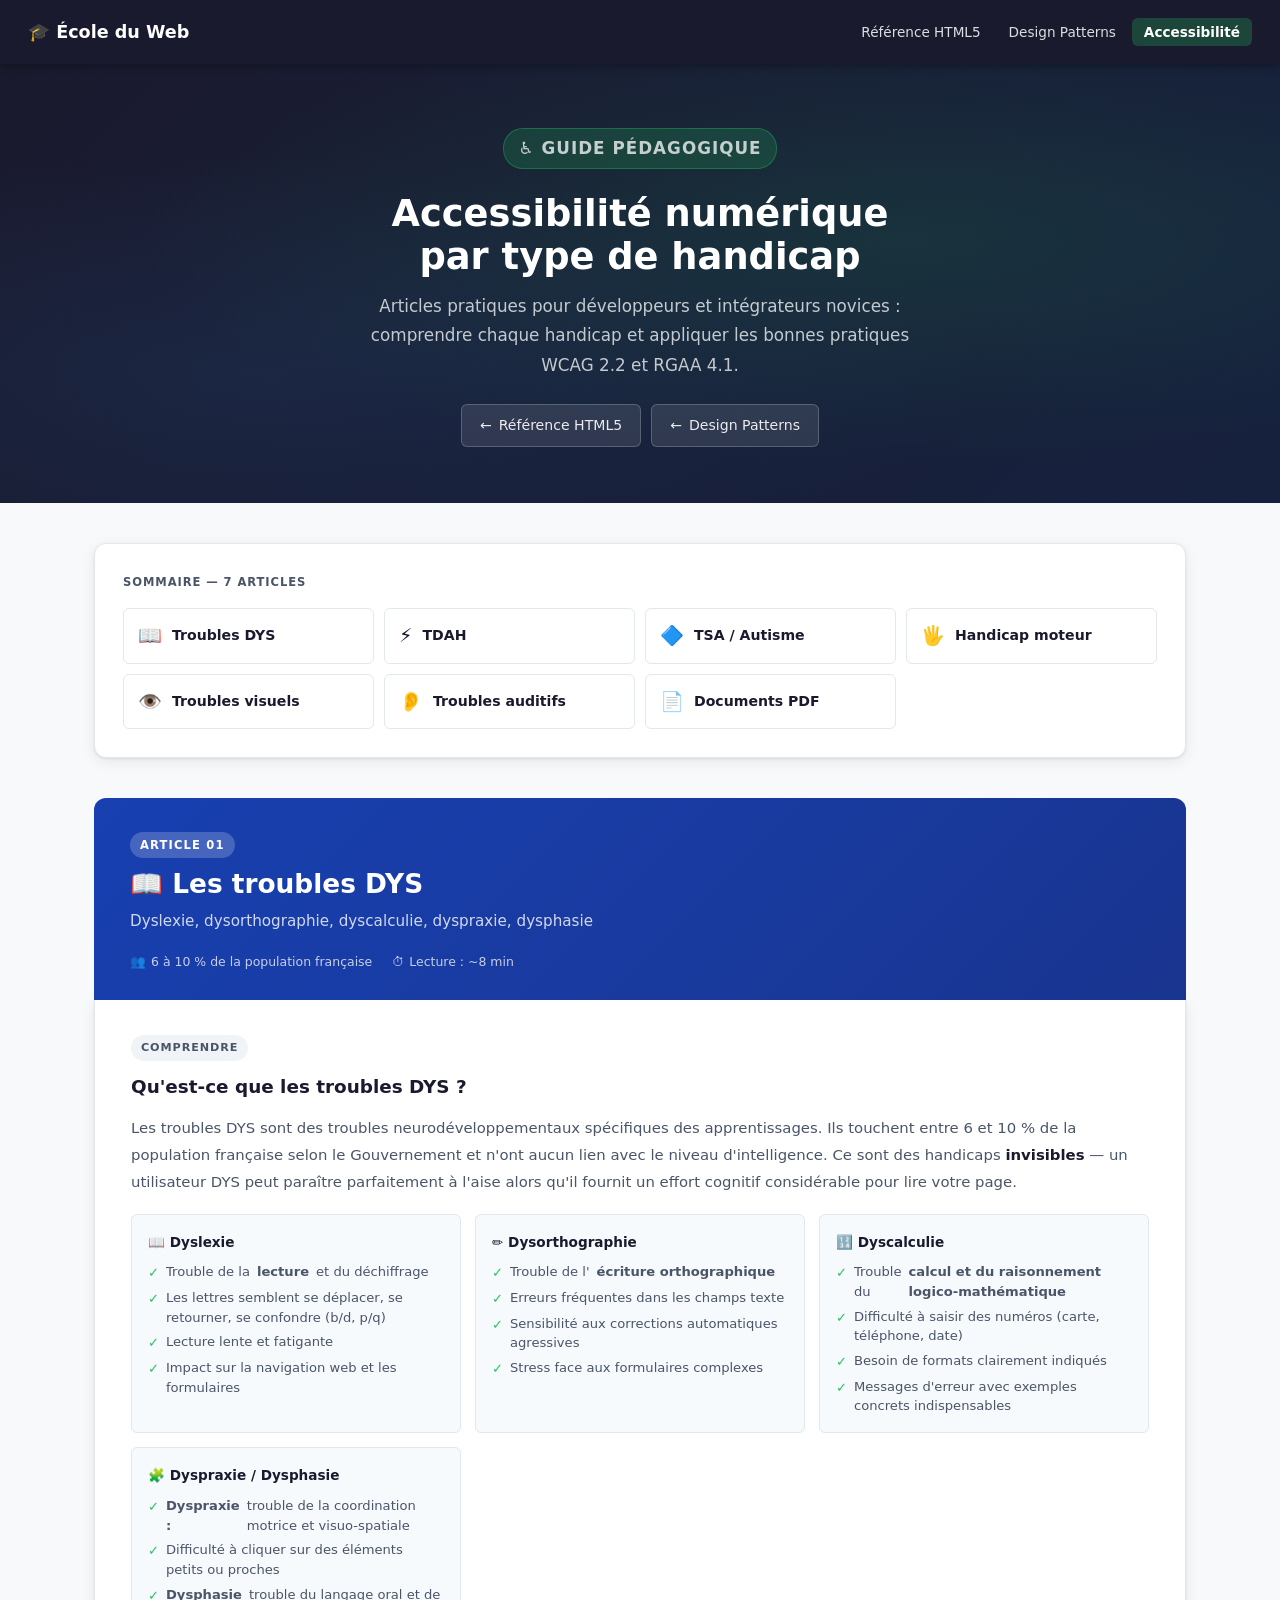
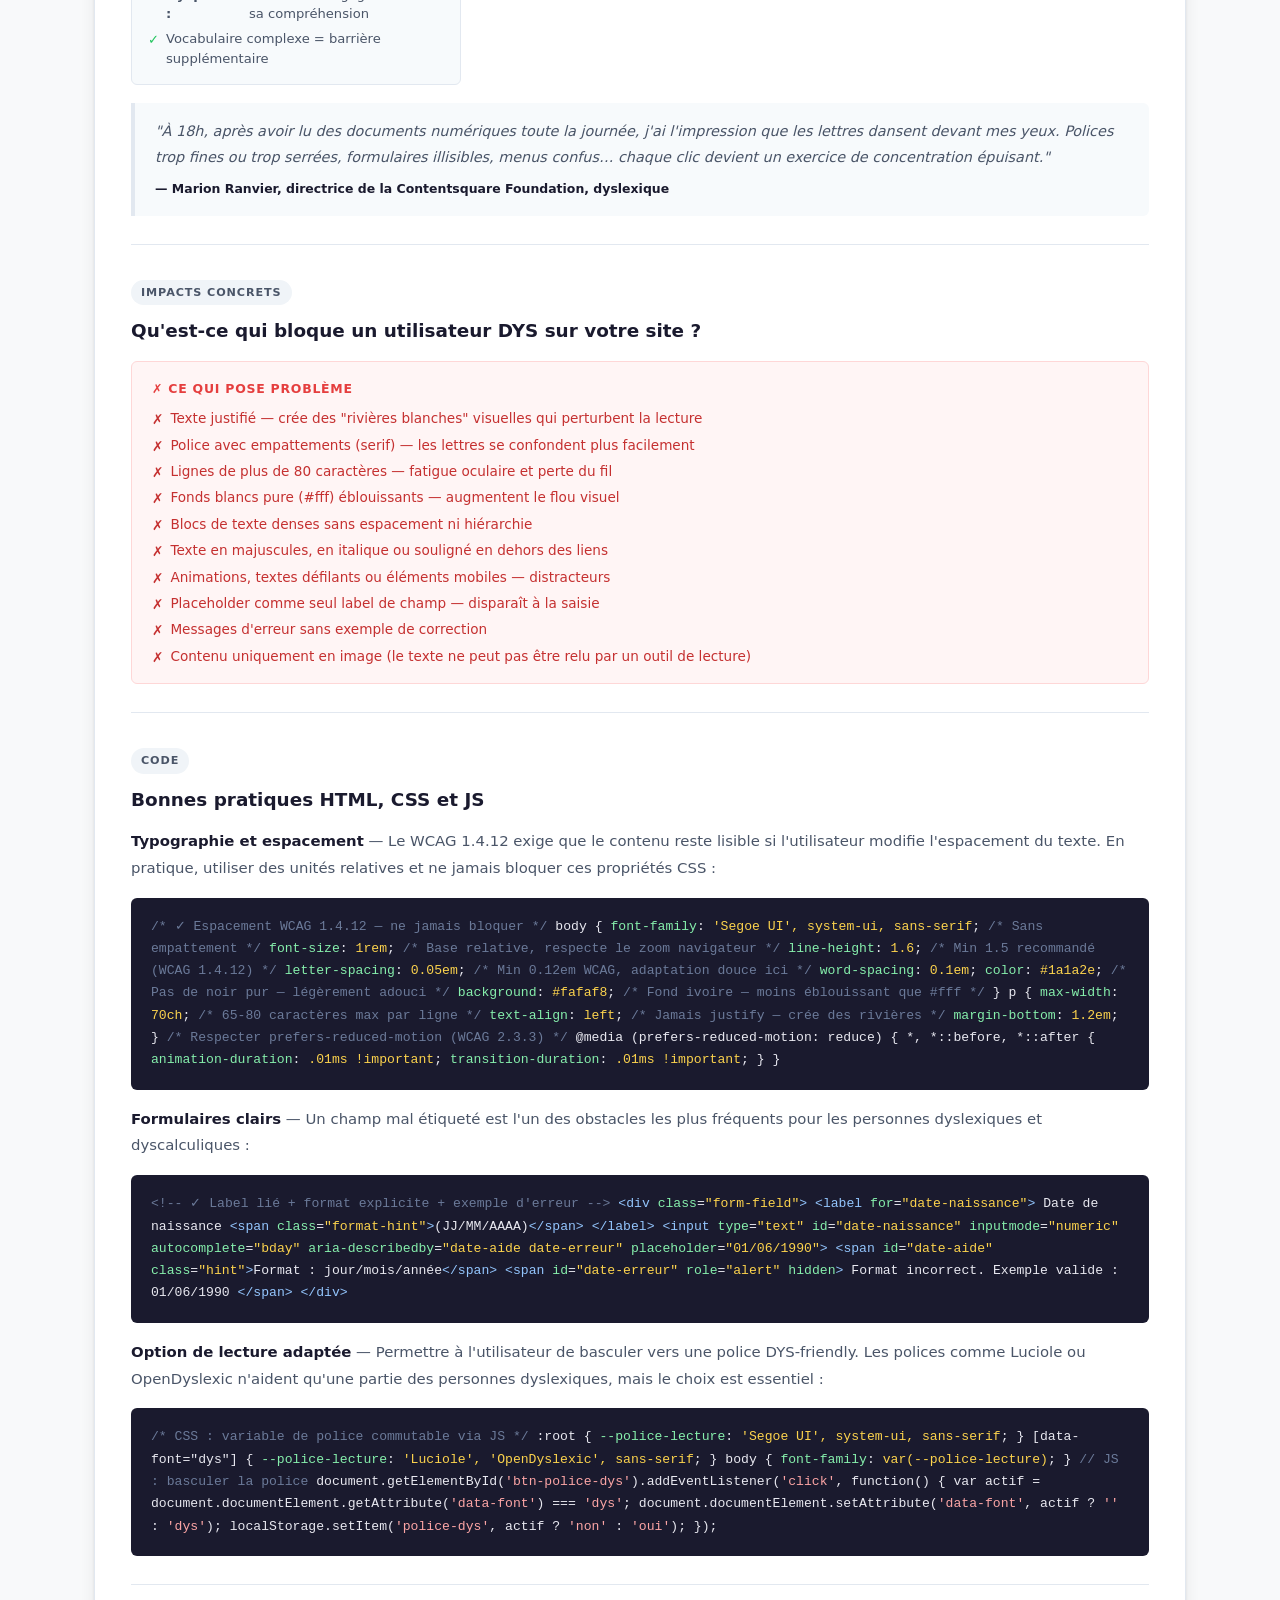
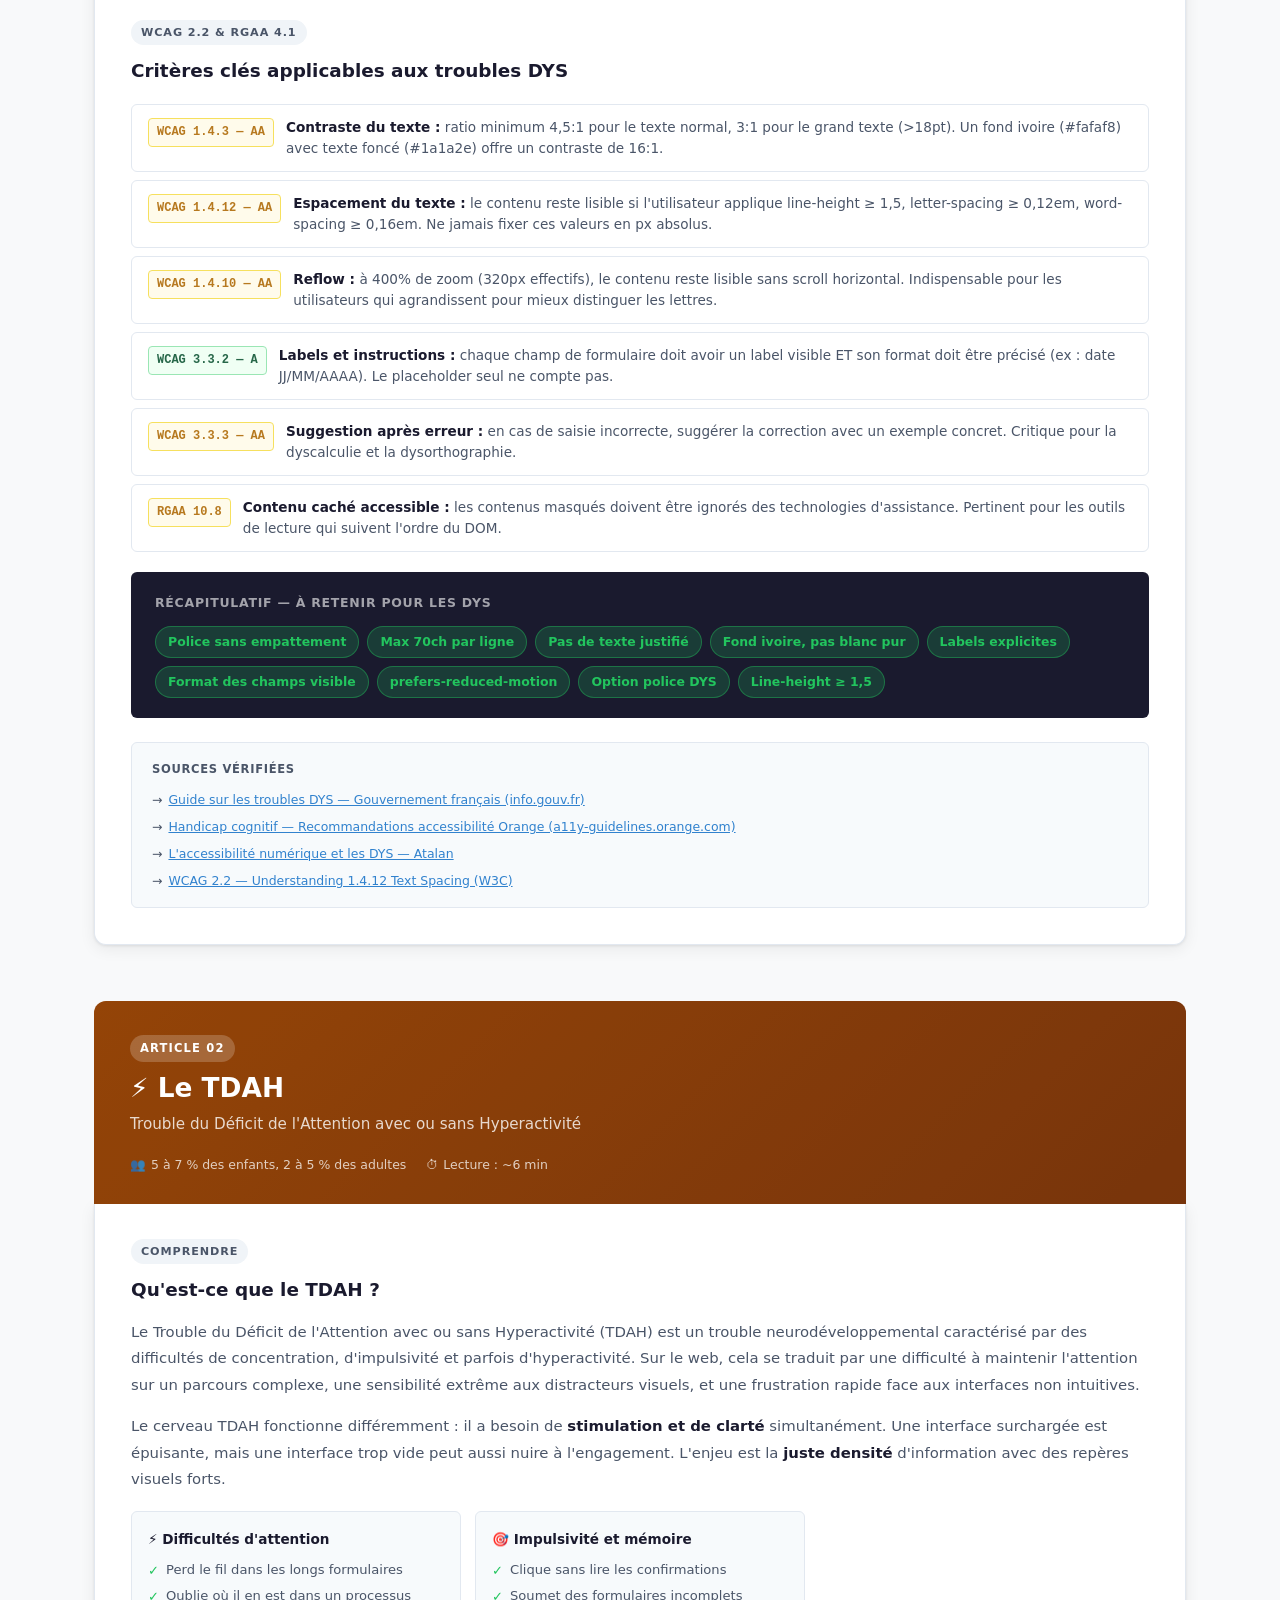
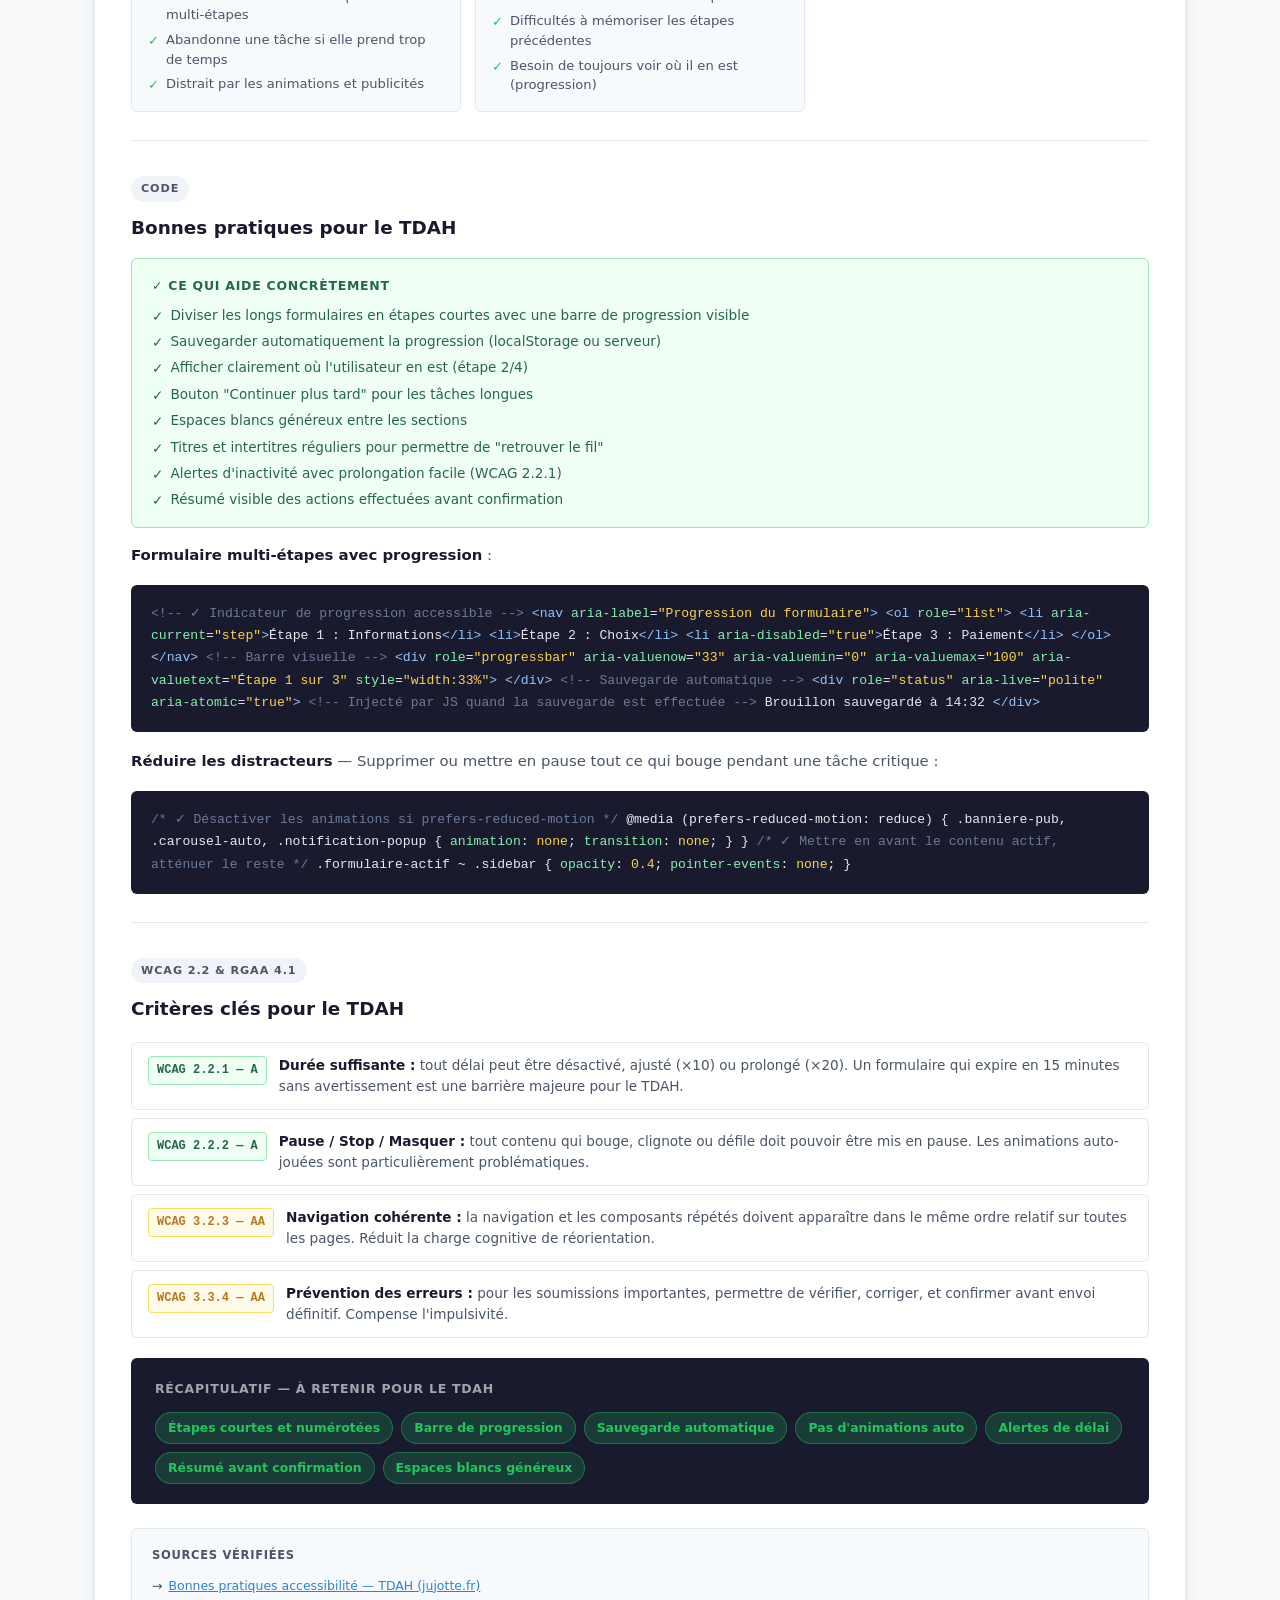
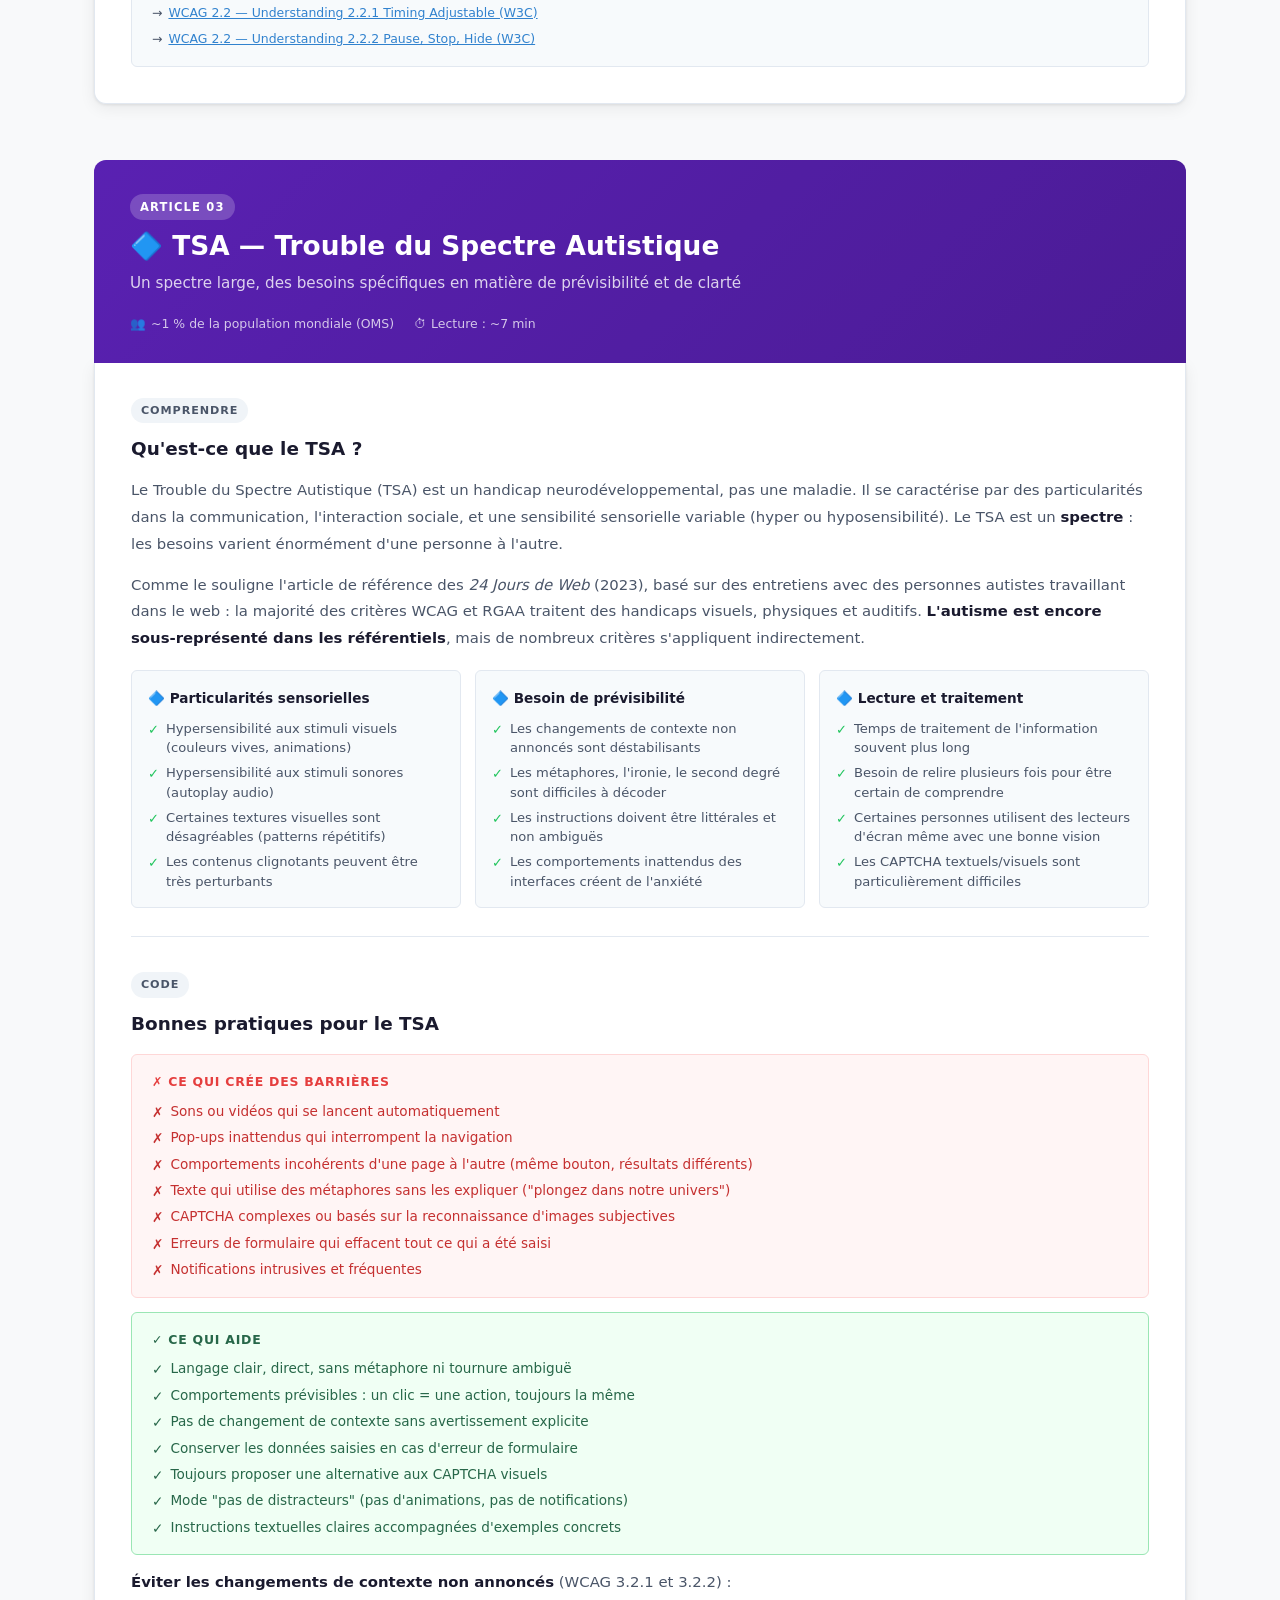
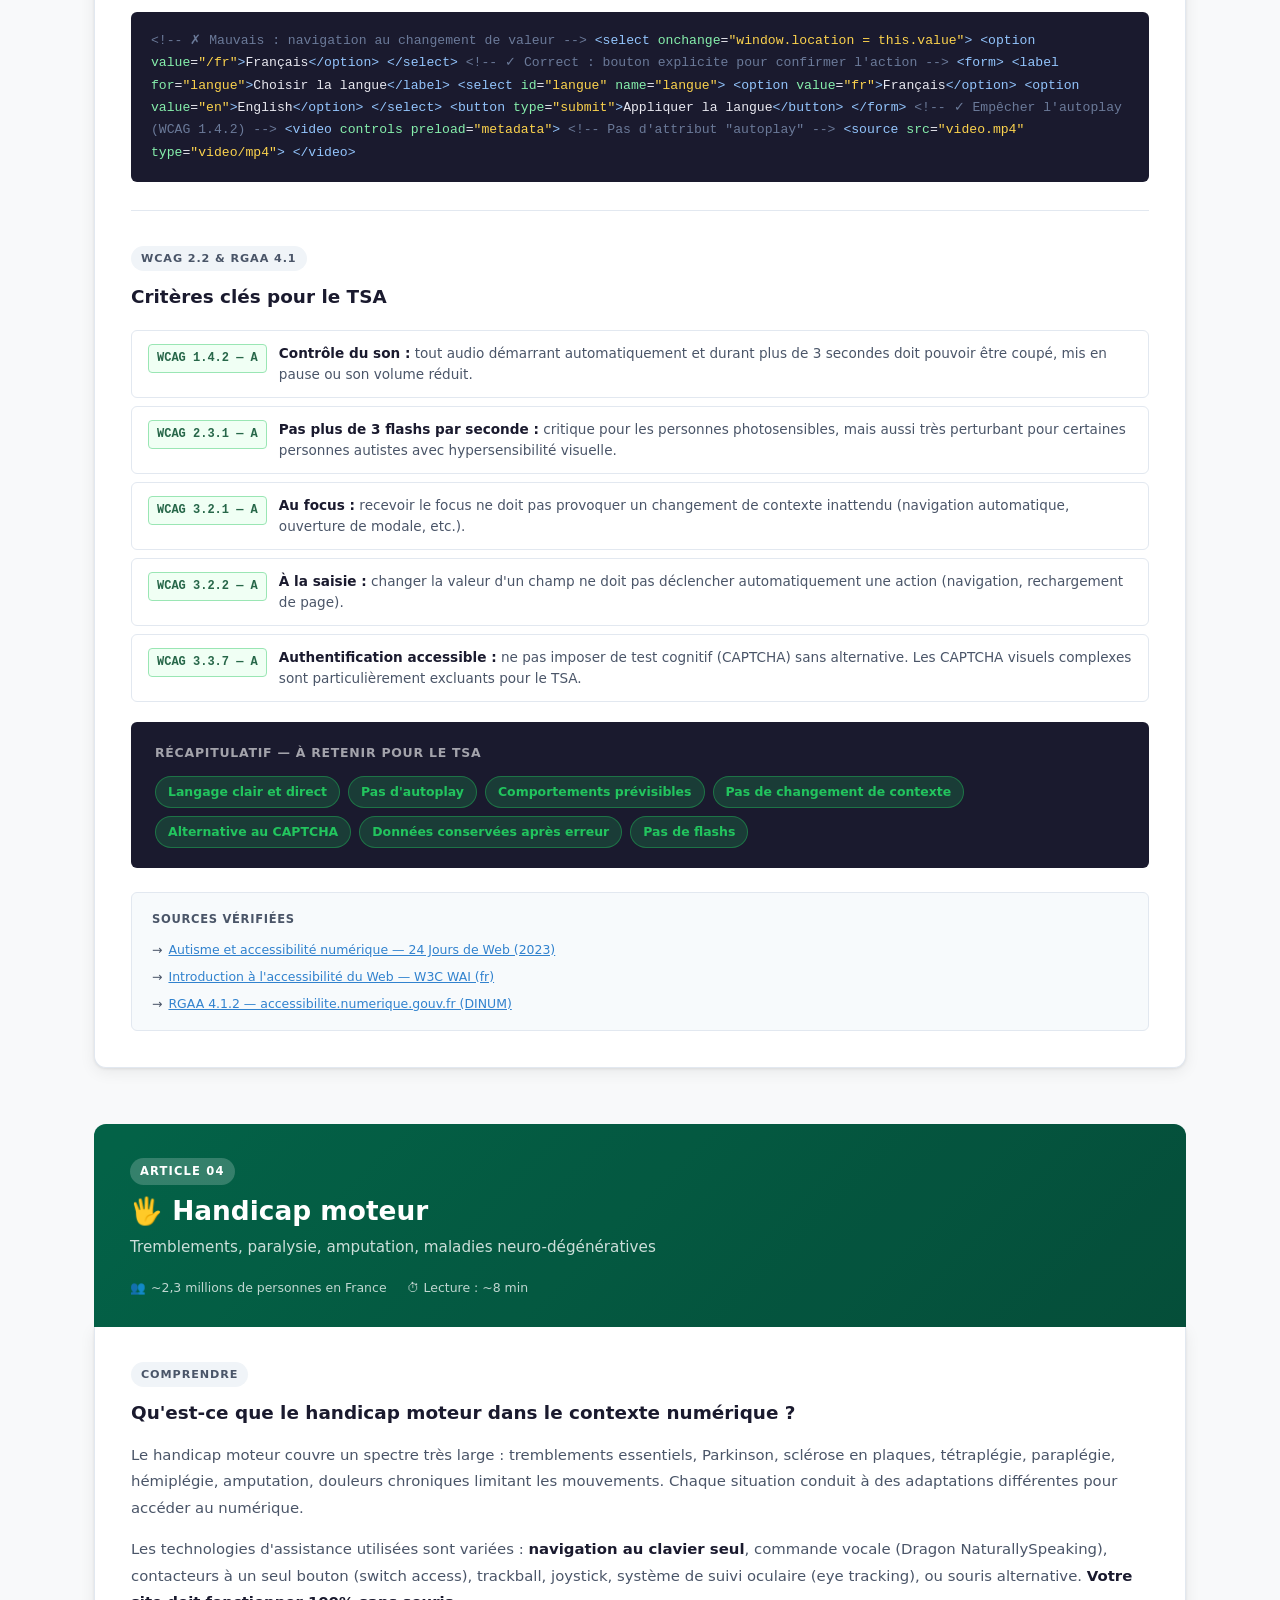
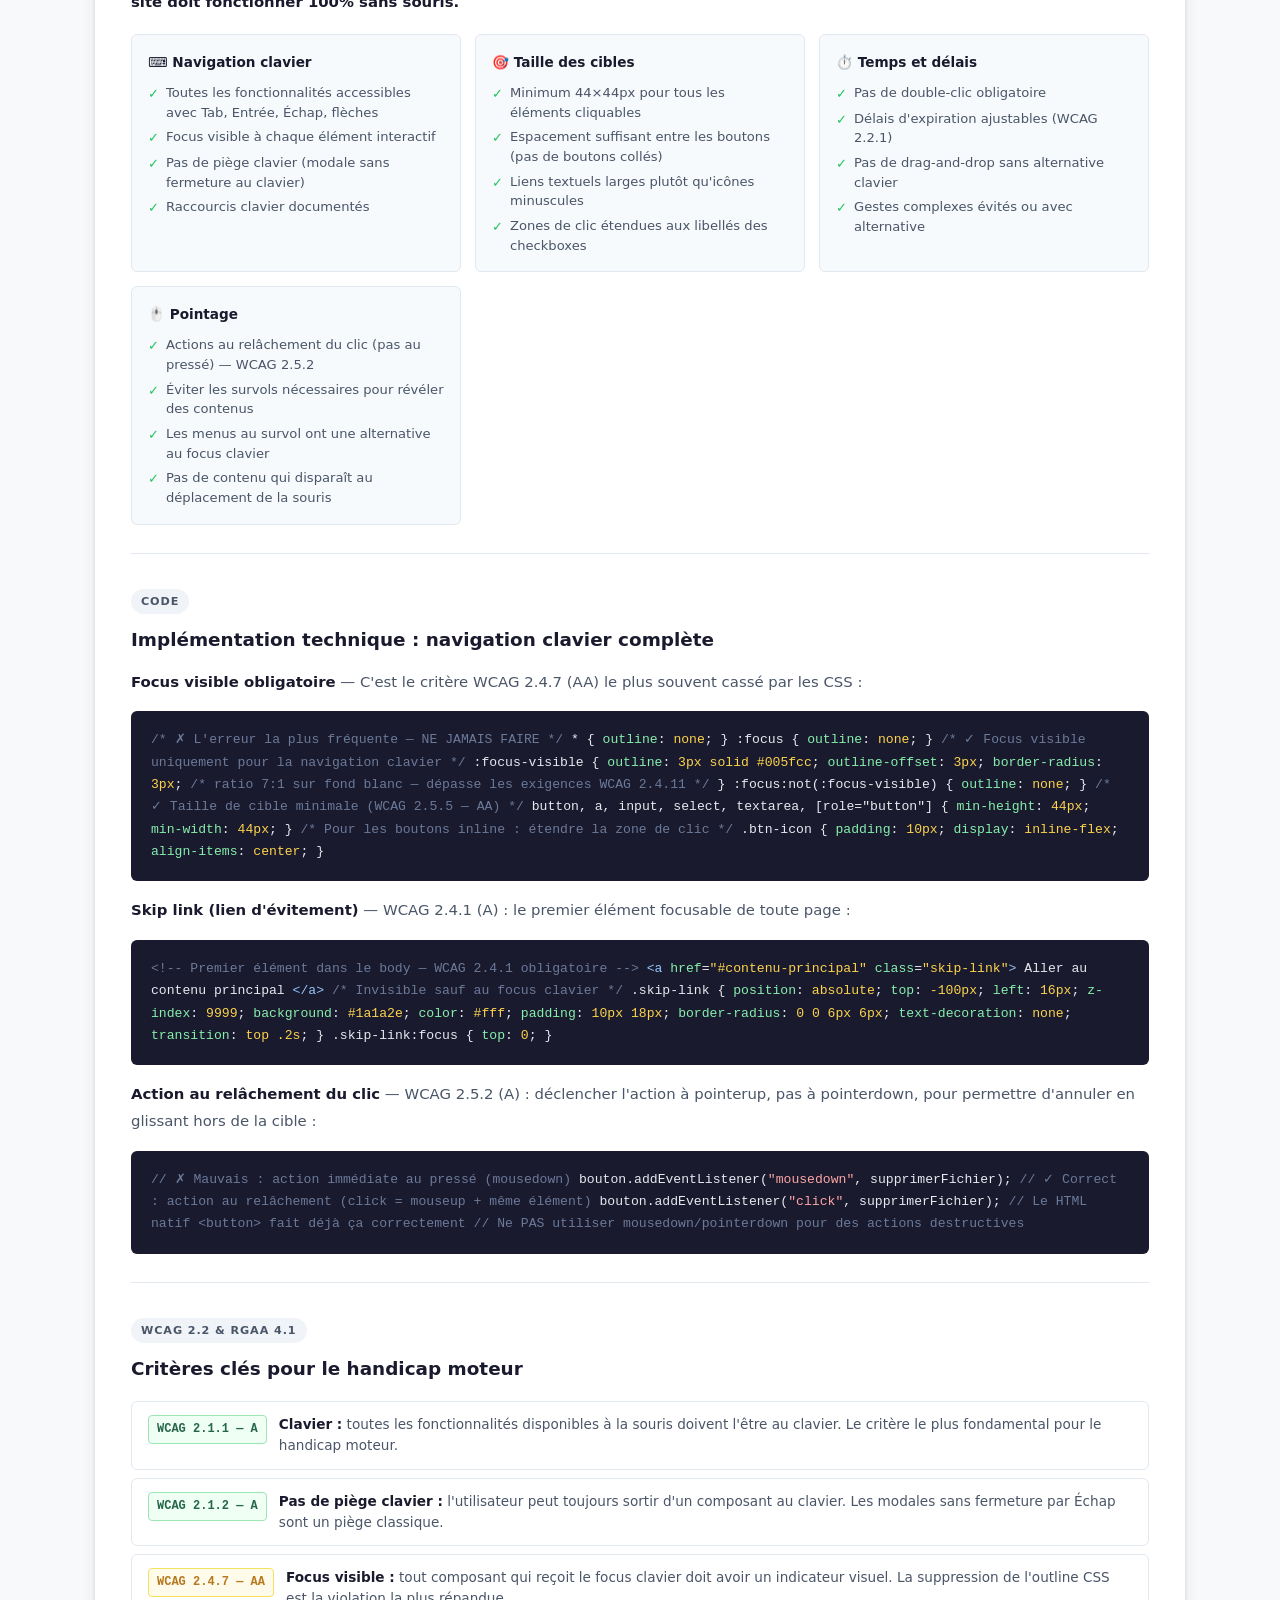
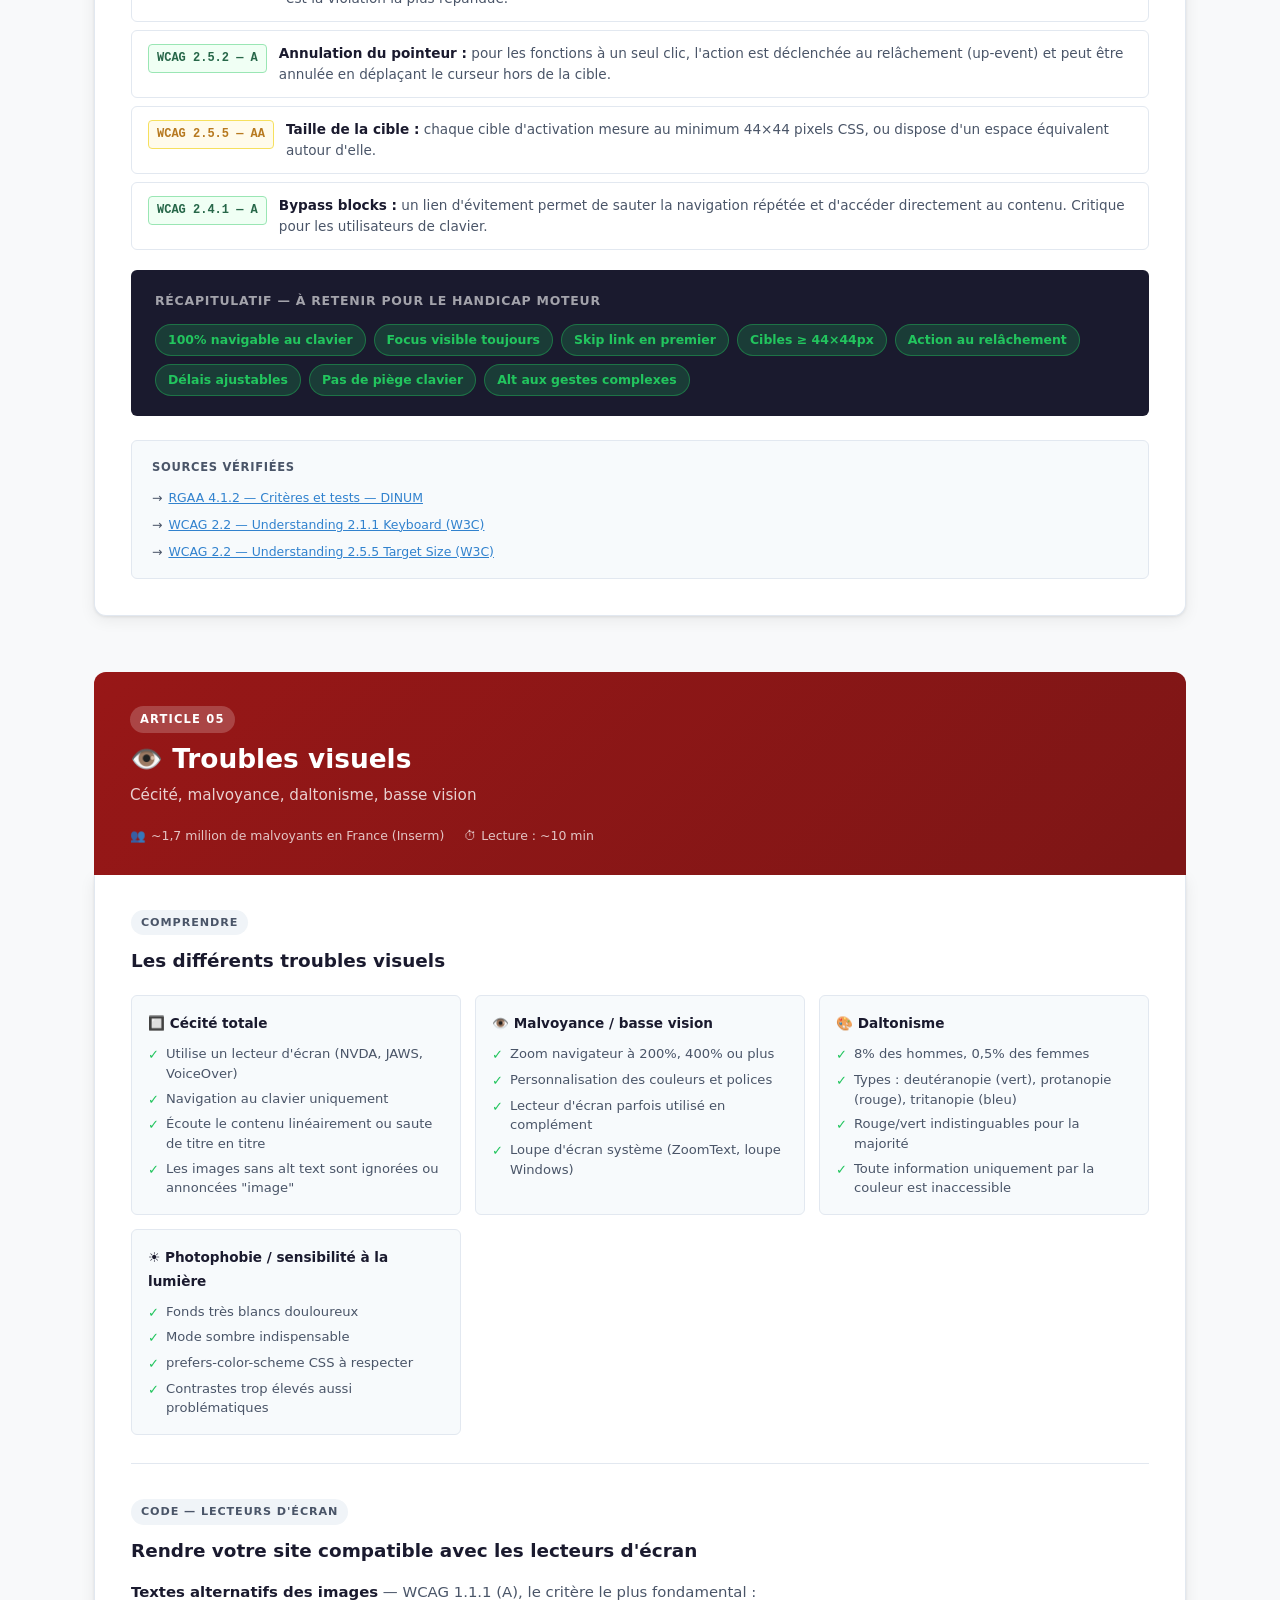
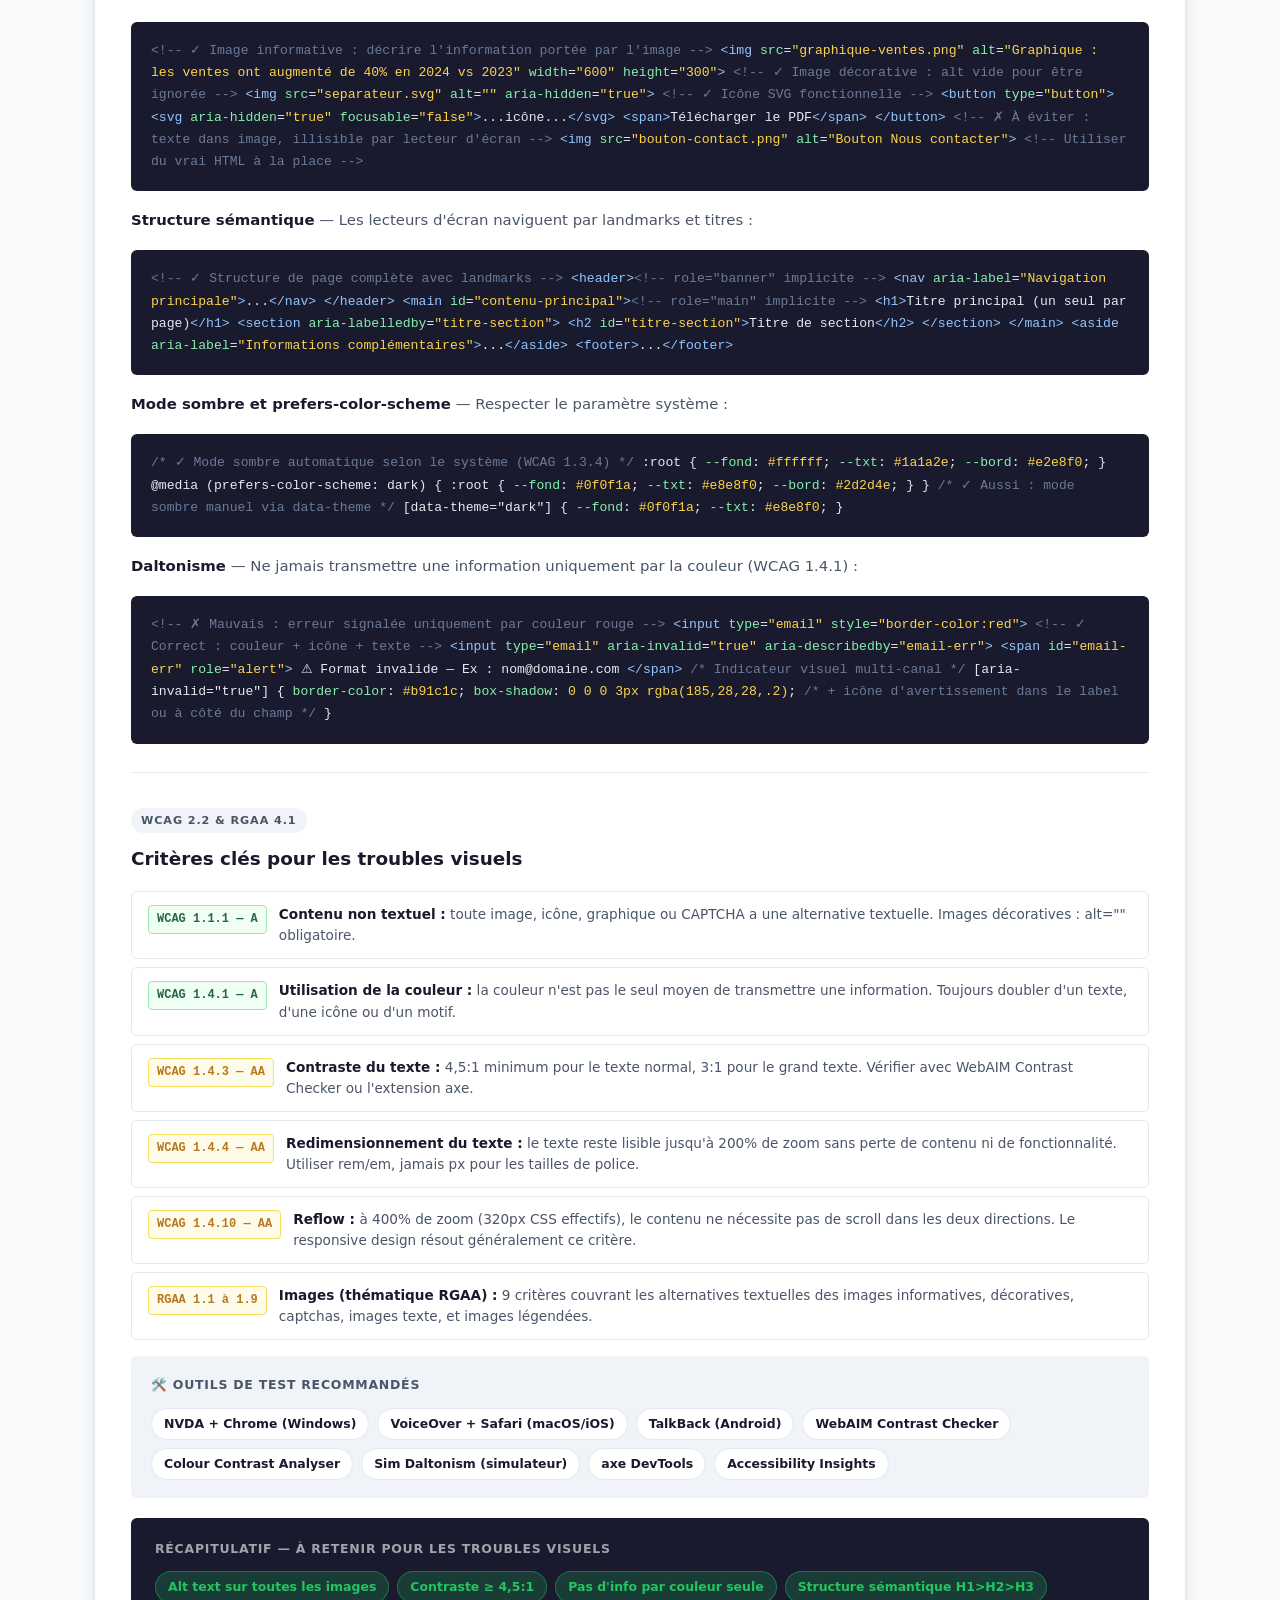
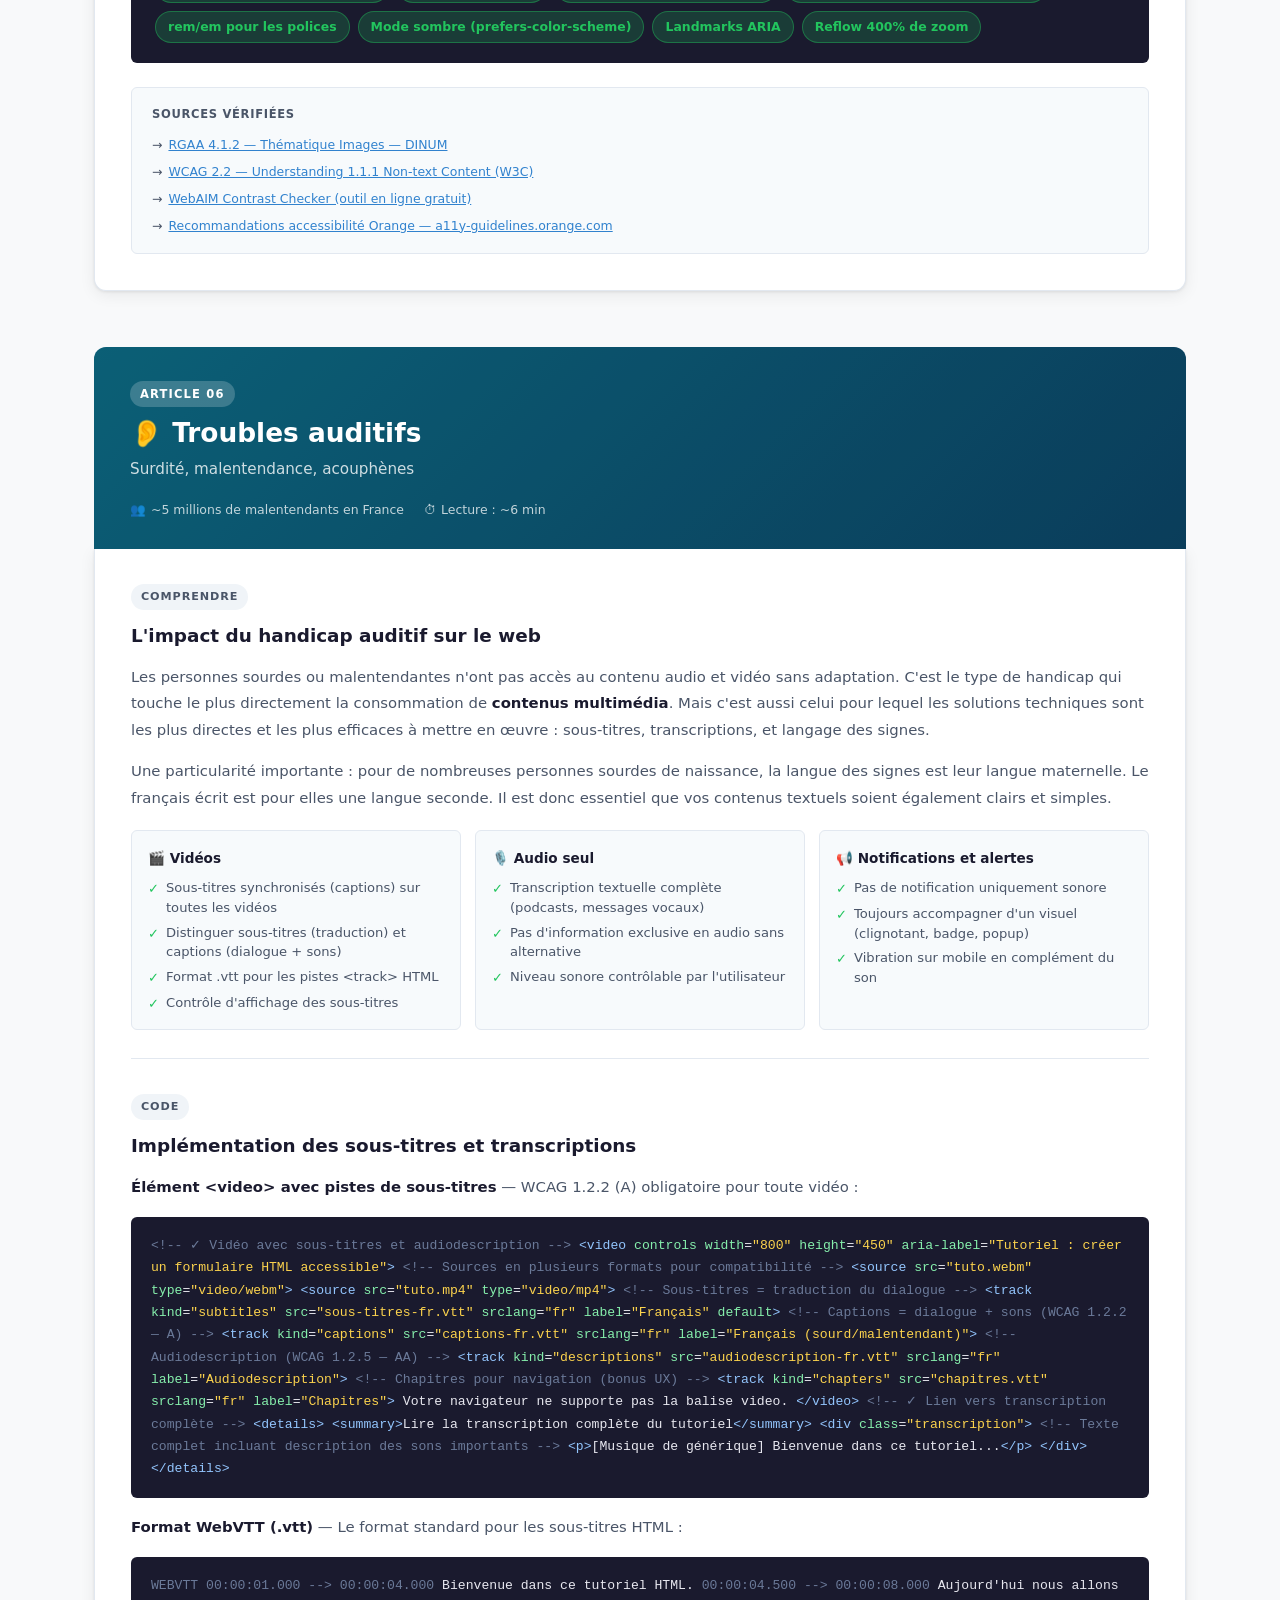
==== accessibilite-handicaps.html @ 206b0a0f "add modifs" ====
<!DOCTYPE html>
<html lang="fr" dir="ltr">
<head>
  <meta charset="UTF-8">
  <meta name="viewport" content="width=device-width, initial-scale=1.0">
  <title>Accessibilité numérique par type de handicap — École du Web</title>
  <meta name="description" content="Guides pratiques pour développeurs et intégrateurs : rendre sites, applications et PDF accessibles pour les troubles DYS, TDAH, TSA, handicap moteur, visuel et auditif. WCAG 2.2 et RGAA 4.1.">
  <meta name="theme-color" content="#1a1a2e">
  <style>
    /* ══════════════════════════════════════════
       DESIGN SYSTEM — Identique à index.html
    ══════════════════════════════════════════ */
    :root {
      --primaire: #1a1a2e;
      --accent:   #22c55e;
      --fond:     #f8f9fa;
      --card:     #ffffff;
      --txt:      #1a1a2e;
      --txt2:     #4a5568;
      --bord:     #e2e8f0;
      --rouge:    #e53e3e;
      --bleu:     #3182ce;
      --ambre:    #d69e2e;
      --violet:   #805ad5;
      --r:        6px;
      --r-lg:     12px;
      --shadow:   0 1px 3px rgba(0,0,0,.08), 0 4px 16px rgba(0,0,0,.07);

      /* Couleurs thématiques par handicap */
      --col-dys:    #2563eb;
      --col-tdah:   #d97706;
      --col-tsa:    #7c3aed;
      --col-moteur: #059669;
      --col-visuel: #dc2626;
      --col-auditif:#0891b2;
      --col-pdf:    #9333ea;
    }

    *, *::before, *::after { margin:0; padding:0; box-sizing:border-box; }
    html { scroll-behavior: smooth; }
    body {
      font-family: 'Segoe UI', system-ui, sans-serif;
      background: var(--fond);
      color: var(--txt);
      line-height: 1.75;
      font-size: 1rem;
    }

    :focus-visible {
      outline: 3px solid var(--accent);
      outline-offset: 3px;
      border-radius: 3px;
    }
    :focus:not(:focus-visible) { outline: none; }

    .skip {
      position: absolute; top: -100px; left: 16px; z-index: 9999;
      background: var(--primaire); color: #fff;
      padding: 10px 18px; border-radius: 0 0 6px 6px;
      text-decoration: none; font-weight: 700; transition: top .2s;
    }
    .skip:focus { top: 0; }

    .visually-hidden {
      position: absolute; width:1px; height:1px;
      overflow:hidden; clip:rect(0,0,0,0); white-space:nowrap;
    }

    /* ── HEADER ── */
    .site-header {
      background: var(--primaire); color: #fff;
      padding: 0 28px; height: 64px;
      display: flex; align-items: center; justify-content: space-between;
      position: sticky; top: 0; z-index: 100;
      box-shadow: 0 2px 8px rgba(0,0,0,.3);
    }
    .site-header .logo { font-size: 1.1rem; font-weight: 700; color: #fff; text-decoration: none; }
    .site-header nav ul { display: flex; gap: 4px; list-style: none; }
    .site-header nav a {
      color: rgba(255,255,255,.85); text-decoration: none;
      padding: 6px 12px; border-radius: var(--r); font-size: .85rem;
      transition: background .18s; white-space: nowrap;
    }
    .site-header nav a:hover { background: rgba(255,255,255,.12); }
    .site-header nav a.active { background: rgba(34,197,94,.25); color: #fff; font-weight: 600; }

    /* ── HERO ── */
    .hero {
      background: linear-gradient(135deg, var(--primaire) 0%, #16213e 100%);
      color: #fff; padding: 64px 28px 56px; text-align: center;
      position: relative; overflow: hidden;
    }
    .hero::before {
      content: '';
      position: absolute; inset: 0;
      background: radial-gradient(ellipse at 70% 40%, rgba(34,197,94,.12), transparent 60%),
                  radial-gradient(ellipse at 20% 70%, rgba(49,130,206,.1), transparent 50%);
      pointer-events: none;
    }
    .hero-inner { position: relative; z-index: 1; }
    .hero-badge {
      display: inline-flex; align-items: center; gap: 7px;
      background: rgba(34,197,94,.18); border: 1px solid rgba(34,197,94,.35);
      color: var(--accent); padding: 5px 14px; border-radius: 20px;
      font-size: .78rem; font-weight: 700; text-transform: uppercase;
      letter-spacing: .06em; margin-bottom: 18px;
    }
    .hero h1 { font-size: 2.3rem; font-weight: 800; margin-bottom: 14px; line-height: 1.15; }
    .hero p  { font-size: 1.05rem; color: rgba(255,255,255,.75); max-width: 600px; margin: 0 auto 24px; }
    .hero-links { display: flex; gap: 10px; justify-content: center; flex-wrap: wrap; }
    .hero-link {
      display: inline-flex; align-items: center; gap: 7px;
      background: rgba(255,255,255,.1); color: rgba(255,255,255,.9);
      text-decoration: none; padding: 8px 18px; border-radius: var(--r);
      font-size: .88rem; border: 1px solid rgba(255,255,255,.2);
      transition: background .18s;
    }
    .hero-link:hover { background: rgba(255,255,255,.18); }

    /* ── LAYOUT ── */
    .page-wrapper { max-width: 1140px; margin: 0 auto; padding: 0 24px; }

    /* ── SOMMAIRE ── */
    .sommaire {
      background: var(--card); border: 1px solid var(--bord);
      border-radius: var(--r-lg); padding: 28px; margin: 40px 0;
      box-shadow: var(--shadow);
    }
    .sommaire-title {
      font-size: .72rem; font-weight: 800; text-transform: uppercase;
      letter-spacing: .08em; color: var(--txt2); margin-bottom: 16px;
    }
    .sommaire-grid {
      display: grid;
      grid-template-columns: repeat(auto-fill, minmax(220px, 1fr));
      gap: 10px;
    }
    .sommaire-item {
      display: flex; align-items: center; gap: 10px;
      padding: 10px 14px; border-radius: var(--r);
      text-decoration: none; color: var(--txt);
      border: 1.5px solid var(--bord);
      transition: border-color .18s, background .18s, transform .18s;
      font-size: .88rem; font-weight: 600;
    }
    .sommaire-item:hover {
      border-color: var(--accent);
      background: rgba(34,197,94,.04);
      transform: translateY(-1px);
    }
    .sommaire-emoji { font-size: 1.2rem; flex-shrink: 0; }

    /* ── ARTICLES ── */
    .article-section {
      margin-bottom: 56px;
      scroll-margin-top: 80px;
    }

    /* En-tête d'article */
    .article-header {
      border-radius: var(--r-lg) var(--r-lg) 0 0;
      padding: 32px 36px 28px;
      color: #fff;
      position: relative;
      overflow: hidden;
    }
    .article-header::after {
      content: '';
      position: absolute; inset: 0;
      background: rgba(0,0,0,.18);
      pointer-events: none;
    }
    .article-header > * { position: relative; z-index: 1; }

    .article-num {
      display: inline-block;
      font-size: .72rem; font-weight: 800; text-transform: uppercase;
      letter-spacing: .1em; background: rgba(255,255,255,.2);
      padding: 3px 10px; border-radius: 20px; margin-bottom: 10px;
    }
    .article-title {
      font-size: 1.65rem; font-weight: 800; line-height: 1.2;
      margin-bottom: 8px;
    }
    .article-subtitle {
      font-size: .95rem; color: rgba(255,255,255,.8);
    }
    .article-stats {
      display: flex; gap: 20px; margin-top: 16px; flex-wrap: wrap;
    }
    .article-stat {
      font-size: .78rem; color: rgba(255,255,255,.75);
      display: flex; align-items: center; gap: 5px;
    }

    /* Corps d'article */
    .article-body {
      background: var(--card); border: 1px solid var(--bord);
      border-top: none; border-radius: 0 0 var(--r-lg) var(--r-lg);
      padding: 0 36px 36px;
      box-shadow: var(--shadow);
    }

    /* Sections internes */
    .section-block {
      padding-top: 32px;
    }
    .section-block + .section-block {
      border-top: 1px solid var(--bord);
      margin-top: 28px;
    }
    .section-label {
      display: inline-flex; align-items: center; gap: 6px;
      font-size: .7rem; font-weight: 800; text-transform: uppercase;
      letter-spacing: .08em; color: var(--txt2);
      background: #f0f4f8; padding: 3px 10px; border-radius: 20px;
      margin-bottom: 10px;
    }
    .section-h {
      font-size: 1.15rem; font-weight: 700;
      margin-bottom: 12px; color: var(--txt);
    }
    .section-text {
      font-size: .93rem; color: var(--txt2); line-height: 1.8;
      margin-bottom: 14px;
    }
    .section-text:last-child { margin-bottom: 0; }
    .section-text strong { color: var(--txt); }

    /* Encart d'impact / témoignage */
    .impact-box {
      background: #f7fafc; border-left: 4px solid var(--bord);
      border-radius: 0 var(--r) var(--r) 0;
      padding: 16px 20px; margin: 18px 0;
      font-size: .9rem; font-style: italic; color: var(--txt2);
      line-height: 1.75;
    }
    .impact-box cite {
      display: block; font-size: .78rem; font-style: normal;
      font-weight: 700; color: var(--txt); margin-top: 8px;
    }

    /* Listes de bonnes pratiques */
    .practices-grid {
      display: grid;
      grid-template-columns: repeat(auto-fill, minmax(280px, 1fr));
      gap: 14px;
      margin: 18px 0;
    }
    .practice-card {
      background: #f7fafc; border: 1px solid var(--bord);
      border-radius: var(--r); padding: 16px;
    }
    .practice-card-title {
      font-size: .85rem; font-weight: 700; margin-bottom: 8px;
      display: flex; align-items: center; gap: 7px;
    }
    .practice-card ul {
      list-style: none; padding: 0;
      display: flex; flex-direction: column; gap: 5px;
    }
    .practice-card ul li {
      font-size: .82rem; color: var(--txt2);
      display: flex; align-items: flex-start; gap: 7px; line-height: 1.5;
    }
    .practice-card ul li::before {
      content: '✓';
      color: var(--accent); font-weight: 700; flex-shrink: 0;
      margin-top: 1px;
    }

    /* Blocs de code */
    .code-block {
      background: var(--primaire); color: #e8e8f0;
      border-radius: var(--r); padding: 18px 20px;
      font-family: 'Courier New', monospace; font-size: .82rem;
      line-height: 1.7; overflow-x: auto;
      margin: 16px 0;
    }
    .code-comment { color: #6b7a99; }
    .code-tag     { color: #93c5fd; }
    .code-attr    { color: #86efac; }
    .code-val     { color: #fcd34d; }
    .code-str     { color: #fca5a5; }

    /* Critères WCAG/RGAA */
    .criteria-list {
      display: flex; flex-direction: column; gap: 8px; margin: 16px 0;
    }
    .criterion {
      background: var(--card); border: 1px solid var(--bord);
      border-radius: var(--r); padding: 12px 16px;
      display: flex; align-items: flex-start; gap: 12px;
      font-size: .85rem;
    }
    .criterion-badge {
      font-family: monospace; font-size: .75rem; font-weight: 700;
      padding: 3px 8px; border-radius: 4px; flex-shrink: 0;
      margin-top: 1px;
    }
    .badge-a   { background: #f0fff4; color: #276749; border: 1px solid #9ae6b4; }
    .badge-aa  { background: #fffbeb; color: #b7791f; border: 1px solid #f6e05e; }
    .badge-aaa { background: #fff5f5; color: #c53030; border: 1px solid #fed7d7; }
    .criterion-text { color: var(--txt2); line-height: 1.55; }
    .criterion-text strong { color: var(--txt); }

    /* Encart outils */
    .tools-box {
      background: #f0f4f8; border-radius: var(--r);
      padding: 18px 20px; margin: 16px 0;
    }
    .tools-box-title {
      font-size: .78rem; font-weight: 800; text-transform: uppercase;
      letter-spacing: .06em; color: var(--txt2); margin-bottom: 12px;
    }
    .tools-list {
      display: flex; flex-wrap: wrap; gap: 8px;
    }
    .tool-tag {
      background: var(--card); border: 1px solid var(--bord);
      border-radius: 20px; padding: 4px 12px;
      font-size: .78rem; font-weight: 600; color: var(--txt);
      text-decoration: none; transition: border-color .15s, color .15s;
    }
    .tool-tag:hover { border-color: var(--accent); color: var(--accent); }

    /* Encart "À ne pas faire" */
    .dont-box {
      background: #fff5f5; border: 1px solid #fed7d7;
      border-radius: var(--r); padding: 16px 20px; margin: 14px 0;
    }
    .dont-box-title {
      font-size: .78rem; font-weight: 800; color: var(--rouge);
      text-transform: uppercase; letter-spacing: .06em; margin-bottom: 8px;
    }
    .dont-box ul { list-style: none; padding: 0; display: flex; flex-direction: column; gap: 5px; }
    .dont-box ul li { font-size: .85rem; color: #c53030; display: flex; gap: 7px; align-items: flex-start; line-height: 1.5; }
    .dont-box ul li::before { content: '✗'; font-weight: 700; flex-shrink: 0; margin-top: 1px; }

    /* Encart "À faire" */
    .do-box {
      background: #f0fff4; border: 1px solid #9ae6b4;
      border-radius: var(--r); padding: 16px 20px; margin: 14px 0;
    }
    .do-box-title {
      font-size: .78rem; font-weight: 800; color: #276749;
      text-transform: uppercase; letter-spacing: .06em; margin-bottom: 8px;
    }
    .do-box ul { list-style: none; padding: 0; display: flex; flex-direction: column; gap: 5px; }
    .do-box ul li { font-size: .85rem; color: #276749; display: flex; gap: 7px; align-items: flex-start; line-height: 1.5; }
    .do-box ul li::before { content: '✓'; font-weight: 700; flex-shrink: 0; margin-top: 1px; }

    /* Résumé en carte */
    .summary-card {
      background: var(--primaire); color: #fff;
      border-radius: var(--r); padding: 20px 24px; margin: 20px 0;
    }
    .summary-card-title { font-size: .78rem; font-weight: 800; text-transform: uppercase;
      letter-spacing: .06em; color: rgba(255,255,255,.6); margin-bottom: 12px; }
    .summary-pills { display: flex; flex-wrap: wrap; gap: 8px; }
    .summary-pill {
      background: rgba(34,197,94,.2); border: 1px solid rgba(34,197,94,.4);
      color: var(--accent); padding: 4px 12px; border-radius: 20px;
      font-size: .78rem; font-weight: 700;
    }

    /* Sources */
    .sources-box {
      background: #f7fafc; border: 1px solid var(--bord);
      border-radius: var(--r); padding: 16px 20px; margin-top: 24px;
    }
    .sources-title {
      font-size: .72rem; font-weight: 800; text-transform: uppercase;
      letter-spacing: .06em; color: var(--txt2); margin-bottom: 10px;
    }
    .sources-list { list-style: none; padding: 0; display: flex; flex-direction: column; gap: 5px; }
    .sources-list li { font-size: .78rem; color: var(--txt2); display: flex; gap: 6px; }
    .sources-list a { color: var(--bleu); word-break: break-all; }

    /* ── FOOTER ── */
    .site-footer {
      background: var(--primaire); color: rgba(255,255,255,.7);
      text-align: center; padding: 32px 20px; font-size: .85rem;
      margin-top: 60px;
    }
    .site-footer a { color: rgba(255,255,255,.7); }
    .site-footer ul { list-style: none; display: flex; justify-content: center; gap: 24px; flex-wrap: wrap; margin-top: 8px; }

    /* ── RESPONSIVE ── */
    @media (max-width: 768px) {
      .site-header nav { display: none; }
      .hero h1 { font-size: 1.6rem; }
      .article-header { padding: 22px 20px 18px; }
      .article-body   { padding: 0 20px 24px; }
      .practices-grid { grid-template-columns: 1fr; }
    }
    @media (prefers-reduced-motion: reduce) {
      *, *::before, *::after { transition-duration: .01ms !important; animation-duration: .01ms !important; }
    }
  </style>
</head>
<body>

<a href="#main-content" class="skip">Aller au contenu principal</a>

<!-- ══════════════════════════════════
     HEADER
══════════════════════════════════ -->
<header class="site-header">
  <a href="./index.html" class="logo" aria-label="IntA11Y - Solutions— Accueil">🎓 École du Web</a>
  <nav aria-label="Navigation principale">
    <ul>
      <li><a href="./index.html">Référence HTML5</a></li>
      <li><a href="./patterns.html">Design Patterns</a></li>
      <li><a href="./accessibilite-handicaps.html" aria-current="page" class="active">Accessibilité</a></li>
    </ul>
  </nav>
</header>

<!-- ══════════════════════════════════
     HERO
══════════════════════════════════ -->
<div class="hero">
  <div class="hero-inner">
    <p class="hero-badge"><span aria-hidden="true">♿</span> Guide pédagogique</p>
    <h1>Accessibilité numérique<br>par type de handicap</h1>
    <p>Articles pratiques pour développeurs et intégrateurs novices : comprendre chaque handicap et appliquer les bonnes pratiques WCAG&nbsp;2.2 et RGAA&nbsp;4.1.</p>
    <div class="hero-links">
      <a href="./index.html"   class="hero-link"><span aria-hidden="true">←</span> Référence HTML5</a>
      <a href="./patterns.html" class="hero-link"><span aria-hidden="true">←</span> Design Patterns</a>
    </div>
  </div>
</div>

<!-- ══════════════════════════════════
     CONTENU PRINCIPAL
══════════════════════════════════ -->
<main id="main-content" tabindex="-1">
<div class="page-wrapper">

  <!-- SOMMAIRE -->
  <nav class="sommaire" aria-labelledby="sommaire-titre">
    <p class="sommaire-title" id="sommaire-titre">Sommaire — 7 articles</p>
    <div class="sommaire-grid">
      <a href="#article-dys"     class="sommaire-item"><span class="sommaire-emoji" aria-hidden="true">📖</span> Troubles DYS</a>
      <a href="#article-tdah"    class="sommaire-item"><span class="sommaire-emoji" aria-hidden="true">⚡</span> TDAH</a>
      <a href="#article-tsa"     class="sommaire-item"><span class="sommaire-emoji" aria-hidden="true">🔷</span> TSA / Autisme</a>
      <a href="#article-moteur"  class="sommaire-item"><span class="sommaire-emoji" aria-hidden="true">🖐️</span> Handicap moteur</a>
      <a href="#article-visuel"  class="sommaire-item"><span class="sommaire-emoji" aria-hidden="true">👁️</span> Troubles visuels</a>
      <a href="#article-auditif" class="sommaire-item"><span class="sommaire-emoji" aria-hidden="true">👂</span> Troubles auditifs</a>
      <a href="#article-pdf"     class="sommaire-item"><span class="sommaire-emoji" aria-hidden="true">📄</span> Documents PDF</a>
    </div>
  </nav>

  <!-- ════════════════════════════════
       ARTICLE 1 — TROUBLES DYS
  ════════════════════════════════ -->
  <article class="article-section" id="article-dys" aria-labelledby="titre-dys">
    <header class="article-header" style="background: linear-gradient(135deg, #1d4ed8, #1e40af);">
      <span class="article-num">Article 01</span>
      <h2 class="article-title" id="titre-dys">📖 Les troubles DYS</h2>
      <p class="article-subtitle">Dyslexie, dysorthographie, dyscalculie, dyspraxie, dysphasie</p>
      <div class="article-stats">
        <span class="article-stat"><span aria-hidden="true">👥</span> 6 à 10 % de la population française</span>
        <span class="article-stat"><span aria-hidden="true">⏱</span> Lecture : ~8 min</span>
      </div>
    </header>

    <div class="article-body">

      <!-- Comprendre -->
      <div class="section-block">
        <span class="section-label">Comprendre</span>
        <h3 class="section-h">Qu'est-ce que les troubles DYS ?</h3>
        <p class="section-text">
          Les troubles DYS sont des troubles neurodéveloppementaux spécifiques des apprentissages. Ils touchent entre 6 et 10&nbsp;% de la population française selon le Gouvernement et n'ont aucun lien avec le niveau d'intelligence. Ce sont des handicaps <strong>invisibles</strong> — un utilisateur DYS peut paraître parfaitement à l'aise alors qu'il fournit un effort cognitif considérable pour lire votre page.
        </p>
        <div class="practices-grid">
          <div class="practice-card">
            <p class="practice-card-title">📖 Dyslexie</p>
            <ul>
              <li>Trouble de la <strong>lecture</strong> et du déchiffrage</li>
              <li>Les lettres semblent se déplacer, se retourner, se confondre (b/d, p/q)</li>
              <li>Lecture lente et fatigante</li>
              <li>Impact sur la navigation web et les formulaires</li>
            </ul>
          </div>
          <div class="practice-card">
            <p class="practice-card-title">✏️ Dysorthographie</p>
            <ul>
              <li>Trouble de l'<strong>écriture orthographique</strong></li>
              <li>Erreurs fréquentes dans les champs texte</li>
              <li>Sensibilité aux corrections automatiques agressives</li>
              <li>Stress face aux formulaires complexes</li>
            </ul>
          </div>
          <div class="practice-card">
            <p class="practice-card-title">🔢 Dyscalculie</p>
            <ul>
              <li>Trouble du <strong>calcul et du raisonnement logico-mathématique</strong></li>
              <li>Difficulté à saisir des numéros (carte, téléphone, date)</li>
              <li>Besoin de formats clairement indiqués</li>
              <li>Messages d'erreur avec exemples concrets indispensables</li>
            </ul>
          </div>
          <div class="practice-card">
            <p class="practice-card-title">🧩 Dyspraxie / Dysphasie</p>
            <ul>
              <li><strong>Dyspraxie :</strong> trouble de la coordination motrice et visuo-spatiale</li>
              <li>Difficulté à cliquer sur des éléments petits ou proches</li>
              <li><strong>Dysphasie :</strong> trouble du langage oral et de sa compréhension</li>
              <li>Vocabulaire complexe = barrière supplémentaire</li>
            </ul>
          </div>
        </div>
        <div class="impact-box">
          "À 18h, après avoir lu des documents numériques toute la journée, j'ai l'impression que les lettres dansent devant mes yeux. Polices trop fines ou trop serrées, formulaires illisibles, menus confus… chaque clic devient un exercice de concentration épuisant."
          <cite>— Marion Ranvier, directrice de la Contentsquare Foundation, dyslexique</cite>
        </div>
      </div>

      <!-- Impacts sur la navigation -->
      <div class="section-block">
        <span class="section-label">Impacts concrets</span>
        <h3 class="section-h">Qu'est-ce qui bloque un utilisateur DYS sur votre site ?</h3>
        <div class="dont-box">
          <p class="dont-box-title">✗ Ce qui pose problème</p>
          <ul>
            <li>Texte justifié — crée des "rivières blanches" visuelles qui perturbent la lecture</li>
            <li>Police avec empattements (serif) — les lettres se confondent plus facilement</li>
            <li>Lignes de plus de 80 caractères — fatigue oculaire et perte du fil</li>
            <li>Fonds blancs pure (#fff) éblouissants — augmentent le flou visuel</li>
            <li>Blocs de texte denses sans espacement ni hiérarchie</li>
            <li>Texte en majuscules, en italique ou souligné en dehors des liens</li>
            <li>Animations, textes défilants ou éléments mobiles — distracteurs</li>
            <li>Placeholder comme seul label de champ — disparaît à la saisie</li>
            <li>Messages d'erreur sans exemple de correction</li>
            <li>Contenu uniquement en image (le texte ne peut pas être relu par un outil de lecture)</li>
          </ul>
        </div>
      </div>

      <!-- Bonnes pratiques HTML/CSS -->
      <div class="section-block">
        <span class="section-label">Code</span>
        <h3 class="section-h">Bonnes pratiques HTML, CSS et JS</h3>

        <p class="section-text"><strong>Typographie et espacement</strong> — Le WCAG 1.4.12 exige que le contenu reste lisible si l'utilisateur modifie l'espacement du texte. En pratique, utiliser des unités relatives et ne jamais bloquer ces propriétés CSS :</p>
        <div class="code-block">
<span class="code-comment">/* ✓ Espacement WCAG 1.4.12 — ne jamais bloquer */</span>
body {
  <span class="code-attr">font-family</span>: <span class="code-val">'Segoe UI', system-ui, sans-serif</span>; <span class="code-comment">/* Sans empattement */</span>
  <span class="code-attr">font-size</span>: <span class="code-val">1rem</span>; <span class="code-comment">/* Base relative, respecte le zoom navigateur */</span>
  <span class="code-attr">line-height</span>: <span class="code-val">1.6</span>;  <span class="code-comment">/* Min 1.5 recommandé (WCAG 1.4.12) */</span>
  <span class="code-attr">letter-spacing</span>: <span class="code-val">0.05em</span>; <span class="code-comment">/* Min 0.12em WCAG, adaptation douce ici */</span>
  <span class="code-attr">word-spacing</span>: <span class="code-val">0.1em</span>;
  <span class="code-attr">color</span>: <span class="code-val">#1a1a2e</span>; <span class="code-comment">/* Pas de noir pur — légèrement adouci */</span>
  <span class="code-attr">background</span>: <span class="code-val">#fafaf8</span>; <span class="code-comment">/* Fond ivoire — moins éblouissant que #fff */</span>
}

p {
  <span class="code-attr">max-width</span>: <span class="code-val">70ch</span>; <span class="code-comment">/* 65-80 caractères max par ligne */</span>
  <span class="code-attr">text-align</span>: <span class="code-val">left</span>;  <span class="code-comment">/* Jamais justify — crée des rivières */</span>
  <span class="code-attr">margin-bottom</span>: <span class="code-val">1.2em</span>;
}

<span class="code-comment">/* Respecter prefers-reduced-motion (WCAG 2.3.3) */</span>
@media (prefers-reduced-motion: reduce) {
  *, *::before, *::after {
    <span class="code-attr">animation-duration</span>: <span class="code-val">.01ms !important</span>;
    <span class="code-attr">transition-duration</span>: <span class="code-val">.01ms !important</span>;
  }
}
        </div>

        <p class="section-text"><strong>Formulaires clairs</strong> — Un champ mal étiqueté est l'un des obstacles les plus fréquents pour les personnes dyslexiques et dyscalculiques :</p>
        <div class="code-block">
<span class="code-comment">&lt;!-- ✓ Label lié + format explicite + exemple d'erreur --&gt;</span>
<span class="code-tag">&lt;div</span> <span class="code-attr">class</span>=<span class="code-val">"form-field"</span><span class="code-tag">&gt;</span>
  <span class="code-tag">&lt;label</span> <span class="code-attr">for</span>=<span class="code-val">"date-naissance"</span><span class="code-tag">&gt;</span>
    Date de naissance <span class="code-tag">&lt;span</span> <span class="code-attr">class</span>=<span class="code-val">"format-hint"</span><span class="code-tag">&gt;</span>(JJ/MM/AAAA)<span class="code-tag">&lt;/span&gt;</span>
  <span class="code-tag">&lt;/label&gt;</span>
  <span class="code-tag">&lt;input</span>
    <span class="code-attr">type</span>=<span class="code-val">"text"</span>
    <span class="code-attr">id</span>=<span class="code-val">"date-naissance"</span>
    <span class="code-attr">inputmode</span>=<span class="code-val">"numeric"</span>
    <span class="code-attr">autocomplete</span>=<span class="code-val">"bday"</span>
    <span class="code-attr">aria-describedby</span>=<span class="code-val">"date-aide date-erreur"</span>
    <span class="code-attr">placeholder</span>=<span class="code-val">"01/06/1990"</span><span class="code-tag">&gt;</span>
  <span class="code-tag">&lt;span</span> <span class="code-attr">id</span>=<span class="code-val">"date-aide"</span> <span class="code-attr">class</span>=<span class="code-val">"hint"</span><span class="code-tag">&gt;</span>Format : jour/mois/année<span class="code-tag">&lt;/span&gt;</span>
  <span class="code-tag">&lt;span</span> <span class="code-attr">id</span>=<span class="code-val">"date-erreur"</span> <span class="code-attr">role</span>=<span class="code-val">"alert"</span> <span class="code-attr">hidden</span><span class="code-tag">&gt;</span>
    Format incorrect. Exemple valide : 01/06/1990
  <span class="code-tag">&lt;/span&gt;</span>
<span class="code-tag">&lt;/div&gt;</span>
        </div>

        <p class="section-text"><strong>Option de lecture adaptée</strong> — Permettre à l'utilisateur de basculer vers une police DYS-friendly. Les polices comme Luciole ou OpenDyslexic n'aident qu'une partie des personnes dyslexiques, mais le choix est essentiel :</p>
        <div class="code-block">
<span class="code-comment">/* CSS : variable de police commutable via JS */</span>
:root { <span class="code-attr">--police-lecture</span>: <span class="code-val">'Segoe UI', system-ui, sans-serif</span>; }
[data-font="dys"] { <span class="code-attr">--police-lecture</span>: <span class="code-val">'Luciole', 'OpenDyslexic', sans-serif</span>; }
body { <span class="code-attr">font-family</span>: <span class="code-val">var(--police-lecture)</span>; }

<span class="code-comment">// JS : basculer la police</span>
document.getElementById(<span class="code-str">'btn-police-dys'</span>).addEventListener(<span class="code-str">'click'</span>, function() {
  var actif = document.documentElement.getAttribute(<span class="code-str">'data-font'</span>) === <span class="code-str">'dys'</span>;
  document.documentElement.setAttribute(<span class="code-str">'data-font'</span>, actif ? <span class="code-str">''</span> : <span class="code-str">'dys'</span>);
  localStorage.setItem(<span class="code-str">'police-dys'</span>, actif ? <span class="code-str">'non'</span> : <span class="code-str">'oui'</span>);
});
        </div>
      </div>

      <!-- Critères WCAG/RGAA -->
      <div class="section-block">
        <span class="section-label">WCAG 2.2 &amp; RGAA 4.1</span>
        <h3 class="section-h">Critères clés applicables aux troubles DYS</h3>
        <div class="criteria-list">
          <div class="criterion">
            <span class="criterion-badge badge-aa">WCAG 1.4.3 — AA</span>
            <span class="criterion-text"><strong>Contraste du texte :</strong> ratio minimum 4,5:1 pour le texte normal, 3:1 pour le grand texte (&gt;18pt). Un fond ivoire (#fafaf8) avec texte foncé (#1a1a2e) offre un contraste de 16:1.</span>
          </div>
          <div class="criterion">
            <span class="criterion-badge badge-aa">WCAG 1.4.12 — AA</span>
            <span class="criterion-text"><strong>Espacement du texte :</strong> le contenu reste lisible si l'utilisateur applique line-height ≥ 1,5, letter-spacing ≥ 0,12em, word-spacing ≥ 0,16em. Ne jamais fixer ces valeurs en px absolus.</span>
          </div>
          <div class="criterion">
            <span class="criterion-badge badge-aa">WCAG 1.4.10 — AA</span>
            <span class="criterion-text"><strong>Reflow :</strong> à 400% de zoom (320px effectifs), le contenu reste lisible sans scroll horizontal. Indispensable pour les utilisateurs qui agrandissent pour mieux distinguer les lettres.</span>
          </div>
          <div class="criterion">
            <span class="criterion-badge badge-a">WCAG 3.3.2 — A</span>
            <span class="criterion-text"><strong>Labels et instructions :</strong> chaque champ de formulaire doit avoir un label visible ET son format doit être précisé (ex : date JJ/MM/AAAA). Le placeholder seul ne compte pas.</span>
          </div>
          <div class="criterion">
            <span class="criterion-badge badge-aa">WCAG 3.3.3 — AA</span>
            <span class="criterion-text"><strong>Suggestion après erreur :</strong> en cas de saisie incorrecte, suggérer la correction avec un exemple concret. Critique pour la dyscalculie et la dysorthographie.</span>
          </div>
          <div class="criterion">
            <span class="criterion-badge badge-aa">RGAA 10.8</span>
            <span class="criterion-text"><strong>Contenu caché accessible :</strong> les contenus masqués doivent être ignorés des technologies d'assistance. Pertinent pour les outils de lecture qui suivent l'ordre du DOM.</span>
          </div>
        </div>
      </div>

      <!-- Récapitulatif -->
      <div class="summary-card">
        <p class="summary-card-title">Récapitulatif — À retenir pour les DYS</p>
        <div class="summary-pills">
          <span class="summary-pill">Police sans empattement</span>
          <span class="summary-pill">Max 70ch par ligne</span>
          <span class="summary-pill">Pas de texte justifié</span>
          <span class="summary-pill">Fond ivoire, pas blanc pur</span>
          <span class="summary-pill">Labels explicites</span>
          <span class="summary-pill">Format des champs visible</span>
          <span class="summary-pill">prefers-reduced-motion</span>
          <span class="summary-pill">Option police DYS</span>
          <span class="summary-pill">Line-height ≥ 1,5</span>
        </div>
      </div>

      <!-- Sources -->
      <div class="sources-box">
        <p class="sources-title">Sources vérifiées</p>
        <ul class="sources-list">
          <li>→ <a href="https://www.info.gouv.fr/accessibilite/comprendre-les-handicaps-pour-ameliorer-laccessibilite/guide-sur-les-troubles-dys" target="_blank" rel="noopener noreferrer">Guide sur les troubles DYS — Gouvernement français (info.gouv.fr)</a></li>
          <li>→ <a href="https://a11y-guidelines.orange.com/fr/handicap-cognitif/" target="_blank" rel="noopener noreferrer">Handicap cognitif — Recommandations accessibilité Orange (a11y-guidelines.orange.com)</a></li>
          <li>→ <a href="https://blog.atalan.fr/laccessibilite-numerique-et-les-dys/" target="_blank" rel="noopener noreferrer">L'accessibilité numérique et les DYS — Atalan</a></li>
          <li>→ <a href="https://www.w3.org/WAI/WCAG22/Understanding/text-spacing.html" target="_blank" rel="noopener noreferrer">WCAG 2.2 — Understanding 1.4.12 Text Spacing (W3C)</a></li>
        </ul>
      </div>

    </div><!-- /article-body -->
  </article>

  <!-- ════════════════════════════════
       ARTICLE 2 — TDAH
  ════════════════════════════════ -->
  <article class="article-section" id="article-tdah" aria-labelledby="titre-tdah">
    <header class="article-header" style="background: linear-gradient(135deg, #b45309, #92400e);">
      <span class="article-num">Article 02</span>
      <h2 class="article-title" id="titre-tdah">⚡ Le TDAH</h2>
      <p class="article-subtitle">Trouble du Déficit de l'Attention avec ou sans Hyperactivité</p>
      <div class="article-stats">
        <span class="article-stat"><span aria-hidden="true">👥</span> 5 à 7 % des enfants, 2 à 5 % des adultes</span>
        <span class="article-stat"><span aria-hidden="true">⏱</span> Lecture : ~6 min</span>
      </div>
    </header>

    <div class="article-body">

      <div class="section-block">
        <span class="section-label">Comprendre</span>
        <h3 class="section-h">Qu'est-ce que le TDAH ?</h3>
        <p class="section-text">
          Le Trouble du Déficit de l'Attention avec ou sans Hyperactivité (TDAH) est un trouble neurodéveloppemental caractérisé par des difficultés de concentration, d'impulsivité et parfois d'hyperactivité. Sur le web, cela se traduit par une difficulté à maintenir l'attention sur un parcours complexe, une sensibilité extrême aux distracteurs visuels, et une frustration rapide face aux interfaces non intuitives.
        </p>
        <p class="section-text">
          Le cerveau TDAH fonctionne différemment : il a besoin de <strong>stimulation et de clarté</strong> simultanément. Une interface surchargée est épuisante, mais une interface trop vide peut aussi nuire à l'engagement. L'enjeu est la <strong>juste densité</strong> d'information avec des repères visuels forts.
        </p>

        <div class="practices-grid">
          <div class="practice-card">
            <p class="practice-card-title">⚡ Difficultés d'attention</p>
            <ul>
              <li>Perd le fil dans les longs formulaires</li>
              <li>Oublie où il en est dans un processus multi-étapes</li>
              <li>Abandonne une tâche si elle prend trop de temps</li>
              <li>Distrait par les animations et publicités</li>
            </ul>
          </div>
          <div class="practice-card">
            <p class="practice-card-title">🎯 Impulsivité et mémoire</p>
            <ul>
              <li>Clique sans lire les confirmations</li>
              <li>Soumet des formulaires incomplets</li>
              <li>Difficultés à mémoriser les étapes précédentes</li>
              <li>Besoin de toujours voir où il en est (progression)</li>
            </ul>
          </div>
        </div>
      </div>

      <div class="section-block">
        <span class="section-label">Code</span>
        <h3 class="section-h">Bonnes pratiques pour le TDAH</h3>

        <div class="do-box">
          <p class="do-box-title">✓ Ce qui aide concrètement</p>
          <ul>
            <li>Diviser les longs formulaires en étapes courtes avec une barre de progression visible</li>
            <li>Sauvegarder automatiquement la progression (localStorage ou serveur)</li>
            <li>Afficher clairement où l'utilisateur en est (étape 2/4)</li>
            <li>Bouton "Continuer plus tard" pour les tâches longues</li>
            <li>Espaces blancs généreux entre les sections</li>
            <li>Titres et intertitres réguliers pour permettre de "retrouver le fil"</li>
            <li>Alertes d'inactivité avec prolongation facile (WCAG 2.2.1)</li>
            <li>Résumé visible des actions effectuées avant confirmation</li>
          </ul>
        </div>

        <p class="section-text"><strong>Formulaire multi-étapes avec progression</strong> :</p>
        <div class="code-block">
<span class="code-comment">&lt;!-- ✓ Indicateur de progression accessible --&gt;</span>
<span class="code-tag">&lt;nav</span> <span class="code-attr">aria-label</span>=<span class="code-val">"Progression du formulaire"</span><span class="code-tag">&gt;</span>
  <span class="code-tag">&lt;ol</span> <span class="code-attr">role</span>=<span class="code-val">"list"</span><span class="code-tag">&gt;</span>
    <span class="code-tag">&lt;li</span> <span class="code-attr">aria-current</span>=<span class="code-val">"step"</span><span class="code-tag">&gt;</span>Étape 1 : Informations<span class="code-tag">&lt;/li&gt;</span>
    <span class="code-tag">&lt;li&gt;</span>Étape 2 : Choix<span class="code-tag">&lt;/li&gt;</span>
    <span class="code-tag">&lt;li</span> <span class="code-attr">aria-disabled</span>=<span class="code-val">"true"</span><span class="code-tag">&gt;</span>Étape 3 : Paiement<span class="code-tag">&lt;/li&gt;</span>
  <span class="code-tag">&lt;/ol&gt;</span>
<span class="code-tag">&lt;/nav&gt;</span>

<span class="code-comment">&lt;!-- Barre visuelle --&gt;</span>
<span class="code-tag">&lt;div</span> <span class="code-attr">role</span>=<span class="code-val">"progressbar"</span>
     <span class="code-attr">aria-valuenow</span>=<span class="code-val">"33"</span>
     <span class="code-attr">aria-valuemin</span>=<span class="code-val">"0"</span>
     <span class="code-attr">aria-valuemax</span>=<span class="code-val">"100"</span>
     <span class="code-attr">aria-valuetext</span>=<span class="code-val">"Étape 1 sur 3"</span>
     <span class="code-attr">style</span>=<span class="code-val">"width:33%"</span><span class="code-tag">&gt;</span>
<span class="code-tag">&lt;/div&gt;</span>

<span class="code-comment">&lt;!-- Sauvegarde automatique --&gt;</span>
<span class="code-tag">&lt;div</span> <span class="code-attr">role</span>=<span class="code-val">"status"</span> <span class="code-attr">aria-live</span>=<span class="code-val">"polite"</span> <span class="code-attr">aria-atomic</span>=<span class="code-val">"true"</span><span class="code-tag">&gt;</span>
  <span class="code-comment">&lt;!-- Injecté par JS quand la sauvegarde est effectuée --&gt;</span>
  Brouillon sauvegardé à 14:32
<span class="code-tag">&lt;/div&gt;</span>
        </div>

        <p class="section-text"><strong>Réduire les distracteurs</strong> — Supprimer ou mettre en pause tout ce qui bouge pendant une tâche critique :</p>
        <div class="code-block">
<span class="code-comment">/* ✓ Désactiver les animations si prefers-reduced-motion */</span>
@media (prefers-reduced-motion: reduce) {
  .banniere-pub, .carousel-auto, .notification-popup {
    <span class="code-attr">animation</span>: <span class="code-val">none</span>;
    <span class="code-attr">transition</span>: <span class="code-val">none</span>;
  }
}
<span class="code-comment">/* ✓ Mettre en avant le contenu actif, atténuer le reste */</span>
.formulaire-actif ~ .sidebar { <span class="code-attr">opacity</span>: <span class="code-val">0.4</span>; <span class="code-attr">pointer-events</span>: <span class="code-val">none</span>; }
        </div>
      </div>

      <div class="section-block">
        <span class="section-label">WCAG 2.2 &amp; RGAA 4.1</span>
        <h3 class="section-h">Critères clés pour le TDAH</h3>
        <div class="criteria-list">
          <div class="criterion">
            <span class="criterion-badge badge-a">WCAG 2.2.1 — A</span>
            <span class="criterion-text"><strong>Durée suffisante :</strong> tout délai peut être désactivé, ajusté (×10) ou prolongé (×20). Un formulaire qui expire en 15 minutes sans avertissement est une barrière majeure pour le TDAH.</span>
          </div>
          <div class="criterion">
            <span class="criterion-badge badge-a">WCAG 2.2.2 — A</span>
            <span class="criterion-text"><strong>Pause / Stop / Masquer :</strong> tout contenu qui bouge, clignote ou défile doit pouvoir être mis en pause. Les animations auto-jouées sont particulièrement problématiques.</span>
          </div>
          <div class="criterion">
            <span class="criterion-badge badge-aa">WCAG 3.2.3 — AA</span>
            <span class="criterion-text"><strong>Navigation cohérente :</strong> la navigation et les composants répétés doivent apparaître dans le même ordre relatif sur toutes les pages. Réduit la charge cognitive de réorientation.</span>
          </div>
          <div class="criterion">
            <span class="criterion-badge badge-aa">WCAG 3.3.4 — AA</span>
            <span class="criterion-text"><strong>Prévention des erreurs :</strong> pour les soumissions importantes, permettre de vérifier, corriger, et confirmer avant envoi définitif. Compense l'impulsivité.</span>
          </div>
        </div>
      </div>

      <div class="summary-card">
        <p class="summary-card-title">Récapitulatif — À retenir pour le TDAH</p>
        <div class="summary-pills">
          <span class="summary-pill">Étapes courtes et numérotées</span>
          <span class="summary-pill">Barre de progression</span>
          <span class="summary-pill">Sauvegarde automatique</span>
          <span class="summary-pill">Pas d'animations auto</span>
          <span class="summary-pill">Alertes de délai</span>
          <span class="summary-pill">Résumé avant confirmation</span>
          <span class="summary-pill">Espaces blancs généreux</span>
        </div>
      </div>

      <div class="sources-box">
        <p class="sources-title">Sources vérifiées</p>
        <ul class="sources-list">
          <li>→ <a href="https://jujotte.fr/blog/nos-bonnes-pratiques-accessibilite-numerique/" target="_blank" rel="noopener noreferrer">Bonnes pratiques accessibilité — TDAH (jujotte.fr)</a></li>
          <li>→ <a href="https://www.w3.org/WAI/WCAG22/Understanding/timing-adjustable.html" target="_blank" rel="noopener noreferrer">WCAG 2.2 — Understanding 2.2.1 Timing Adjustable (W3C)</a></li>
          <li>→ <a href="https://www.w3.org/WAI/WCAG22/Understanding/pause-stop-hide.html" target="_blank" rel="noopener noreferrer">WCAG 2.2 — Understanding 2.2.2 Pause, Stop, Hide (W3C)</a></li>
        </ul>
      </div>
    </div>
  </article>

  <!-- ════════════════════════════════
       ARTICLE 3 — TSA / AUTISME
  ════════════════════════════════ -->
  <article class="article-section" id="article-tsa" aria-labelledby="titre-tsa">
    <header class="article-header" style="background: linear-gradient(135deg, #6d28d9, #5b21b6);">
      <span class="article-num">Article 03</span>
      <h2 class="article-title" id="titre-tsa">🔷 TSA — Trouble du Spectre Autistique</h2>
      <p class="article-subtitle">Un spectre large, des besoins spécifiques en matière de prévisibilité et de clarté</p>
      <div class="article-stats">
        <span class="article-stat"><span aria-hidden="true">👥</span> ~1 % de la population mondiale (OMS)</span>
        <span class="article-stat"><span aria-hidden="true">⏱</span> Lecture : ~7 min</span>
      </div>
    </header>

    <div class="article-body">

      <div class="section-block">
        <span class="section-label">Comprendre</span>
        <h3 class="section-h">Qu'est-ce que le TSA ?</h3>
        <p class="section-text">
          Le Trouble du Spectre Autistique (TSA) est un handicap neurodéveloppemental, pas une maladie. Il se caractérise par des particularités dans la communication, l'interaction sociale, et une sensibilité sensorielle variable (hyper ou hyposensibilité). Le TSA est un <strong>spectre</strong> : les besoins varient énormément d'une personne à l'autre.
        </p>
        <p class="section-text">
          Comme le souligne l'article de référence des <em>24 Jours de Web</em> (2023), basé sur des entretiens avec des personnes autistes travaillant dans le web : la majorité des critères WCAG et RGAA traitent des handicaps visuels, physiques et auditifs. <strong>L'autisme est encore sous-représenté dans les référentiels</strong>, mais de nombreux critères s'appliquent indirectement.
        </p>
        <div class="practices-grid">
          <div class="practice-card">
            <p class="practice-card-title">🔷 Particularités sensorielles</p>
            <ul>
              <li>Hypersensibilité aux stimuli visuels (couleurs vives, animations)</li>
              <li>Hypersensibilité aux stimuli sonores (autoplay audio)</li>
              <li>Certaines textures visuelles sont désagréables (patterns répétitifs)</li>
              <li>Les contenus clignotants peuvent être très perturbants</li>
            </ul>
          </div>
          <div class="practice-card">
            <p class="practice-card-title">🔷 Besoin de prévisibilité</p>
            <ul>
              <li>Les changements de contexte non annoncés sont déstabilisants</li>
              <li>Les métaphores, l'ironie, le second degré sont difficiles à décoder</li>
              <li>Les instructions doivent être littérales et non ambiguës</li>
              <li>Les comportements inattendus des interfaces créent de l'anxiété</li>
            </ul>
          </div>
          <div class="practice-card">
            <p class="practice-card-title">🔷 Lecture et traitement</p>
            <ul>
              <li>Temps de traitement de l'information souvent plus long</li>
              <li>Besoin de relire plusieurs fois pour être certain de comprendre</li>
              <li>Certaines personnes utilisent des lecteurs d'écran même avec une bonne vision</li>
              <li>Les CAPTCHA textuels/visuels sont particulièrement difficiles</li>
            </ul>
          </div>
        </div>
      </div>

      <div class="section-block">
        <span class="section-label">Code</span>
        <h3 class="section-h">Bonnes pratiques pour le TSA</h3>

        <div class="dont-box">
          <p class="dont-box-title">✗ Ce qui crée des barrières</p>
          <ul>
            <li>Sons ou vidéos qui se lancent automatiquement</li>
            <li>Pop-ups inattendus qui interrompent la navigation</li>
            <li>Comportements incohérents d'une page à l'autre (même bouton, résultats différents)</li>
            <li>Texte qui utilise des métaphores sans les expliquer ("plongez dans notre univers")</li>
            <li>CAPTCHA complexes ou basés sur la reconnaissance d'images subjectives</li>
            <li>Erreurs de formulaire qui effacent tout ce qui a été saisi</li>
            <li>Notifications intrusives et fréquentes</li>
          </ul>
        </div>

        <div class="do-box">
          <p class="do-box-title">✓ Ce qui aide</p>
          <ul>
            <li>Langage clair, direct, sans métaphore ni tournure ambiguë</li>
            <li>Comportements prévisibles : un clic = une action, toujours la même</li>
            <li>Pas de changement de contexte sans avertissement explicite</li>
            <li>Conserver les données saisies en cas d'erreur de formulaire</li>
            <li>Toujours proposer une alternative aux CAPTCHA visuels</li>
            <li>Mode "pas de distracteurs" (pas d'animations, pas de notifications)</li>
            <li>Instructions textuelles claires accompagnées d'exemples concrets</li>
          </ul>
        </div>

        <p class="section-text"><strong>Éviter les changements de contexte non annoncés</strong> (WCAG 3.2.1 et 3.2.2) :</p>
        <div class="code-block">
<span class="code-comment">&lt;!-- ✗ Mauvais : navigation au changement de valeur --&gt;</span>
<span class="code-tag">&lt;select</span> <span class="code-attr">onchange</span>=<span class="code-val">"window.location = this.value"</span><span class="code-tag">&gt;</span>
  <span class="code-tag">&lt;option</span> <span class="code-attr">value</span>=<span class="code-val">"/fr"</span><span class="code-tag">&gt;</span>Français<span class="code-tag">&lt;/option&gt;</span>
<span class="code-tag">&lt;/select&gt;</span>

<span class="code-comment">&lt;!-- ✓ Correct : bouton explicite pour confirmer l'action --&gt;</span>
<span class="code-tag">&lt;form&gt;</span>
  <span class="code-tag">&lt;label</span> <span class="code-attr">for</span>=<span class="code-val">"langue"</span><span class="code-tag">&gt;</span>Choisir la langue<span class="code-tag">&lt;/label&gt;</span>
  <span class="code-tag">&lt;select</span> <span class="code-attr">id</span>=<span class="code-val">"langue"</span> <span class="code-attr">name</span>=<span class="code-val">"langue"</span><span class="code-tag">&gt;</span>
    <span class="code-tag">&lt;option</span> <span class="code-attr">value</span>=<span class="code-val">"fr"</span><span class="code-tag">&gt;</span>Français<span class="code-tag">&lt;/option&gt;</span>
    <span class="code-tag">&lt;option</span> <span class="code-attr">value</span>=<span class="code-val">"en"</span><span class="code-tag">&gt;</span>English<span class="code-tag">&lt;/option&gt;</span>
  <span class="code-tag">&lt;/select&gt;</span>
  <span class="code-tag">&lt;button</span> <span class="code-attr">type</span>=<span class="code-val">"submit"</span><span class="code-tag">&gt;</span>Appliquer la langue<span class="code-tag">&lt;/button&gt;</span>
<span class="code-tag">&lt;/form&gt;</span>

<span class="code-comment">&lt;!-- ✓ Empêcher l'autoplay (WCAG 1.4.2) --&gt;</span>
<span class="code-tag">&lt;video</span> <span class="code-attr">controls</span> <span class="code-attr">preload</span>=<span class="code-val">"metadata"</span><span class="code-tag">&gt;</span>
  <span class="code-comment">&lt;!-- Pas d'attribut "autoplay" --&gt;</span>
  <span class="code-tag">&lt;source</span> <span class="code-attr">src</span>=<span class="code-val">"video.mp4"</span> <span class="code-attr">type</span>=<span class="code-val">"video/mp4"</span><span class="code-tag">&gt;</span>
<span class="code-tag">&lt;/video&gt;</span>
        </div>
      </div>

      <div class="section-block">
        <span class="section-label">WCAG 2.2 &amp; RGAA 4.1</span>
        <h3 class="section-h">Critères clés pour le TSA</h3>
        <div class="criteria-list">
          <div class="criterion">
            <span class="criterion-badge badge-a">WCAG 1.4.2 — A</span>
            <span class="criterion-text"><strong>Contrôle du son :</strong> tout audio démarrant automatiquement et durant plus de 3 secondes doit pouvoir être coupé, mis en pause ou son volume réduit.</span>
          </div>
          <div class="criterion">
            <span class="criterion-badge badge-a">WCAG 2.3.1 — A</span>
            <span class="criterion-text"><strong>Pas plus de 3 flashs par seconde :</strong> critique pour les personnes photosensibles, mais aussi très perturbant pour certaines personnes autistes avec hypersensibilité visuelle.</span>
          </div>
          <div class="criterion">
            <span class="criterion-badge badge-a">WCAG 3.2.1 — A</span>
            <span class="criterion-text"><strong>Au focus :</strong> recevoir le focus ne doit pas provoquer un changement de contexte inattendu (navigation automatique, ouverture de modale, etc.).</span>
          </div>
          <div class="criterion">
            <span class="criterion-badge badge-a">WCAG 3.2.2 — A</span>
            <span class="criterion-text"><strong>À la saisie :</strong> changer la valeur d'un champ ne doit pas déclencher automatiquement une action (navigation, rechargement de page).</span>
          </div>
          <div class="criterion">
            <span class="criterion-badge badge-a">WCAG 3.3.7 — A</span>
            <span class="criterion-text"><strong>Authentification accessible :</strong> ne pas imposer de test cognitif (CAPTCHA) sans alternative. Les CAPTCHA visuels complexes sont particulièrement excluants pour le TSA.</span>
          </div>
        </div>
      </div>

      <div class="summary-card">
        <p class="summary-card-title">Récapitulatif — À retenir pour le TSA</p>
        <div class="summary-pills">
          <span class="summary-pill">Langage clair et direct</span>
          <span class="summary-pill">Pas d'autoplay</span>
          <span class="summary-pill">Comportements prévisibles</span>
          <span class="summary-pill">Pas de changement de contexte</span>
          <span class="summary-pill">Alternative au CAPTCHA</span>
          <span class="summary-pill">Données conservées après erreur</span>
          <span class="summary-pill">Pas de flashs</span>
        </div>
      </div>

      <div class="sources-box">
        <p class="sources-title">Sources vérifiées</p>
        <ul class="sources-list">
          <li>→ <a href="https://www.24joursdeweb.fr/2023/autisme-et-accessibilite-numerique-sur-les-sites-web-au-quotidien" target="_blank" rel="noopener noreferrer">Autisme et accessibilité numérique — 24 Jours de Web (2023)</a></li>
          <li>→ <a href="https://www.w3.org/WAI/fundamentals/accessibility-intro/fr" target="_blank" rel="noopener noreferrer">Introduction à l'accessibilité du Web — W3C WAI (fr)</a></li>
          <li>→ <a href="https://accessibilite.numerique.gouv.fr/" target="_blank" rel="noopener noreferrer">RGAA 4.1.2 — accessibilite.numerique.gouv.fr (DINUM)</a></li>
        </ul>
      </div>
    </div>
  </article>

  <!-- ════════════════════════════════
       ARTICLE 4 — HANDICAP MOTEUR
  ════════════════════════════════ -->
  <article class="article-section" id="article-moteur" aria-labelledby="titre-moteur">
    <header class="article-header" style="background: linear-gradient(135deg, #047857, #065f46);">
      <span class="article-num">Article 04</span>
      <h2 class="article-title" id="titre-moteur">🖐️ Handicap moteur</h2>
      <p class="article-subtitle">Tremblements, paralysie, amputation, maladies neuro-dégénératives</p>
      <div class="article-stats">
        <span class="article-stat"><span aria-hidden="true">👥</span> ~2,3 millions de personnes en France</span>
        <span class="article-stat"><span aria-hidden="true">⏱</span> Lecture : ~8 min</span>
      </div>
    </header>

    <div class="article-body">

      <div class="section-block">
        <span class="section-label">Comprendre</span>
        <h3 class="section-h">Qu'est-ce que le handicap moteur dans le contexte numérique ?</h3>
        <p class="section-text">
          Le handicap moteur couvre un spectre très large : tremblements essentiels, Parkinson, sclérose en plaques, tétraplégie, paraplégie, hémiplégie, amputation, douleurs chroniques limitant les mouvements. Chaque situation conduit à des adaptations différentes pour accéder au numérique.
        </p>
        <p class="section-text">
          Les technologies d'assistance utilisées sont variées : <strong>navigation au clavier seul</strong>, commande vocale (Dragon NaturallySpeaking), contacteurs à un seul bouton (switch access), trackball, joystick, système de suivi oculaire (eye tracking), ou souris alternative. <strong>Votre site doit fonctionner 100% sans souris.</strong>
        </p>
        <div class="practices-grid">
          <div class="practice-card">
            <p class="practice-card-title">⌨️ Navigation clavier</p>
            <ul>
              <li>Toutes les fonctionnalités accessibles avec Tab, Entrée, Échap, flèches</li>
              <li>Focus visible à chaque élément interactif</li>
              <li>Pas de piège clavier (modale sans fermeture au clavier)</li>
              <li>Raccourcis clavier documentés</li>
            </ul>
          </div>
          <div class="practice-card">
            <p class="practice-card-title">🎯 Taille des cibles</p>
            <ul>
              <li>Minimum 44×44px pour tous les éléments cliquables</li>
              <li>Espacement suffisant entre les boutons (pas de boutons collés)</li>
              <li>Liens textuels larges plutôt qu'icônes minuscules</li>
              <li>Zones de clic étendues aux libellés des checkboxes</li>
            </ul>
          </div>
          <div class="practice-card">
            <p class="practice-card-title">⏱️ Temps et délais</p>
            <ul>
              <li>Pas de double-clic obligatoire</li>
              <li>Délais d'expiration ajustables (WCAG 2.2.1)</li>
              <li>Pas de drag-and-drop sans alternative clavier</li>
              <li>Gestes complexes évités ou avec alternative</li>
            </ul>
          </div>
          <div class="practice-card">
            <p class="practice-card-title">🖱️ Pointage</p>
            <ul>
              <li>Actions au relâchement du clic (pas au pressé) — WCAG 2.5.2</li>
              <li>Éviter les survols nécessaires pour révéler des contenus</li>
              <li>Les menus au survol ont une alternative au focus clavier</li>
              <li>Pas de contenu qui disparaît au déplacement de la souris</li>
            </ul>
          </div>
        </div>
      </div>

      <div class="section-block">
        <span class="section-label">Code</span>
        <h3 class="section-h">Implémentation technique : navigation clavier complète</h3>

        <p class="section-text"><strong>Focus visible obligatoire</strong> — C'est le critère WCAG 2.4.7 (AA) le plus souvent cassé par les CSS :</p>
        <div class="code-block">
<span class="code-comment">/* ✗ L'erreur la plus fréquente — NE JAMAIS FAIRE */</span>
* { <span class="code-attr">outline</span>: <span class="code-val">none</span>; }
:focus { <span class="code-attr">outline</span>: <span class="code-val">none</span>; }

<span class="code-comment">/* ✓ Focus visible uniquement pour la navigation clavier */</span>
:focus-visible {
  <span class="code-attr">outline</span>: <span class="code-val">3px solid #005fcc</span>;
  <span class="code-attr">outline-offset</span>: <span class="code-val">3px</span>;
  <span class="code-attr">border-radius</span>: <span class="code-val">3px</span>;
  <span class="code-comment">/* ratio 7:1 sur fond blanc — dépasse les exigences WCAG 2.4.11 */</span>
}
:focus:not(:focus-visible) { <span class="code-attr">outline</span>: <span class="code-val">none</span>; }

<span class="code-comment">/* ✓ Taille de cible minimale (WCAG 2.5.5 — AA) */</span>
button, a, input, select, textarea, [role="button"] {
  <span class="code-attr">min-height</span>: <span class="code-val">44px</span>;
  <span class="code-attr">min-width</span>: <span class="code-val">44px</span>;
}
<span class="code-comment">/* Pour les boutons inline : étendre la zone de clic */</span>
.btn-icon {
  <span class="code-attr">padding</span>: <span class="code-val">10px</span>;
  <span class="code-attr">display</span>: <span class="code-val">inline-flex</span>;
  <span class="code-attr">align-items</span>: <span class="code-val">center</span>;
}
        </div>

        <p class="section-text"><strong>Skip link (lien d'évitement)</strong> — WCAG 2.4.1 (A) : le premier élément focusable de toute page :</p>
        <div class="code-block">
<span class="code-comment">&lt;!-- Premier élément dans le body — WCAG 2.4.1 obligatoire --&gt;</span>
<span class="code-tag">&lt;a</span> <span class="code-attr">href</span>=<span class="code-val">"#contenu-principal"</span> <span class="code-attr">class</span>=<span class="code-val">"skip-link"</span><span class="code-tag">&gt;</span>
  Aller au contenu principal
<span class="code-tag">&lt;/a&gt;</span>

<span class="code-comment">/* Invisible sauf au focus clavier */</span>
.skip-link {
  <span class="code-attr">position</span>: <span class="code-val">absolute</span>;
  <span class="code-attr">top</span>: <span class="code-val">-100px</span>; <span class="code-attr">left</span>: <span class="code-val">16px</span>; <span class="code-attr">z-index</span>: <span class="code-val">9999</span>;
  <span class="code-attr">background</span>: <span class="code-val">#1a1a2e</span>; <span class="code-attr">color</span>: <span class="code-val">#fff</span>;
  <span class="code-attr">padding</span>: <span class="code-val">10px 18px</span>; <span class="code-attr">border-radius</span>: <span class="code-val">0 0 6px 6px</span>;
  <span class="code-attr">text-decoration</span>: <span class="code-val">none</span>; <span class="code-attr">transition</span>: <span class="code-val">top .2s</span>;
}
.skip-link:focus { <span class="code-attr">top</span>: <span class="code-val">0</span>; }
        </div>

        <p class="section-text"><strong>Action au relâchement du clic</strong> — WCAG 2.5.2 (A) : déclencher l'action à pointerup, pas à pointerdown, pour permettre d'annuler en glissant hors de la cible :</p>
        <div class="code-block">
<span class="code-comment">// ✗ Mauvais : action immédiate au pressé (mousedown)</span>
bouton.addEventListener(<span class="code-str">"mousedown"</span>, supprimerFichier);

<span class="code-comment">// ✓ Correct : action au relâchement (click = mouseup + même élément)</span>
bouton.addEventListener(<span class="code-str">"click"</span>, supprimerFichier);
<span class="code-comment">// Le HTML natif &lt;button&gt; fait déjà ça correctement</span>
<span class="code-comment">// Ne PAS utiliser mousedown/pointerdown pour des actions destructives</span>
        </div>
      </div>

      <div class="section-block">
        <span class="section-label">WCAG 2.2 &amp; RGAA 4.1</span>
        <h3 class="section-h">Critères clés pour le handicap moteur</h3>
        <div class="criteria-list">
          <div class="criterion">
            <span class="criterion-badge badge-a">WCAG 2.1.1 — A</span>
            <span class="criterion-text"><strong>Clavier :</strong> toutes les fonctionnalités disponibles à la souris doivent l'être au clavier. Le critère le plus fondamental pour le handicap moteur.</span>
          </div>
          <div class="criterion">
            <span class="criterion-badge badge-a">WCAG 2.1.2 — A</span>
            <span class="criterion-text"><strong>Pas de piège clavier :</strong> l'utilisateur peut toujours sortir d'un composant au clavier. Les modales sans fermeture par Échap sont un piège classique.</span>
          </div>
          <div class="criterion">
            <span class="criterion-badge badge-aa">WCAG 2.4.7 — AA</span>
            <span class="criterion-text"><strong>Focus visible :</strong> tout composant qui reçoit le focus clavier doit avoir un indicateur visuel. La suppression de l'outline CSS est la violation la plus répandue.</span>
          </div>
          <div class="criterion">
            <span class="criterion-badge badge-a">WCAG 2.5.2 — A</span>
            <span class="criterion-text"><strong>Annulation du pointeur :</strong> pour les fonctions à un seul clic, l'action est déclenchée au relâchement (up-event) et peut être annulée en déplaçant le curseur hors de la cible.</span>
          </div>
          <div class="criterion">
            <span class="criterion-badge badge-aa">WCAG 2.5.5 — AA</span>
            <span class="criterion-text"><strong>Taille de la cible :</strong> chaque cible d'activation mesure au minimum 44×44 pixels CSS, ou dispose d'un espace équivalent autour d'elle.</span>
          </div>
          <div class="criterion">
            <span class="criterion-badge badge-a">WCAG 2.4.1 — A</span>
            <span class="criterion-text"><strong>Bypass blocks :</strong> un lien d'évitement permet de sauter la navigation répétée et d'accéder directement au contenu. Critique pour les utilisateurs de clavier.</span>
          </div>
        </div>
      </div>

      <div class="summary-card">
        <p class="summary-card-title">Récapitulatif — À retenir pour le handicap moteur</p>
        <div class="summary-pills">
          <span class="summary-pill">100% navigable au clavier</span>
          <span class="summary-pill">Focus visible toujours</span>
          <span class="summary-pill">Skip link en premier</span>
          <span class="summary-pill">Cibles ≥ 44×44px</span>
          <span class="summary-pill">Action au relâchement</span>
          <span class="summary-pill">Délais ajustables</span>
          <span class="summary-pill">Pas de piège clavier</span>
          <span class="summary-pill">Alt aux gestes complexes</span>
        </div>
      </div>

      <div class="sources-box">
        <p class="sources-title">Sources vérifiées</p>
        <ul class="sources-list">
          <li>→ <a href="https://accessibilite.numerique.gouv.fr/methode/criteres-et-tests/" target="_blank" rel="noopener noreferrer">RGAA 4.1.2 — Critères et tests — DINUM</a></li>
          <li>→ <a href="https://www.w3.org/WAI/WCAG22/Understanding/keyboard.html" target="_blank" rel="noopener noreferrer">WCAG 2.2 — Understanding 2.1.1 Keyboard (W3C)</a></li>
          <li>→ <a href="https://www.w3.org/WAI/WCAG22/Understanding/target-size-minimum.html" target="_blank" rel="noopener noreferrer">WCAG 2.2 — Understanding 2.5.5 Target Size (W3C)</a></li>
        </ul>
      </div>
    </div>
  </article>

  <!-- ════════════════════════════════
       ARTICLE 5 — TROUBLES VISUELS
  ════════════════════════════════ -->
  <article class="article-section" id="article-visuel" aria-labelledby="titre-visuel">
    <header class="article-header" style="background: linear-gradient(135deg, #b91c1c, #991b1b);">
      <span class="article-num">Article 05</span>
      <h2 class="article-title" id="titre-visuel">👁️ Troubles visuels</h2>
      <p class="article-subtitle">Cécité, malvoyance, daltonisme, basse vision</p>
      <div class="article-stats">
        <span class="article-stat"><span aria-hidden="true">👥</span> ~1,7 million de malvoyants en France (Inserm)</span>
        <span class="article-stat"><span aria-hidden="true">⏱</span> Lecture : ~10 min</span>
      </div>
    </header>

    <div class="article-body">

      <div class="section-block">
        <span class="section-label">Comprendre</span>
        <h3 class="section-h">Les différents troubles visuels</h3>
        <div class="practices-grid">
          <div class="practice-card">
            <p class="practice-card-title">🔲 Cécité totale</p>
            <ul>
              <li>Utilise un lecteur d'écran (NVDA, JAWS, VoiceOver)</li>
              <li>Navigation au clavier uniquement</li>
              <li>Écoute le contenu linéairement ou saute de titre en titre</li>
              <li>Les images sans alt text sont ignorées ou annoncées "image"</li>
            </ul>
          </div>
          <div class="practice-card">
            <p class="practice-card-title">👁️ Malvoyance / basse vision</p>
            <ul>
              <li>Zoom navigateur à 200%, 400% ou plus</li>
              <li>Personnalisation des couleurs et polices</li>
              <li>Lecteur d'écran parfois utilisé en complément</li>
              <li>Loupe d'écran système (ZoomText, loupe Windows)</li>
            </ul>
          </div>
          <div class="practice-card">
            <p class="practice-card-title">🎨 Daltonisme</p>
            <ul>
              <li>8% des hommes, 0,5% des femmes</li>
              <li>Types : deutéranopie (vert), protanopie (rouge), tritanopie (bleu)</li>
              <li>Rouge/vert indistinguables pour la majorité</li>
              <li>Toute information uniquement par la couleur est inaccessible</li>
            </ul>
          </div>
          <div class="practice-card">
            <p class="practice-card-title">☀️ Photophobie / sensibilité à la lumière</p>
            <ul>
              <li>Fonds très blancs douloureux</li>
              <li>Mode sombre indispensable</li>
              <li>prefers-color-scheme CSS à respecter</li>
              <li>Contrastes trop élevés aussi problématiques</li>
            </ul>
          </div>
        </div>
      </div>

      <div class="section-block">
        <span class="section-label">Code — Lecteurs d'écran</span>
        <h3 class="section-h">Rendre votre site compatible avec les lecteurs d'écran</h3>

        <p class="section-text"><strong>Textes alternatifs des images</strong> — WCAG 1.1.1 (A), le critère le plus fondamental :</p>
        <div class="code-block">
<span class="code-comment">&lt;!-- ✓ Image informative : décrire l'information portée par l'image --&gt;</span>
<span class="code-tag">&lt;img</span> <span class="code-attr">src</span>=<span class="code-val">"graphique-ventes.png"</span>
     <span class="code-attr">alt</span>=<span class="code-val">"Graphique : les ventes ont augmenté de 40% en 2024 vs 2023"</span>
     <span class="code-attr">width</span>=<span class="code-val">"600"</span> <span class="code-attr">height</span>=<span class="code-val">"300"</span><span class="code-tag">&gt;</span>

<span class="code-comment">&lt;!-- ✓ Image décorative : alt vide pour être ignorée --&gt;</span>
<span class="code-tag">&lt;img</span> <span class="code-attr">src</span>=<span class="code-val">"separateur.svg"</span>
     <span class="code-attr">alt</span>=<span class="code-val">""</span>
     <span class="code-attr">aria-hidden</span>=<span class="code-val">"true"</span><span class="code-tag">&gt;</span>

<span class="code-comment">&lt;!-- ✓ Icône SVG fonctionnelle --&gt;</span>
<span class="code-tag">&lt;button</span> <span class="code-attr">type</span>=<span class="code-val">"button"</span><span class="code-tag">&gt;</span>
  <span class="code-tag">&lt;svg</span> <span class="code-attr">aria-hidden</span>=<span class="code-val">"true"</span> <span class="code-attr">focusable</span>=<span class="code-val">"false"</span><span class="code-tag">&gt;</span>...icône...<span class="code-tag">&lt;/svg&gt;</span>
  <span class="code-tag">&lt;span&gt;</span>Télécharger le PDF<span class="code-tag">&lt;/span&gt;</span>
<span class="code-tag">&lt;/button&gt;</span>

<span class="code-comment">&lt;!-- ✗ À éviter : texte dans image, illisible par lecteur d'écran --&gt;</span>
<span class="code-tag">&lt;img</span> <span class="code-attr">src</span>=<span class="code-val">"bouton-contact.png"</span> <span class="code-attr">alt</span>=<span class="code-val">"Bouton Nous contacter"</span><span class="code-tag">&gt;</span>
<span class="code-comment">&lt;!-- Utiliser du vrai HTML à la place --&gt;</span>
        </div>

        <p class="section-text"><strong>Structure sémantique</strong> — Les lecteurs d'écran naviguent par landmarks et titres :</p>
        <div class="code-block">
<span class="code-comment">&lt;!-- ✓ Structure de page complète avec landmarks --&gt;</span>
<span class="code-tag">&lt;header&gt;</span><span class="code-comment">&lt;!-- role="banner" implicite --&gt;</span>
  <span class="code-tag">&lt;nav</span> <span class="code-attr">aria-label</span>=<span class="code-val">"Navigation principale"</span><span class="code-tag">&gt;</span>...<span class="code-tag">&lt;/nav&gt;</span>
<span class="code-tag">&lt;/header&gt;</span>
<span class="code-tag">&lt;main</span> <span class="code-attr">id</span>=<span class="code-val">"contenu-principal"</span><span class="code-tag">&gt;</span><span class="code-comment">&lt;!-- role="main" implicite --&gt;</span>
  <span class="code-tag">&lt;h1&gt;</span>Titre principal (un seul par page)<span class="code-tag">&lt;/h1&gt;</span>
  <span class="code-tag">&lt;section</span> <span class="code-attr">aria-labelledby</span>=<span class="code-val">"titre-section"</span><span class="code-tag">&gt;</span>
    <span class="code-tag">&lt;h2</span> <span class="code-attr">id</span>=<span class="code-val">"titre-section"</span><span class="code-tag">&gt;</span>Titre de section<span class="code-tag">&lt;/h2&gt;</span>
  <span class="code-tag">&lt;/section&gt;</span>
<span class="code-tag">&lt;/main&gt;</span>
<span class="code-tag">&lt;aside</span> <span class="code-attr">aria-label</span>=<span class="code-val">"Informations complémentaires"</span><span class="code-tag">&gt;</span>...<span class="code-tag">&lt;/aside&gt;</span>
<span class="code-tag">&lt;footer&gt;</span>...<span class="code-tag">&lt;/footer&gt;</span>
        </div>

        <p class="section-text"><strong>Mode sombre et prefers-color-scheme</strong> — Respecter le paramètre système :</p>
        <div class="code-block">
<span class="code-comment">/* ✓ Mode sombre automatique selon le système (WCAG 1.3.4) */</span>
:root {
  <span class="code-attr">--fond</span>: <span class="code-val">#ffffff</span>;
  <span class="code-attr">--txt</span>:  <span class="code-val">#1a1a2e</span>;
  <span class="code-attr">--bord</span>: <span class="code-val">#e2e8f0</span>;
}
@media (prefers-color-scheme: dark) {
  :root {
    <span class="code-attr">--fond</span>: <span class="code-val">#0f0f1a</span>;
    <span class="code-attr">--txt</span>:  <span class="code-val">#e8e8f0</span>;
    <span class="code-attr">--bord</span>: <span class="code-val">#2d2d4e</span>;
  }
}
<span class="code-comment">/* ✓ Aussi : mode sombre manuel via data-theme */</span>
[data-theme="dark"] {
  <span class="code-attr">--fond</span>: <span class="code-val">#0f0f1a</span>;
  <span class="code-attr">--txt</span>:  <span class="code-val">#e8e8f0</span>;
}
        </div>

        <p class="section-text"><strong>Daltonisme</strong> — Ne jamais transmettre une information uniquement par la couleur (WCAG 1.4.1) :</p>
        <div class="code-block">
<span class="code-comment">&lt;!-- ✗ Mauvais : erreur signalée uniquement par couleur rouge --&gt;</span>
<span class="code-tag">&lt;input</span> <span class="code-attr">type</span>=<span class="code-val">"email"</span> <span class="code-attr">style</span>=<span class="code-val">"border-color:red"</span><span class="code-tag">&gt;</span>

<span class="code-comment">&lt;!-- ✓ Correct : couleur + icône + texte --&gt;</span>
<span class="code-tag">&lt;input</span> <span class="code-attr">type</span>=<span class="code-val">"email"</span>
       <span class="code-attr">aria-invalid</span>=<span class="code-val">"true"</span>
       <span class="code-attr">aria-describedby</span>=<span class="code-val">"email-err"</span><span class="code-tag">&gt;</span>
<span class="code-tag">&lt;span</span> <span class="code-attr">id</span>=<span class="code-val">"email-err"</span> <span class="code-attr">role</span>=<span class="code-val">"alert"</span><span class="code-tag">&gt;</span>
  ⚠ Format invalide — Ex : nom@domaine.com
<span class="code-tag">&lt;/span&gt;</span>

<span class="code-comment">/* Indicateur visuel multi-canal */</span>
[aria-invalid="true"] {
  <span class="code-attr">border-color</span>: <span class="code-val">#b91c1c</span>;
  <span class="code-attr">box-shadow</span>: <span class="code-val">0 0 0 3px rgba(185,28,28,.2)</span>;
  <span class="code-comment">/* + icône d'avertissement dans le label ou à côté du champ */</span>
}
        </div>
      </div>

      <div class="section-block">
        <span class="section-label">WCAG 2.2 &amp; RGAA 4.1</span>
        <h3 class="section-h">Critères clés pour les troubles visuels</h3>
        <div class="criteria-list">
          <div class="criterion">
            <span class="criterion-badge badge-a">WCAG 1.1.1 — A</span>
            <span class="criterion-text"><strong>Contenu non textuel :</strong> toute image, icône, graphique ou CAPTCHA a une alternative textuelle. Images décoratives : alt="" obligatoire.</span>
          </div>
          <div class="criterion">
            <span class="criterion-badge badge-a">WCAG 1.4.1 — A</span>
            <span class="criterion-text"><strong>Utilisation de la couleur :</strong> la couleur n'est pas le seul moyen de transmettre une information. Toujours doubler d'un texte, d'une icône ou d'un motif.</span>
          </div>
          <div class="criterion">
            <span class="criterion-badge badge-aa">WCAG 1.4.3 — AA</span>
            <span class="criterion-text"><strong>Contraste du texte :</strong> 4,5:1 minimum pour le texte normal, 3:1 pour le grand texte. Vérifier avec WebAIM Contrast Checker ou l'extension axe.</span>
          </div>
          <div class="criterion">
            <span class="criterion-badge badge-aa">WCAG 1.4.4 — AA</span>
            <span class="criterion-text"><strong>Redimensionnement du texte :</strong> le texte reste lisible jusqu'à 200% de zoom sans perte de contenu ni de fonctionnalité. Utiliser rem/em, jamais px pour les tailles de police.</span>
          </div>
          <div class="criterion">
            <span class="criterion-badge badge-aa">WCAG 1.4.10 — AA</span>
            <span class="criterion-text"><strong>Reflow :</strong> à 400% de zoom (320px CSS effectifs), le contenu ne nécessite pas de scroll dans les deux directions. Le responsive design résout généralement ce critère.</span>
          </div>
          <div class="criterion">
            <span class="criterion-badge badge-aa">RGAA 1.1 à 1.9</span>
            <span class="criterion-text"><strong>Images (thématique RGAA) :</strong> 9 critères couvrant les alternatives textuelles des images informatives, décoratives, captchas, images texte, et images légendées.</span>
          </div>
        </div>

        <div class="tools-box">
          <p class="tools-box-title">🛠️ Outils de test recommandés</p>
          <div class="tools-list">
            <span class="tool-tag">NVDA + Chrome (Windows)</span>
            <span class="tool-tag">VoiceOver + Safari (macOS/iOS)</span>
            <span class="tool-tag">TalkBack (Android)</span>
            <span class="tool-tag">WebAIM Contrast Checker</span>
            <span class="tool-tag">Colour Contrast Analyser</span>
            <span class="tool-tag">Sim Daltonism (simulateur)</span>
            <span class="tool-tag">axe DevTools</span>
            <span class="tool-tag">Accessibility Insights</span>
          </div>
        </div>
      </div>

      <div class="summary-card">
        <p class="summary-card-title">Récapitulatif — À retenir pour les troubles visuels</p>
        <div class="summary-pills">
          <span class="summary-pill">Alt text sur toutes les images</span>
          <span class="summary-pill">Contraste ≥ 4,5:1</span>
          <span class="summary-pill">Pas d'info par couleur seule</span>
          <span class="summary-pill">Structure sémantique H1&gt;H2&gt;H3</span>
          <span class="summary-pill">rem/em pour les polices</span>
          <span class="summary-pill">Mode sombre (prefers-color-scheme)</span>
          <span class="summary-pill">Landmarks ARIA</span>
          <span class="summary-pill">Reflow 400% de zoom</span>
        </div>
      </div>

      <div class="sources-box">
        <p class="sources-title">Sources vérifiées</p>
        <ul class="sources-list">
          <li>→ <a href="https://accessibilite.numerique.gouv.fr/methode/criteres-et-tests/" target="_blank" rel="noopener noreferrer">RGAA 4.1.2 — Thématique Images — DINUM</a></li>
          <li>→ <a href="https://www.w3.org/WAI/WCAG22/Understanding/non-text-content.html" target="_blank" rel="noopener noreferrer">WCAG 2.2 — Understanding 1.1.1 Non-text Content (W3C)</a></li>
          <li>→ <a href="https://webaim.org/resources/contrastchecker/" target="_blank" rel="noopener noreferrer">WebAIM Contrast Checker (outil en ligne gratuit)</a></li>
          <li>→ <a href="https://a11y-guidelines.orange.com/fr/" target="_blank" rel="noopener noreferrer">Recommandations accessibilité Orange — a11y-guidelines.orange.com</a></li>
        </ul>
      </div>
    </div>
  </article>

  <!-- ════════════════════════════════
       ARTICLE 6 — TROUBLES AUDITIFS
  ════════════════════════════════ -->
  <article class="article-section" id="article-auditif" aria-labelledby="titre-auditif">
    <header class="article-header" style="background: linear-gradient(135deg, #0e7490, #0c4a6e);">
      <span class="article-num">Article 06</span>
      <h2 class="article-title" id="titre-auditif">👂 Troubles auditifs</h2>
      <p class="article-subtitle">Surdité, malentendance, acouphènes</p>
      <div class="article-stats">
        <span class="article-stat"><span aria-hidden="true">👥</span> ~5 millions de malentendants en France</span>
        <span class="article-stat"><span aria-hidden="true">⏱</span> Lecture : ~6 min</span>
      </div>
    </header>

    <div class="article-body">

      <div class="section-block">
        <span class="section-label">Comprendre</span>
        <h3 class="section-h">L'impact du handicap auditif sur le web</h3>
        <p class="section-text">
          Les personnes sourdes ou malentendantes n'ont pas accès au contenu audio et vidéo sans adaptation. C'est le type de handicap qui touche le plus directement la consommation de <strong>contenus multimédia</strong>. Mais c'est aussi celui pour lequel les solutions techniques sont les plus directes et les plus efficaces à mettre en œuvre : sous-titres, transcriptions, et langage des signes.
        </p>
        <p class="section-text">
          Une particularité importante : pour de nombreuses personnes sourdes de naissance, la langue des signes est leur langue maternelle. Le français écrit est pour elles une langue seconde. Il est donc essentiel que vos contenus textuels soient également clairs et simples.
        </p>

        <div class="practices-grid">
          <div class="practice-card">
            <p class="practice-card-title">🎬 Vidéos</p>
            <ul>
              <li>Sous-titres synchronisés (captions) sur toutes les vidéos</li>
              <li>Distinguer sous-titres (traduction) et captions (dialogue + sons)</li>
              <li>Format .vtt pour les pistes &lt;track&gt; HTML</li>
              <li>Contrôle d'affichage des sous-titres</li>
            </ul>
          </div>
          <div class="practice-card">
            <p class="practice-card-title">🎙️ Audio seul</p>
            <ul>
              <li>Transcription textuelle complète (podcasts, messages vocaux)</li>
              <li>Pas d'information exclusive en audio sans alternative</li>
              <li>Niveau sonore contrôlable par l'utilisateur</li>
            </ul>
          </div>
          <div class="practice-card">
            <p class="practice-card-title">📢 Notifications et alertes</p>
            <ul>
              <li>Pas de notification uniquement sonore</li>
              <li>Toujours accompagner d'un visuel (clignotant, badge, popup)</li>
              <li>Vibration sur mobile en complément du son</li>
            </ul>
          </div>
        </div>
      </div>

      <div class="section-block">
        <span class="section-label">Code</span>
        <h3 class="section-h">Implémentation des sous-titres et transcriptions</h3>

        <p class="section-text"><strong>Élément &lt;video&gt; avec pistes de sous-titres</strong> — WCAG 1.2.2 (A) obligatoire pour toute vidéo :</p>
        <div class="code-block">
<span class="code-comment">&lt;!-- ✓ Vidéo avec sous-titres et audiodescription --&gt;</span>
<span class="code-tag">&lt;video</span>
  <span class="code-attr">controls</span>
  <span class="code-attr">width</span>=<span class="code-val">"800"</span>
  <span class="code-attr">height</span>=<span class="code-val">"450"</span>
  <span class="code-attr">aria-label</span>=<span class="code-val">"Tutoriel : créer un formulaire HTML accessible"</span><span class="code-tag">&gt;</span>

  <span class="code-comment">&lt;!-- Sources en plusieurs formats pour compatibilité --&gt;</span>
  <span class="code-tag">&lt;source</span> <span class="code-attr">src</span>=<span class="code-val">"tuto.webm"</span> <span class="code-attr">type</span>=<span class="code-val">"video/webm"</span><span class="code-tag">&gt;</span>
  <span class="code-tag">&lt;source</span> <span class="code-attr">src</span>=<span class="code-val">"tuto.mp4"</span>  <span class="code-attr">type</span>=<span class="code-val">"video/mp4"</span><span class="code-tag">&gt;</span>

  <span class="code-comment">&lt;!-- Sous-titres = traduction du dialogue --&gt;</span>
  <span class="code-tag">&lt;track</span> <span class="code-attr">kind</span>=<span class="code-val">"subtitles"</span>
         <span class="code-attr">src</span>=<span class="code-val">"sous-titres-fr.vtt"</span>
         <span class="code-attr">srclang</span>=<span class="code-val">"fr"</span>
         <span class="code-attr">label</span>=<span class="code-val">"Français"</span>
         <span class="code-attr">default</span><span class="code-tag">&gt;</span>

  <span class="code-comment">&lt;!-- Captions = dialogue + sons (WCAG 1.2.2 — A) --&gt;</span>
  <span class="code-tag">&lt;track</span> <span class="code-attr">kind</span>=<span class="code-val">"captions"</span>
         <span class="code-attr">src</span>=<span class="code-val">"captions-fr.vtt"</span>
         <span class="code-attr">srclang</span>=<span class="code-val">"fr"</span>
         <span class="code-attr">label</span>=<span class="code-val">"Français (sourd/malentendant)"</span><span class="code-tag">&gt;</span>

  <span class="code-comment">&lt;!-- Audiodescription (WCAG 1.2.5 — AA) --&gt;</span>
  <span class="code-tag">&lt;track</span> <span class="code-attr">kind</span>=<span class="code-val">"descriptions"</span>
         <span class="code-attr">src</span>=<span class="code-val">"audiodescription-fr.vtt"</span>
         <span class="code-attr">srclang</span>=<span class="code-val">"fr"</span>
         <span class="code-attr">label</span>=<span class="code-val">"Audiodescription"</span><span class="code-tag">&gt;</span>

  <span class="code-comment">&lt;!-- Chapitres pour navigation (bonus UX) --&gt;</span>
  <span class="code-tag">&lt;track</span> <span class="code-attr">kind</span>=<span class="code-val">"chapters"</span>
         <span class="code-attr">src</span>=<span class="code-val">"chapitres.vtt"</span>
         <span class="code-attr">srclang</span>=<span class="code-val">"fr"</span>
         <span class="code-attr">label</span>=<span class="code-val">"Chapitres"</span><span class="code-tag">&gt;</span>

  Votre navigateur ne supporte pas la balise video.
<span class="code-tag">&lt;/video&gt;</span>

<span class="code-comment">&lt;!-- ✓ Lien vers transcription complète --&gt;</span>
<span class="code-tag">&lt;details&gt;</span>
  <span class="code-tag">&lt;summary&gt;</span>Lire la transcription complète du tutoriel<span class="code-tag">&lt;/summary&gt;</span>
  <span class="code-tag">&lt;div</span> <span class="code-attr">class</span>=<span class="code-val">"transcription"</span><span class="code-tag">&gt;</span>
    <span class="code-comment">&lt;!-- Texte complet incluant description des sons importants --&gt;</span>
    <span class="code-tag">&lt;p&gt;</span>[Musique de générique] Bienvenue dans ce tutoriel...<span class="code-tag">&lt;/p&gt;</span>
  <span class="code-tag">&lt;/div&gt;</span>
<span class="code-tag">&lt;/details&gt;</span>
        </div>

        <p class="section-text"><strong>Format WebVTT (.vtt)</strong> — Le format standard pour les sous-titres HTML :</p>
        <div class="code-block">
<span class="code-comment">WEBVTT</span>

<span class="code-comment">00:00:01.000 --> 00:00:04.000</span>
Bienvenue dans ce tutoriel HTML.

<span class="code-comment">00:00:04.500 --> 00:00:08.000</span>
Aujourd'hui nous allons créer un formulaire accessible.

<span class="code-comment">00:00:08.500 --> 00:00:11.000</span>
[Bruit de clavier] Commençons par écrire la balise form.

<span class="code-comment">/* Les sons importants doivent être décrits entre crochets */</span>
<span class="code-comment">/* pour les captions (sourds/malentendants) */</span>
        </div>
      </div>

      <div class="section-block">
        <span class="section-label">WCAG 2.2 &amp; RGAA 4.1</span>
        <h3 class="section-h">Critères clés pour les troubles auditifs</h3>
        <div class="criteria-list">
          <div class="criterion">
            <span class="criterion-badge badge-a">WCAG 1.2.1 — A</span>
            <span class="criterion-text"><strong>Contenu audio ou vidéo pré-enregistré :</strong> fournir une transcription textuelle ou une alternative pour les contenus audio-seulement et vidéo-seulement.</span>
          </div>
          <div class="criterion">
            <span class="criterion-badge badge-a">WCAG 1.2.2 — A</span>
            <span class="criterion-text"><strong>Sous-titres (pré-enregistrés) :</strong> toute vidéo pré-enregistrée avec du son doit avoir des sous-titres synchronisés. C'est la loi pour tous les sites publics français.</span>
          </div>
          <div class="criterion">
            <span class="criterion-badge badge-a">WCAG 1.2.4 — AA</span>
            <span class="criterion-text"><strong>Sous-titres (en direct) :</strong> les flux vidéo en temps réel (webinaires, événements live) doivent avoir des sous-titres en direct. Certains outils d'IA (Otter.ai, Azure Cognitive) le permettent.</span>
          </div>
          <div class="criterion">
            <span class="criterion-badge badge-aa">WCAG 1.2.5 — AA</span>
            <span class="criterion-text"><strong>Audiodescription :</strong> pour les vidéos dont le contenu visuel transmet des informations importantes non décrites à l'oral (graphiques, gestes, texte à l'écran).</span>
          </div>
          <div class="criterion">
            <span class="criterion-badge badge-a">WCAG 1.4.2 — A</span>
            <span class="criterion-text"><strong>Contrôle du son :</strong> tout audio démarrant automatiquement plus de 3 secondes doit pouvoir être coupé ou pausé. Les lecteurs d'écran sont "noyés" par l'audio automatique.</span>
          </div>
          <div class="criterion">
            <span class="criterion-badge badge-aa">RGAA 4.1 à 4.13</span>
            <span class="criterion-text"><strong>Multimédia (thématique RGAA) :</strong> 13 critères couvrant transcriptions, sous-titres, audiodescriptions, contrôles des médias et accessibilité des lecteurs intégrés.</span>
          </div>
        </div>
      </div>

      <div class="summary-card">
        <p class="summary-card-title">Récapitulatif — À retenir pour les troubles auditifs</p>
        <div class="summary-pills">
          <span class="summary-pill">Sous-titres sur toutes les vidéos</span>
          <span class="summary-pill">Transcription des podcasts</span>
          <span class="summary-pill">Format WebVTT</span>
          <span class="summary-pill">Pas d'info audio seulement</span>
          <span class="summary-pill">Pas d'autoplay</span>
          <span class="summary-pill">Notifications visuelles</span>
          <span class="summary-pill">Audiodescription si nécessaire</span>
        </div>
      </div>

      <div class="sources-box">
        <p class="sources-title">Sources vérifiées</p>
        <ul class="sources-list">
          <li>→ <a href="https://accessibilite.numerique.gouv.fr/methode/criteres-et-tests/" target="_blank" rel="noopener noreferrer">RGAA 4.1.2 — Thématique Multimédia — DINUM</a></li>
          <li>→ <a href="https://www.w3.org/WAI/WCAG22/Understanding/captions-prerecorded.html" target="_blank" rel="noopener noreferrer">WCAG 2.2 — Understanding 1.2.2 Captions (W3C)</a></li>
          <li>→ <a href="https://www.w3.org/WAI/media/av/" target="_blank" rel="noopener noreferrer">Making Audio and Video Media Accessible — W3C WAI</a></li>
        </ul>
      </div>
    </div>
  </article>

  <!-- ════════════════════════════════
       ARTICLE 7 — DOCUMENTS PDF
  ════════════════════════════════ -->
  <article class="article-section" id="article-pdf" aria-labelledby="titre-pdf">
    <header class="article-header" style="background: linear-gradient(135deg, #7e22ce, #6b21a8);">
      <span class="article-num">Article 07</span>
      <h2 class="article-title" id="titre-pdf">📄 Rendre les PDF accessibles</h2>
      <p class="article-subtitle">RGAA 4.1, PDF/UA (ISO 14289), bonnes pratiques Word, InDesign et Acrobat</p>
      <div class="article-stats">
        <span class="article-stat"><span aria-hidden="true">⚠️</span> Format le plus difficile à rendre accessible</span>
        <span class="article-stat"><span aria-hidden="true">⏱</span> Lecture : ~9 min</span>
      </div>
    </header>

    <div class="article-body">

      <div class="section-block">
        <span class="section-label">Comprendre</span>
        <h3 class="section-h">Pourquoi les PDF posent-ils problème ?</h3>
        <p class="section-text">
          Le PDF est le format le plus répandu pour diffuser des documents en ligne. C'est aussi l'un des plus difficiles à rendre accessibles. Contrairement au HTML, le PDF n'a pas naturellement une structure sémantique : sans <strong>balisage</strong> (tags), un lecteur d'écran ne peut pas distinguer un titre d'un paragraphe, ni déterminer l'ordre de lecture dans un document multi-colonnes.
        </p>
        <p class="section-text">
          Un PDF peut être dans l'un de ces états : <strong>non balisé</strong> (illisible par les lecteurs d'écran), <strong>scan image</strong> (strictement inaccessible sans OCR), <strong>balisé mais mal structuré</strong>, ou <strong>conforme PDF/UA</strong> (le seul niveau vraiment accessible). L'objectif est la conformité à la norme <strong>ISO 14289-1 (PDF/UA)</strong>, référencée par les WCAG.
        </p>

        <div class="dont-box">
          <p class="dont-box-title">✗ Les erreurs les plus fréquentes dans les PDF</p>
          <ul>
            <li>PDF non balisé : exporté sans cocher "Créer un PDF balisé"</li>
            <li>PDF issu d'un scan : c'est une image, pas du texte — nécessite une OCR</li>
            <li>Ordre de lecture incorrect : le lecteur d'écran lit dans le mauvais ordre</li>
            <li>Images sans texte alternatif</li>
            <li>Tableaux sans en-têtes balisés (th)</li>
            <li>Langue du document non définie dans les propriétés</li>
            <li>Titre du document absent (les métadonnées sont vides)</li>
            <li>Formulaires PDF non interactifs (champs non balisés)</li>
            <li>Liens non étiquetés (l'URL brute n'est pas un texte de lien)</li>
            <li>Utilisation d'espaces ou de sauts de ligne pour créer des colonnes (au lieu d'une vraie mise en page)</li>
          </ul>
        </div>
      </div>

      <div class="section-block">
        <span class="section-label">Méthode</span>
        <h3 class="section-h">Créer un PDF accessible — Méthode par outil</h3>

        <p class="section-text"><strong>1. Depuis Microsoft Word</strong> — La méthode la plus simple pour les non-spécialistes :</p>
        <div class="do-box">
          <p class="do-box-title">✓ Checklist Word → PDF accessible</p>
          <ul>
            <li>Utiliser les <strong>styles de titre</strong> (Titre 1, Titre 2, Titre 3…) pour toute la structure — ne jamais simuler des titres en gras+grande taille</li>
            <li>Ajouter un texte alternatif sur chaque image (clic droit → Format de l'image → Texte de remplacement)</li>
            <li>Marquer les images décoratives comme décoratives (cocher "Marquer comme décoratif")</li>
            <li>Utiliser de vrais styles de liste (pas de tirets manuels)</li>
            <li>Remplir les propriétés du document : Fichier → Informations → Propriétés (Titre, Auteur)</li>
            <li>Définir la langue : Révision → Langue → Définir la langue de vérification</li>
            <li>Utiliser l'outil "Vérifier l'accessibilité" (onglet Révision)</li>
            <li>Exporter en PDF : Fichier → Enregistrer sous → PDF → Options → cocher "Balises de structure du document pour l'accessibilité" et "PDF conforme ISO 19005-1 (PDF/A)"</li>
          </ul>
        </div>

        <p class="section-text"><strong>2. Depuis Adobe InDesign</strong> — Pour les mises en page complexes :</p>
        <div class="do-box">
          <p class="do-box-title">✓ Checklist InDesign → PDF accessible</p>
          <ul>
            <li>Définir les styles de paragraphe avec balisage (panneau Styles → Export Tagging : H1, H2, p…)</li>
            <li>Définir l'ordre des articles dans le panneau Articles (Window → Articles)</li>
            <li>Ajouter les textes alternatifs sur les images (Object → Object Export Options → Alt Text)</li>
            <li>Définir la langue du document (File → Document Setup → Language)</li>
            <li>Exporter en PDF : File → Export → Adobe PDF (Print) → cocher "Tagged PDF" et "Hyperlinks"</li>
            <li>Vérifier et corriger ensuite dans Adobe Acrobat Pro</li>
          </ul>
        </div>

        <p class="section-text"><strong>3. Correction dans Adobe Acrobat Pro</strong> — Étape finale obligatoire :</p>
        <div class="do-box">
          <p class="do-box-title">✓ Vérifications Acrobat Pro</p>
          <ul>
            <li>Outils → Accessibilité → Vérification complète (génère un rapport PDF/UA)</li>
            <li>Vérifier et corriger l'ordre de lecture : Outils → Accessibilité → Ordre de lecture</li>
            <li>Ouvrir le panneau Balises (Tags) pour vérifier la hiérarchie H1 &gt; H2 &gt; P</li>
            <li>Ajouter les textes alternatifs manquants via le panneau Balises</li>
            <li>Définir la langue : Fichier → Propriétés → Avancé → Langue</li>
            <li>Définir le titre : Fichier → Propriétés → Description → Titre</li>
            <li>Valider avec PAC 2024 (PDF Accessibility Checker — gratuit, Windows)</li>
          </ul>
        </div>

        <p class="section-text"><strong>Structure des balises dans un PDF balisé</strong> :</p>
        <div class="code-block">
<span class="code-comment">/* Arborescence des balises PDF/UA attendue */</span>
&lt;Document&gt;
  &lt;H1&gt; Titre principal du document &lt;/H1&gt;
  &lt;P&gt;  Premier paragraphe d'introduction. &lt;/P&gt;

  &lt;H2&gt; Section 1 &lt;/H2&gt;
  &lt;P&gt;  Contenu de la section. &lt;/P&gt;

  &lt;Figure&gt;
    &lt;Alt&gt; Description de l'image informative &lt;/Alt&gt;
  &lt;/Figure&gt;

  &lt;Table&gt;
    &lt;TR&gt;
      &lt;TH scope="Column"&gt; En-tête colonne 1 &lt;/TH&gt;
      &lt;TH scope="Column"&gt; En-tête colonne 2 &lt;/TH&gt;
    &lt;/TR&gt;
    &lt;TR&gt;
      &lt;TD&gt; Donnée &lt;/TD&gt;
      &lt;TD&gt; Donnée &lt;/TD&gt;
    &lt;/TR&gt;
  &lt;/Table&gt;

  &lt;L&gt;  <span class="code-comment">/* Liste */</span>
    &lt;LI&gt; Élément de liste &lt;/LI&gt;
    &lt;LI&gt; Élément de liste &lt;/LI&gt;
  &lt;/L&gt;

  &lt;Link&gt; <span class="code-comment">/* Lien avec texte explicite */</span>
    &lt;OBJR/&gt; En savoir plus sur l'accessibilité numérique
  &lt;/Link&gt;
&lt;/Document&gt;
        </div>
      </div>

      <div class="section-block">
        <span class="section-label">Checklist rapide</span>
        <h3 class="section-h">Avant de publier un PDF en ligne</h3>
        <div class="criteria-list">
          <div class="criterion">
            <span class="criterion-badge badge-a">RGAA 13.3</span>
            <span class="criterion-text"><strong>Documents bureautiques accessibles :</strong> tout document PDF ou bureautique téléchargeable doit être accessible ou une version alternative accessible doit être proposée.</span>
          </div>
          <div class="criterion">
            <span class="criterion-badge badge-a">PDF/UA</span>
            <span class="criterion-text"><strong>Titre du document :</strong> les métadonnées "Titre" doivent être renseignées. Le nom de fichier ne suffit pas (un lecteur d'écran annonce le titre, pas le nom de fichier).</span>
          </div>
          <div class="criterion">
            <span class="criterion-badge badge-a">PDF/UA</span>
            <span class="criterion-text"><strong>Langue définie :</strong> la langue principale doit être définie dans les propriétés pour que les synthèses vocales utilisent la bonne prononciation.</span>
          </div>
          <div class="criterion">
            <span class="criterion-badge badge-a">PDF/UA</span>
            <span class="criterion-text"><strong>Structure hiérarchique :</strong> H1 → H2 → H3 sans saut de niveau. Les signets (bookmarks) doivent correspondre aux titres pour la navigation.</span>
          </div>
          <div class="criterion">
            <span class="criterion-badge badge-a">WCAG 1.4.3</span>
            <span class="criterion-text"><strong>Contraste des couleurs :</strong> le contraste texte/fond doit atteindre 4,5:1. À vérifier avec Colour Contrast Analyser.</span>
          </div>
          <div class="criterion">
            <span class="criterion-badge badge-a">PDF/UA</span>
            <span class="criterion-text"><strong>Tableaux balisés :</strong> les en-têtes de colonnes et de lignes doivent être définis avec scope="Column" ou scope="Row" pour que les lecteurs d'écran les associent aux données.</span>
          </div>
        </div>

        <div class="tools-box">
          <p class="tools-box-title">🛠️ Outils de test pour les PDF</p>
          <div class="tools-list">
            <span class="tool-tag">PAC 2024 (gratuit, Windows)</span>
            <span class="tool-tag">Adobe Acrobat Pro</span>
            <span class="tool-tag">Accessibility Checker Word</span>
            <span class="tool-tag">NVDA + Adobe Reader</span>
            <span class="tool-tag">Colour Contrast Analyser</span>
            <span class="tool-tag">RGAA Checker (en ligne)</span>
          </div>
        </div>
      </div>

      <div class="summary-card">
        <p class="summary-card-title">Récapitulatif — À retenir pour les PDF accessibles</p>
        <div class="summary-pills">
          <span class="summary-pill">Styles de titre (pas de mise en forme manuelle)</span>
          <span class="summary-pill">PDF balisé (Tagged PDF)</span>
          <span class="summary-pill">Alt text sur les images</span>
          <span class="summary-pill">Titre dans les métadonnées</span>
          <span class="summary-pill">Langue définie</span>
          <span class="summary-pill">Tableaux avec en-têtes</span>
          <span class="summary-pill">Ordre de lecture vérifié</span>
          <span class="summary-pill">Validé avec PAC 2024</span>
          <span class="summary-pill">Contraste ≥ 4,5:1</span>
        </div>
      </div>

      <div class="sources-box">
        <p class="sources-title">Sources vérifiées</p>
        <ul class="sources-list">
          <li>→ <a href="https://design.numerique.gouv.fr/outils/checklist-pdf/" target="_blank" rel="noopener noreferrer">Checklist PDF accessible — DesignGouv (DINUM)</a></li>
          <li>→ <a href="https://accessibilite.public.lu/fr/news/2023-04-05-RAPDF.html" target="_blank" rel="noopener noreferrer">Référentiel d'accessibilité des documents PDF — Luxembourg (2023)</a></li>
          <li>→ <a href="https://rgaa-checker.com/blog/audit-accessibilite-pdf" target="_blank" rel="noopener noreferrer">Comment auditer l'accessibilité d'un PDF — RGAA Checker</a></li>
          <li>→ <a href="https://www.sefasinnovation.fr/document-pdf-conforme-rgaa-wcag" target="_blank" rel="noopener noreferrer">RGAA, WCAG — Comment rendre vos documents conformes (Sefas Innovation)</a></li>
          <li>→ <a href="https://www.specinov.fr/bao/creer-pdf-accessible" target="_blank" rel="noopener noreferrer">Comment créer un PDF accessible — Spécinov</a></li>
        </ul>
      </div>
    </div>
  </article>

  <!-- SECTION RESSOURCES GLOBALES -->
  <section aria-labelledby="titre-ressources" style="margin-bottom:48px;">
    <h2 id="titre-ressources" style="font-size:1.3rem;font-weight:700;margin-bottom:20px;padding-bottom:12px;border-bottom:2px solid var(--primaire);">
      🔗 Ressources et références officielles
    </h2>
    <div style="display:grid;grid-template-columns:repeat(auto-fill,minmax(280px,1fr));gap:14px;">

      <div style="background:var(--card);border:1px solid var(--bord);border-radius:var(--r);padding:16px;">
        <h3 style="font-size:.9rem;font-weight:700;margin-bottom:10px;">Référentiels officiels</h3>
        <ul style="list-style:none;padding:0;display:flex;flex-direction:column;gap:7px;">
          <li><a href="https://accessibilite.numerique.gouv.fr/" target="_blank" rel="noopener noreferrer" style="color:var(--bleu);font-size:.85rem;">RGAA 4.1.2 — accessibilite.numerique.gouv.fr</a></li>
          <li><a href="https://www.w3.org/WAI/WCAG22/quickref/" target="_blank" rel="noopener noreferrer" style="color:var(--bleu);font-size:.85rem;">WCAG 2.2 Quick Reference — W3C</a></li>
          <li><a href="https://www.w3.org/WAI/fundamentals/accessibility-intro/fr" target="_blank" rel="noopener noreferrer" style="color:var(--bleu);font-size:.85rem;">Introduction à l'accessibilité — W3C WAI (fr)</a></li>
          <li><a href="https://design.numerique.gouv.fr/" target="_blank" rel="noopener noreferrer" style="color:var(--bleu);font-size:.85rem;">DesignGouv — DINUM</a></li>
        </ul>
      </div>

      <div style="background:var(--card);border:1px solid var(--bord);border-radius:var(--r);padding:16px;">
        <h3 style="font-size:.9rem;font-weight:700;margin-bottom:10px;">Outils de test</h3>
        <ul style="list-style:none;padding:0;display:flex;flex-direction:column;gap:7px;">
          <li><a href="https://wave.webaim.org/" target="_blank" rel="noopener noreferrer" style="color:var(--bleu);font-size:.85rem;">WAVE — WebAIM (extension navigateur)</a></li>
          <li><a href="https://www.deque.com/axe/" target="_blank" rel="noopener noreferrer" style="color:var(--bleu);font-size:.85rem;">axe DevTools — Deque Systems</a></li>
          <li><a href="https://webaim.org/resources/contrastchecker/" target="_blank" rel="noopener noreferrer" style="color:var(--bleu);font-size:.85rem;">Contrast Checker — WebAIM</a></li>
          <li><a href="https://validator.w3.org/" target="_blank" rel="noopener noreferrer" style="color:var(--bleu);font-size:.85rem;">Validateur HTML — W3C</a></li>
          <li><a href="https://www.nvaccess.org/" target="_blank" rel="noopener noreferrer" style="color:var(--bleu);font-size:.85rem;">NVDA — Lecteur d'écran gratuit (Windows)</a></li>
        </ul>
      </div>

      <div style="background:var(--card);border:1px solid var(--bord);border-radius:var(--r);padding:16px;">
        <h3 style="font-size:.9rem;font-weight:700;margin-bottom:10px;">Ressources pédagogiques</h3>
        <ul style="list-style:none;padding:0;display:flex;flex-direction:column;gap:7px;">
          <li><a href="https://a11y-guidelines.orange.com/fr/" target="_blank" rel="noopener noreferrer" style="color:var(--bleu);font-size:.85rem;">Recommandations accessibilité Orange</a></li>
          <li><a href="https://blog.atalan.fr/" target="_blank" rel="noopener noreferrer" style="color:var(--bleu);font-size:.85rem;">Blog Atalan — Accessibilité numérique</a></li>
          <li><a href="https://www.24joursdeweb.fr/" target="_blank" rel="noopener noreferrer" style="color:var(--bleu);font-size:.85rem;">24 Jours de Web — Articles accessibilité</a></li>
          <li><a href="https://www.info.gouv.fr/accessibilite" target="_blank" rel="noopener noreferrer" style="color:var(--bleu);font-size:.85rem;">Guide accessibilité — Gouvernement français</a></li>
        </ul>
      </div>

      <div style="background:var(--card);border:1px solid var(--bord);border-radius:var(--r);padding:16px;">
        <h3 style="font-size:.9rem;font-weight:700;margin-bottom:10px;">Obligations légales France</h3>
        <ul style="list-style:none;padding:0;display:flex;flex-direction:column;gap:7px;font-size:.82rem;color:var(--txt2);">
          <li>Loi n°2005-102 du 11 février 2005 — Égalité des droits et des chances des personnes handicapées</li>
          <li>Décret n°2019-768 du 24 juillet 2019 — Services numériques publics et privés (CA &gt; 250M€)</li>
          <li>RGAA 4.1.2 — 106 critères obligatoires pour les organismes concernés</li>
          <li>Directive européenne 2016/2102 — Accessibilité des sites du secteur public</li>
          <li>European Accessibility Act (EAA) — Entrée en vigueur progressive à partir de 2025</li>
        </ul>
      </div>

    </div>
  </section>

</div><!-- /.page-wrapper -->
</main>

<!-- ══════════════════════════════════
     FOOTER
══════════════════════════════════ -->
<footer class="site-footer">
  <p>© IntA11Y - Solutions<span id="yr-a"></span> — Articles accessibilité numérique</p>
  <p style="font-size:.78rem;margin-top:6px;color:rgba(255,255,255,.5);">
    Sources vérifiées : DINUM (accessibilite.numerique.gouv.fr), W3C WAI, Orange a11y-guidelines, 24 Jours de Web, DesignGouv — Dernière mise à jour mars 2026
  </p>
  <nav aria-label="Liens du site">
    <ul>
      <li><a href="./index.html">Référence HTML5</a></li>
      <li><a href="./patterns.html">Design Patterns</a></li>
      <li><a href="./accessibilite-handicaps.html">Accessibilité</a></li>
    </ul>
  </nav>
</footer>

<script>
(function () {
  // Année footer
  var yr = document.getElementById("yr-a");
  if (yr) yr.textContent = new Date().getFullYear();
}());
</script>
</body>
</html>
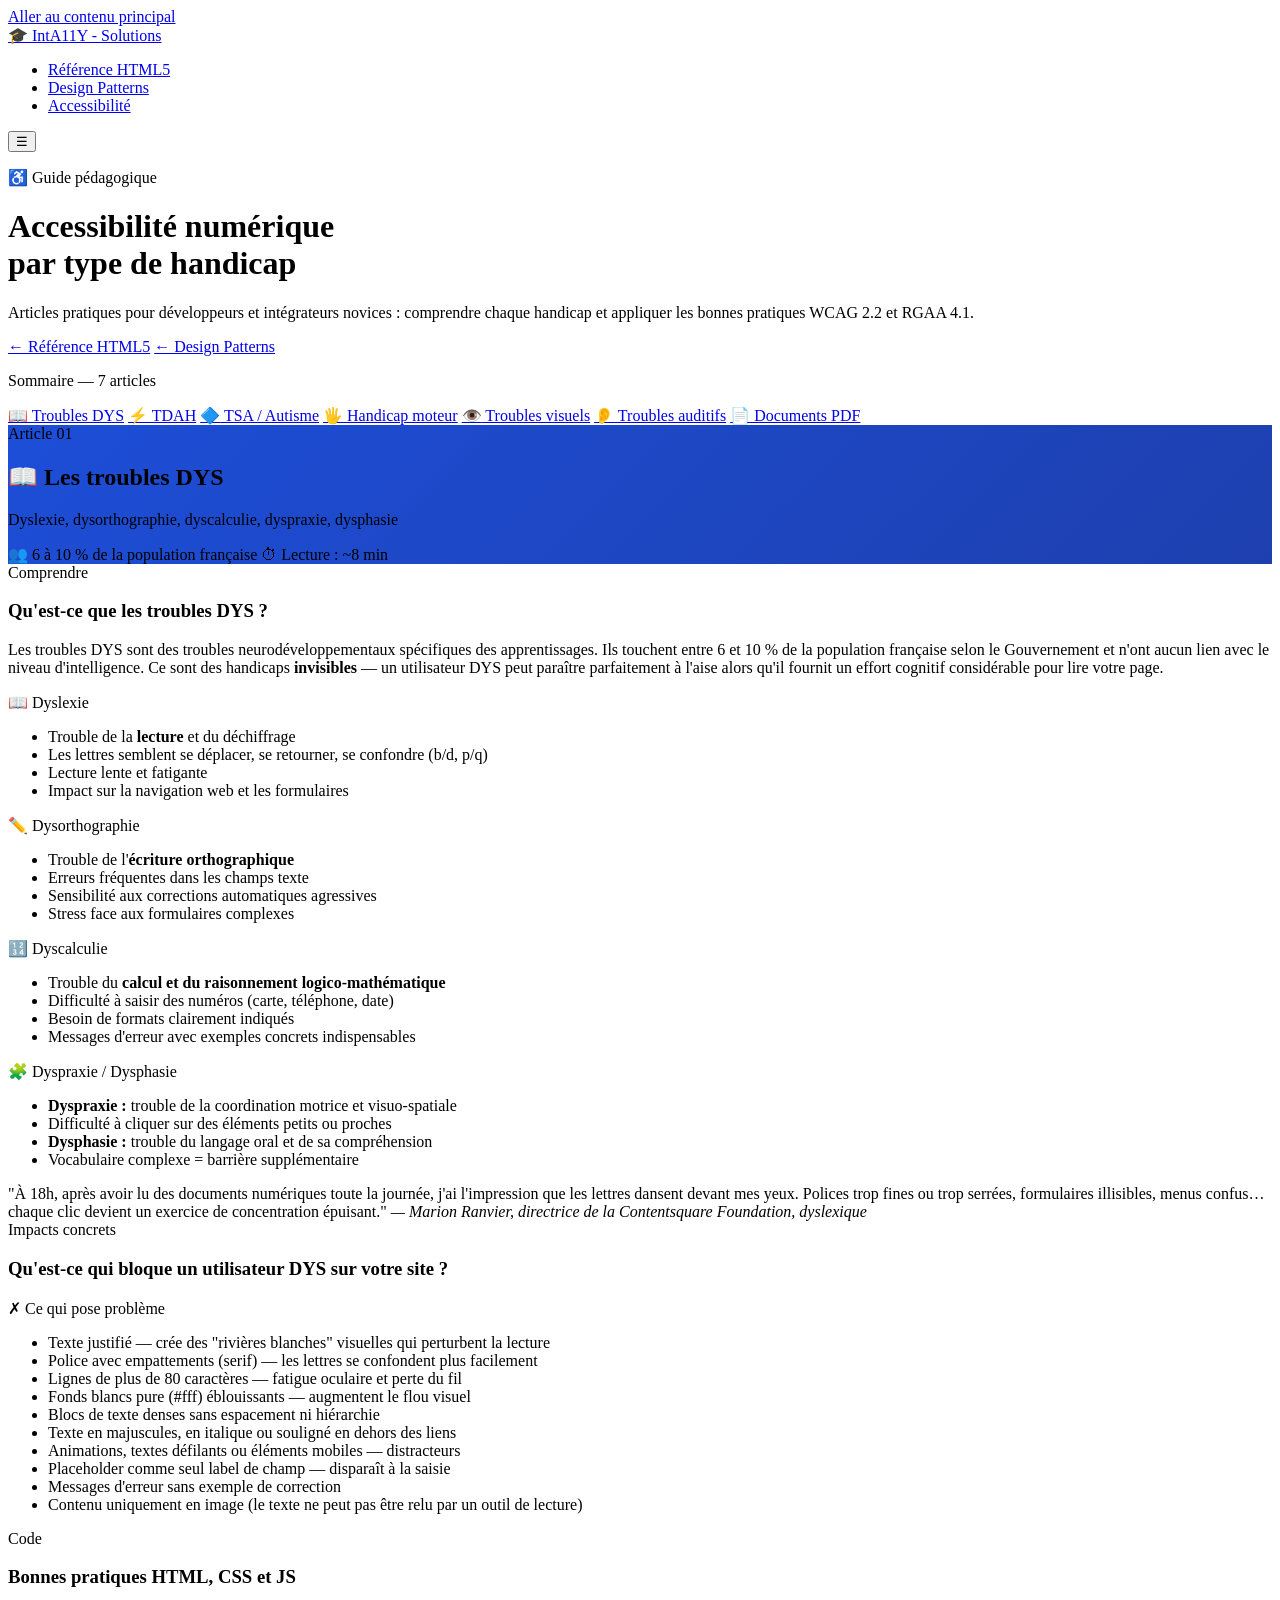
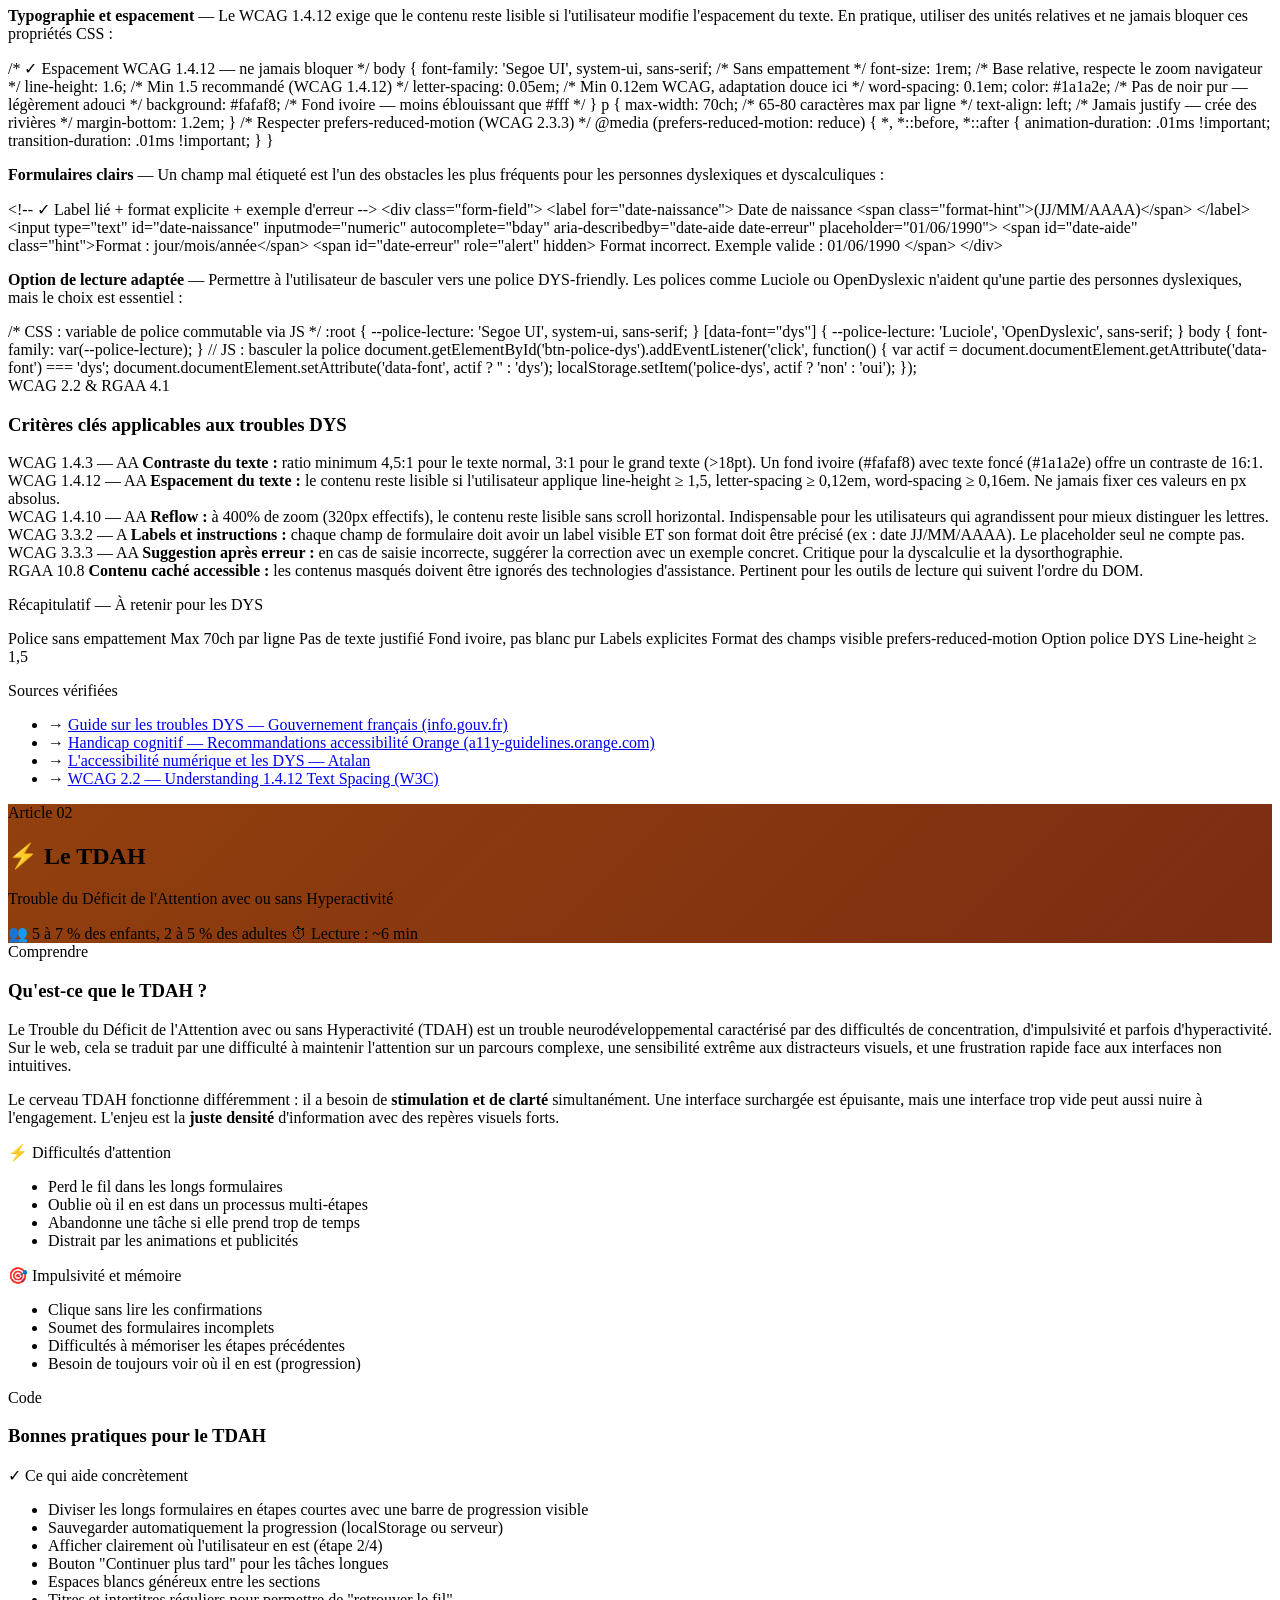
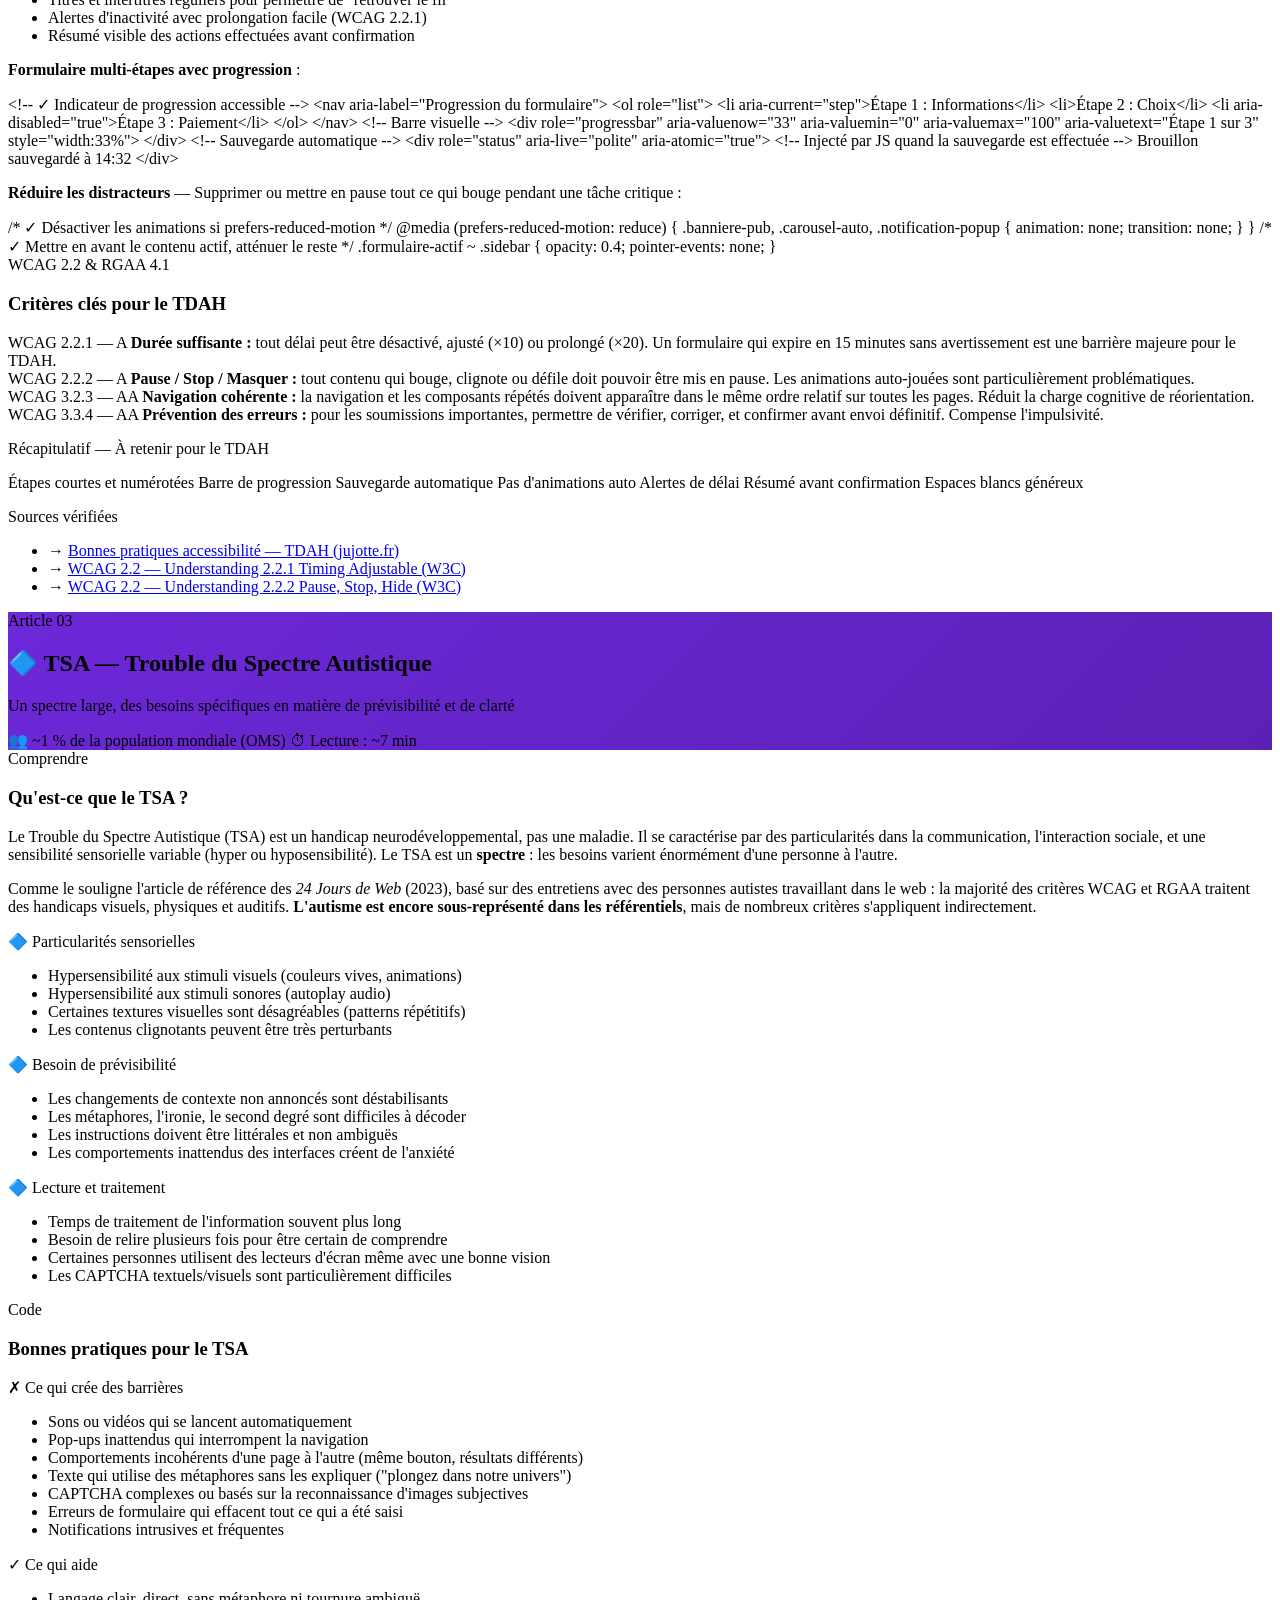
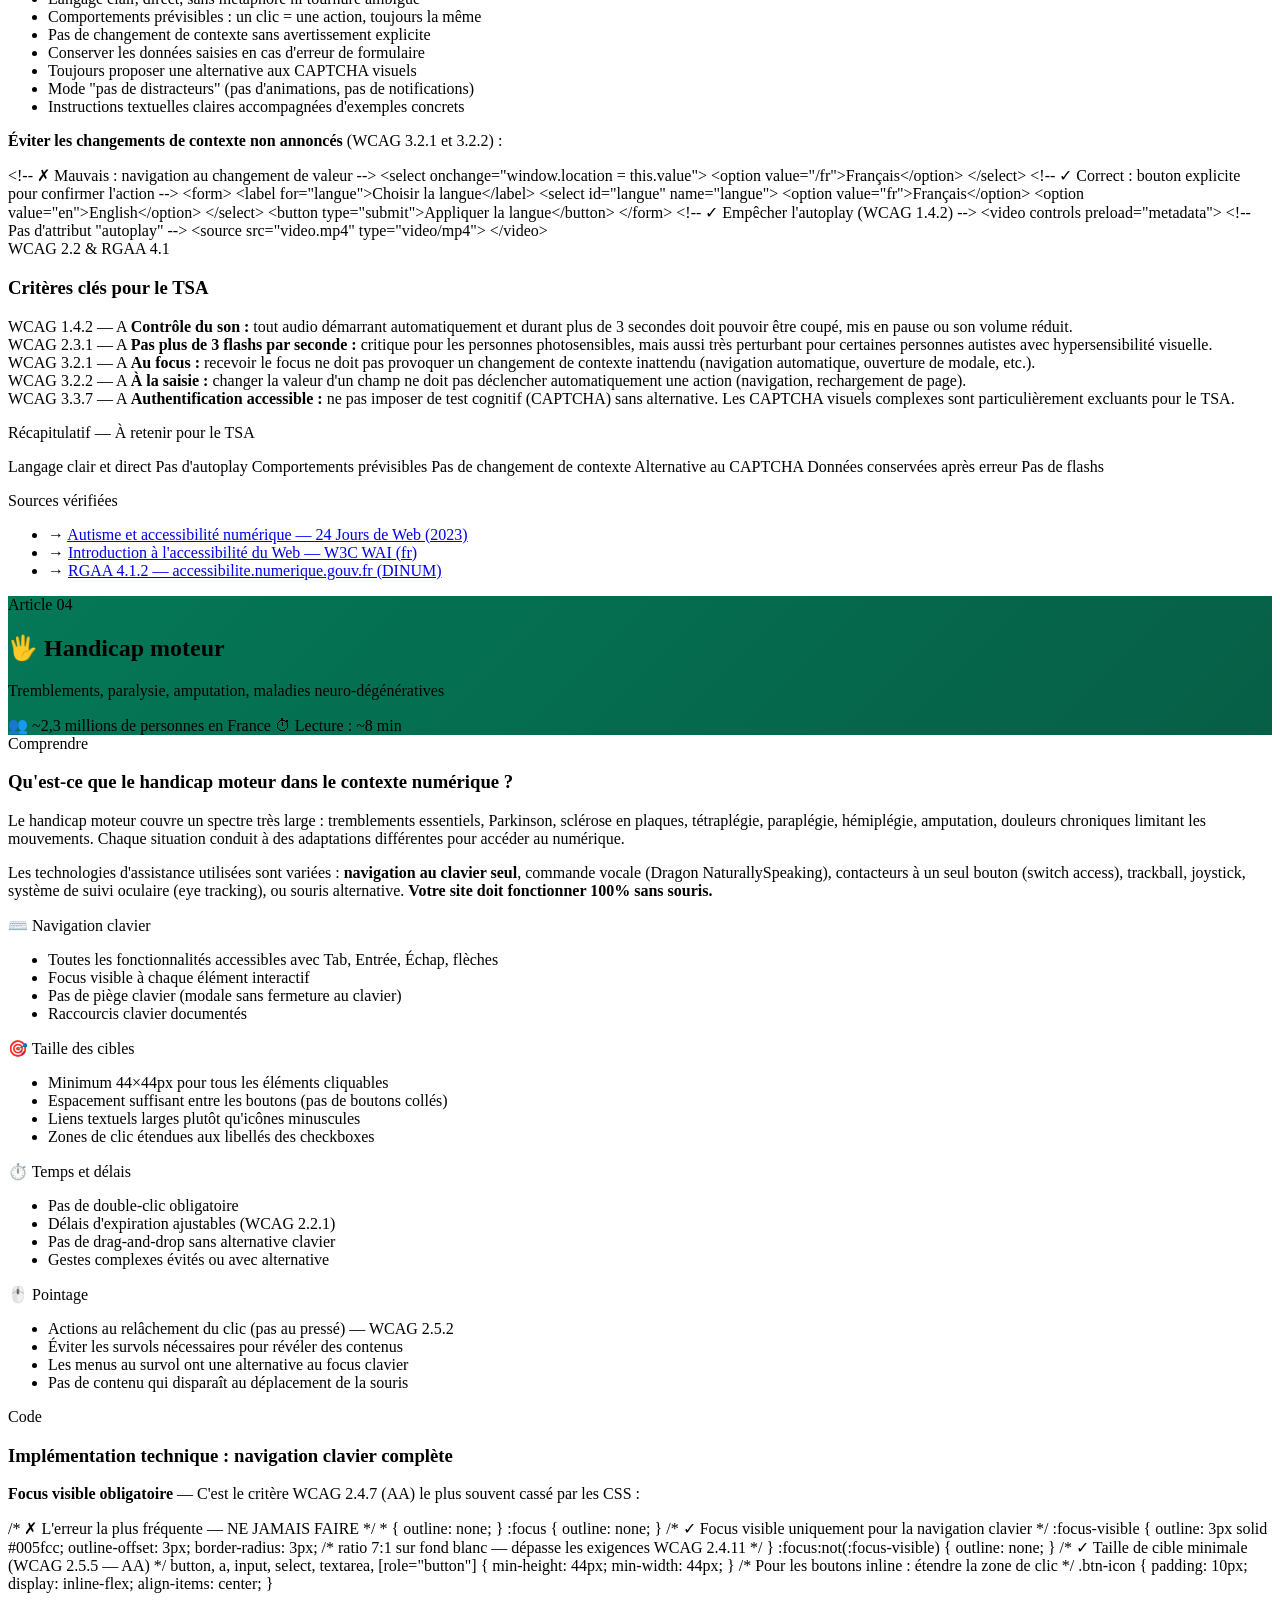
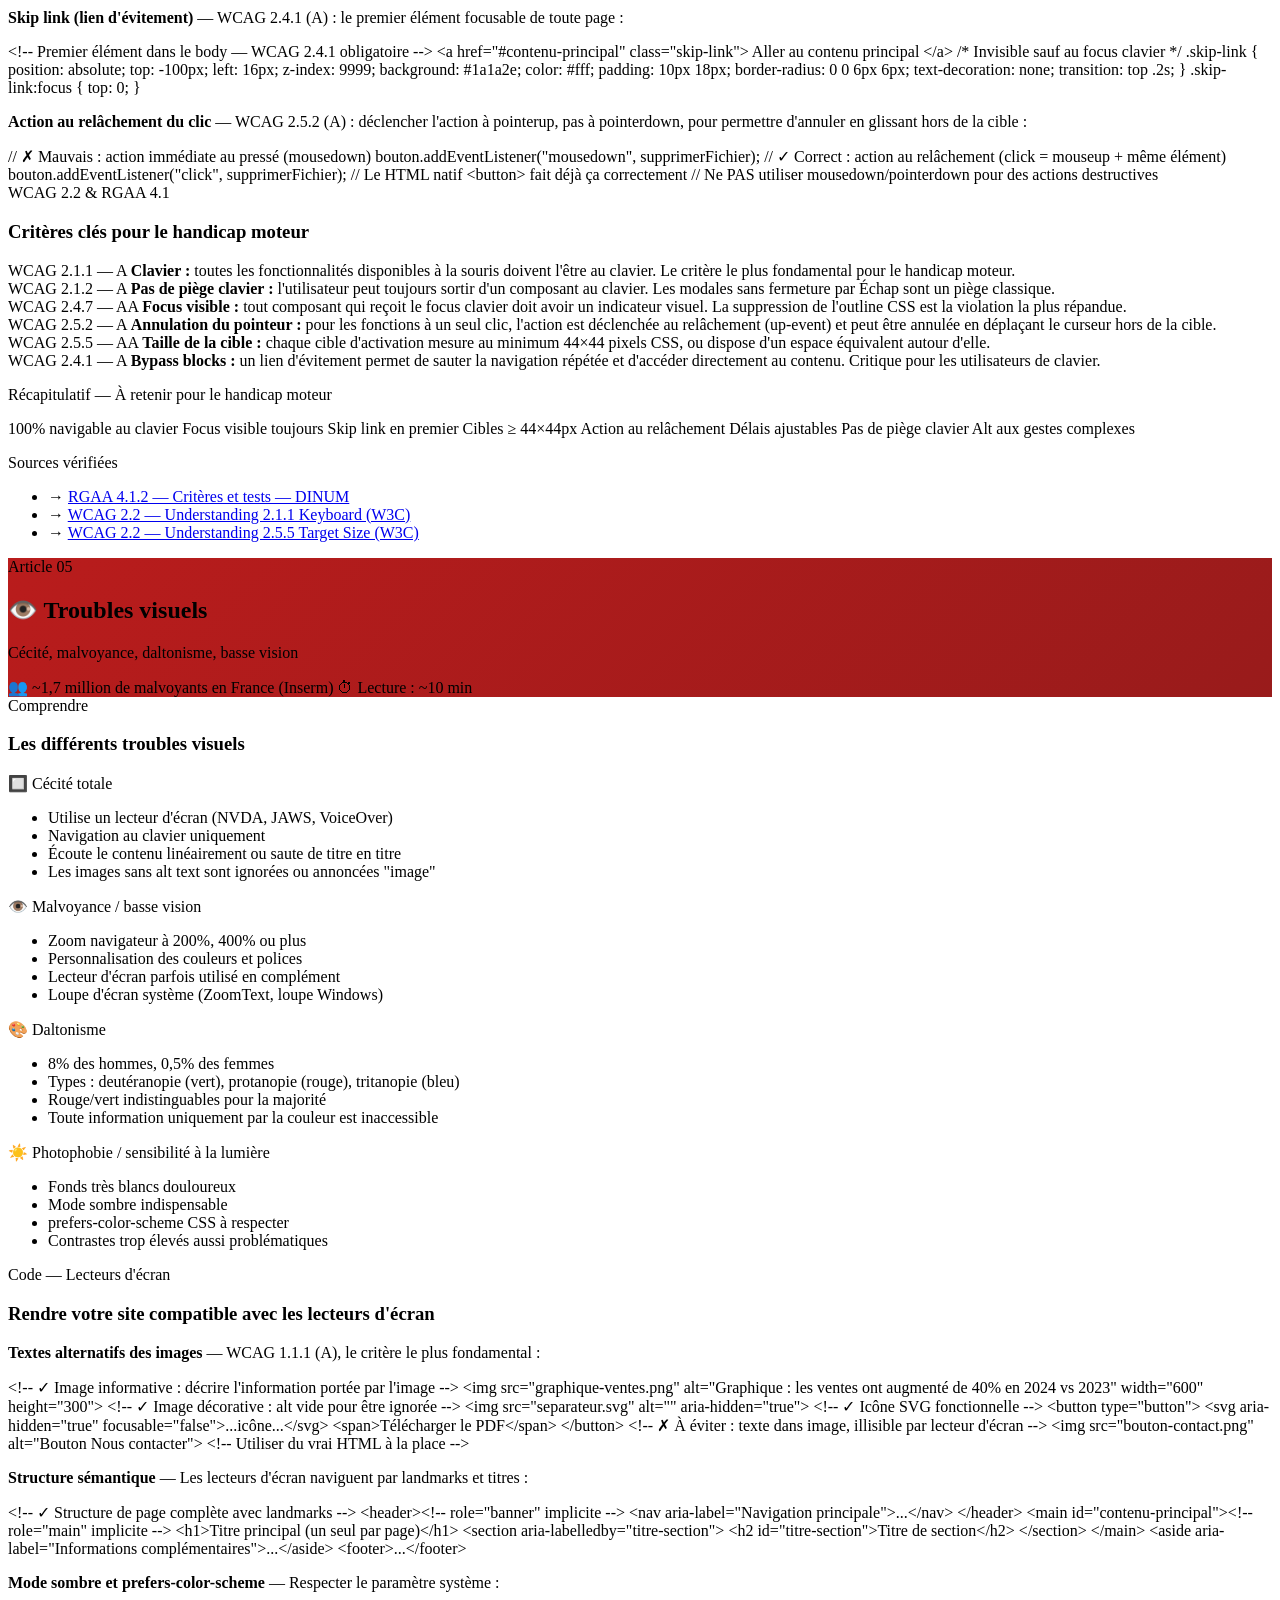
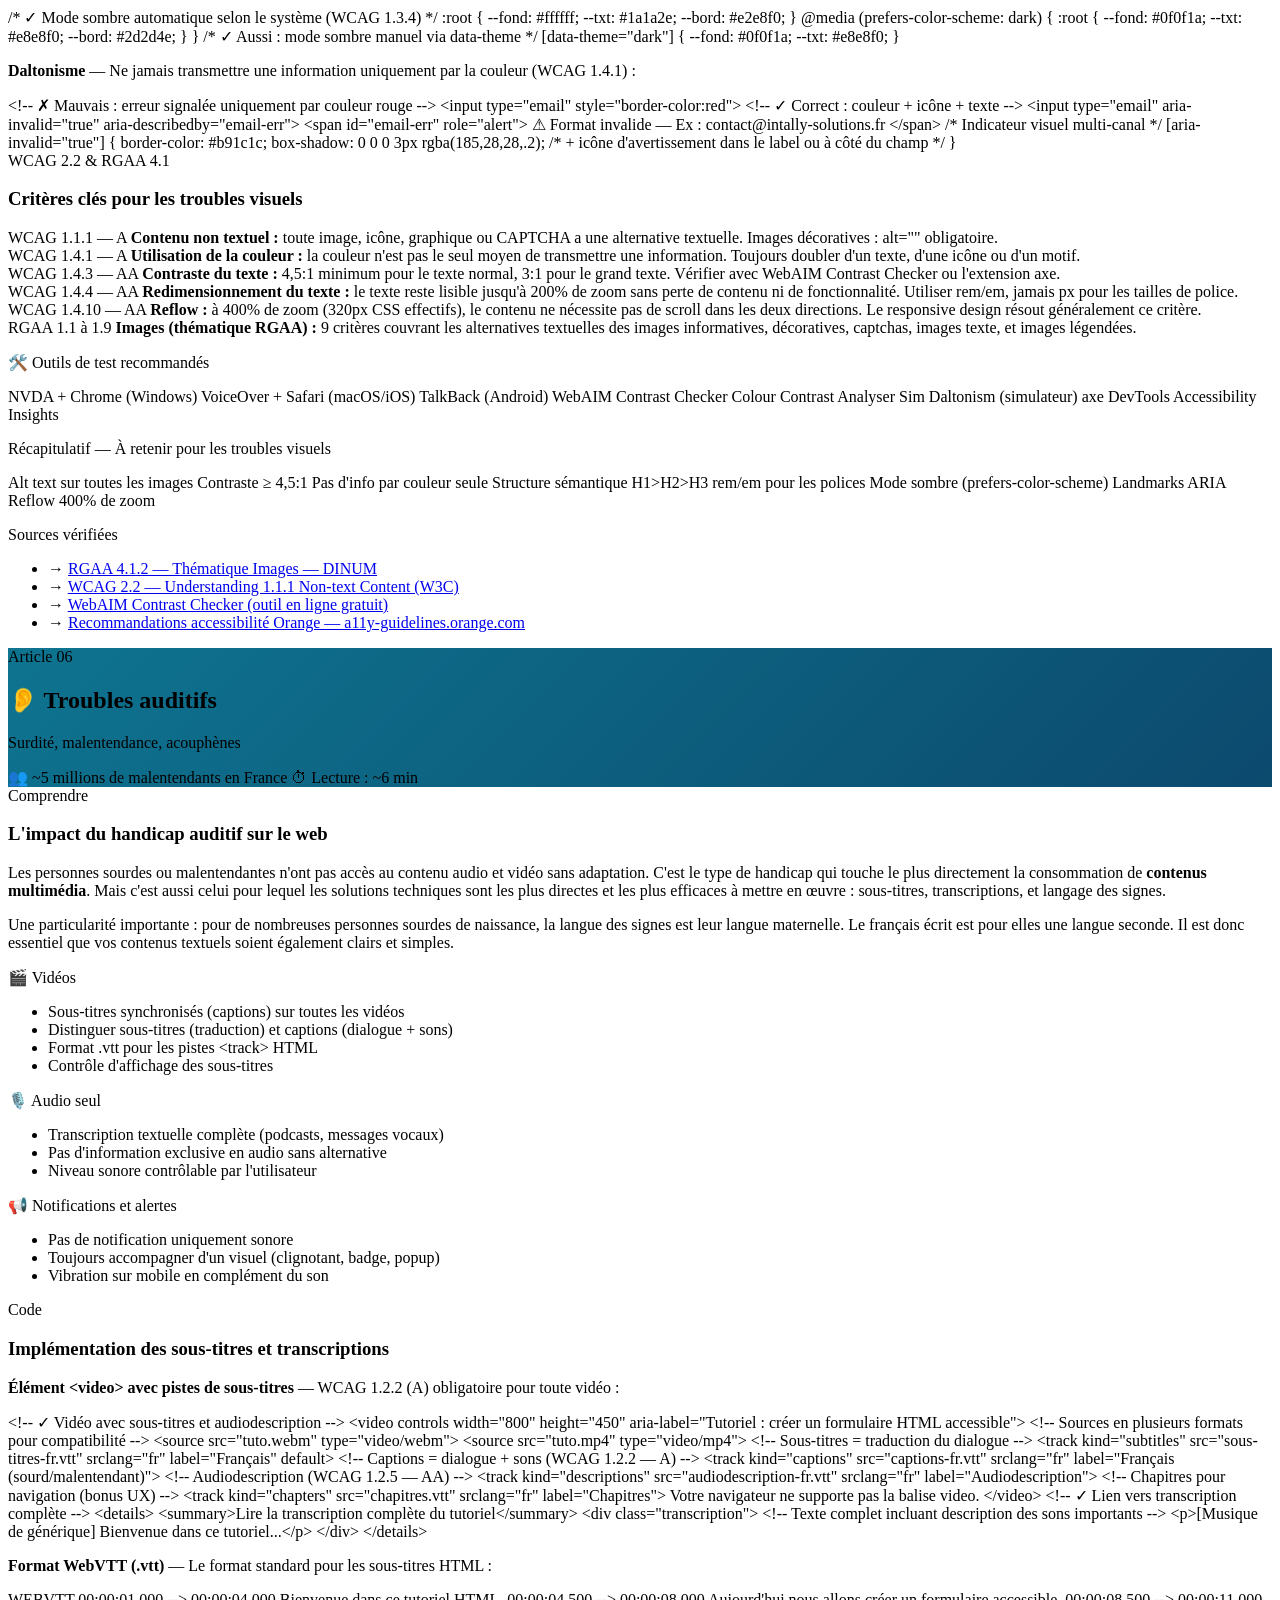
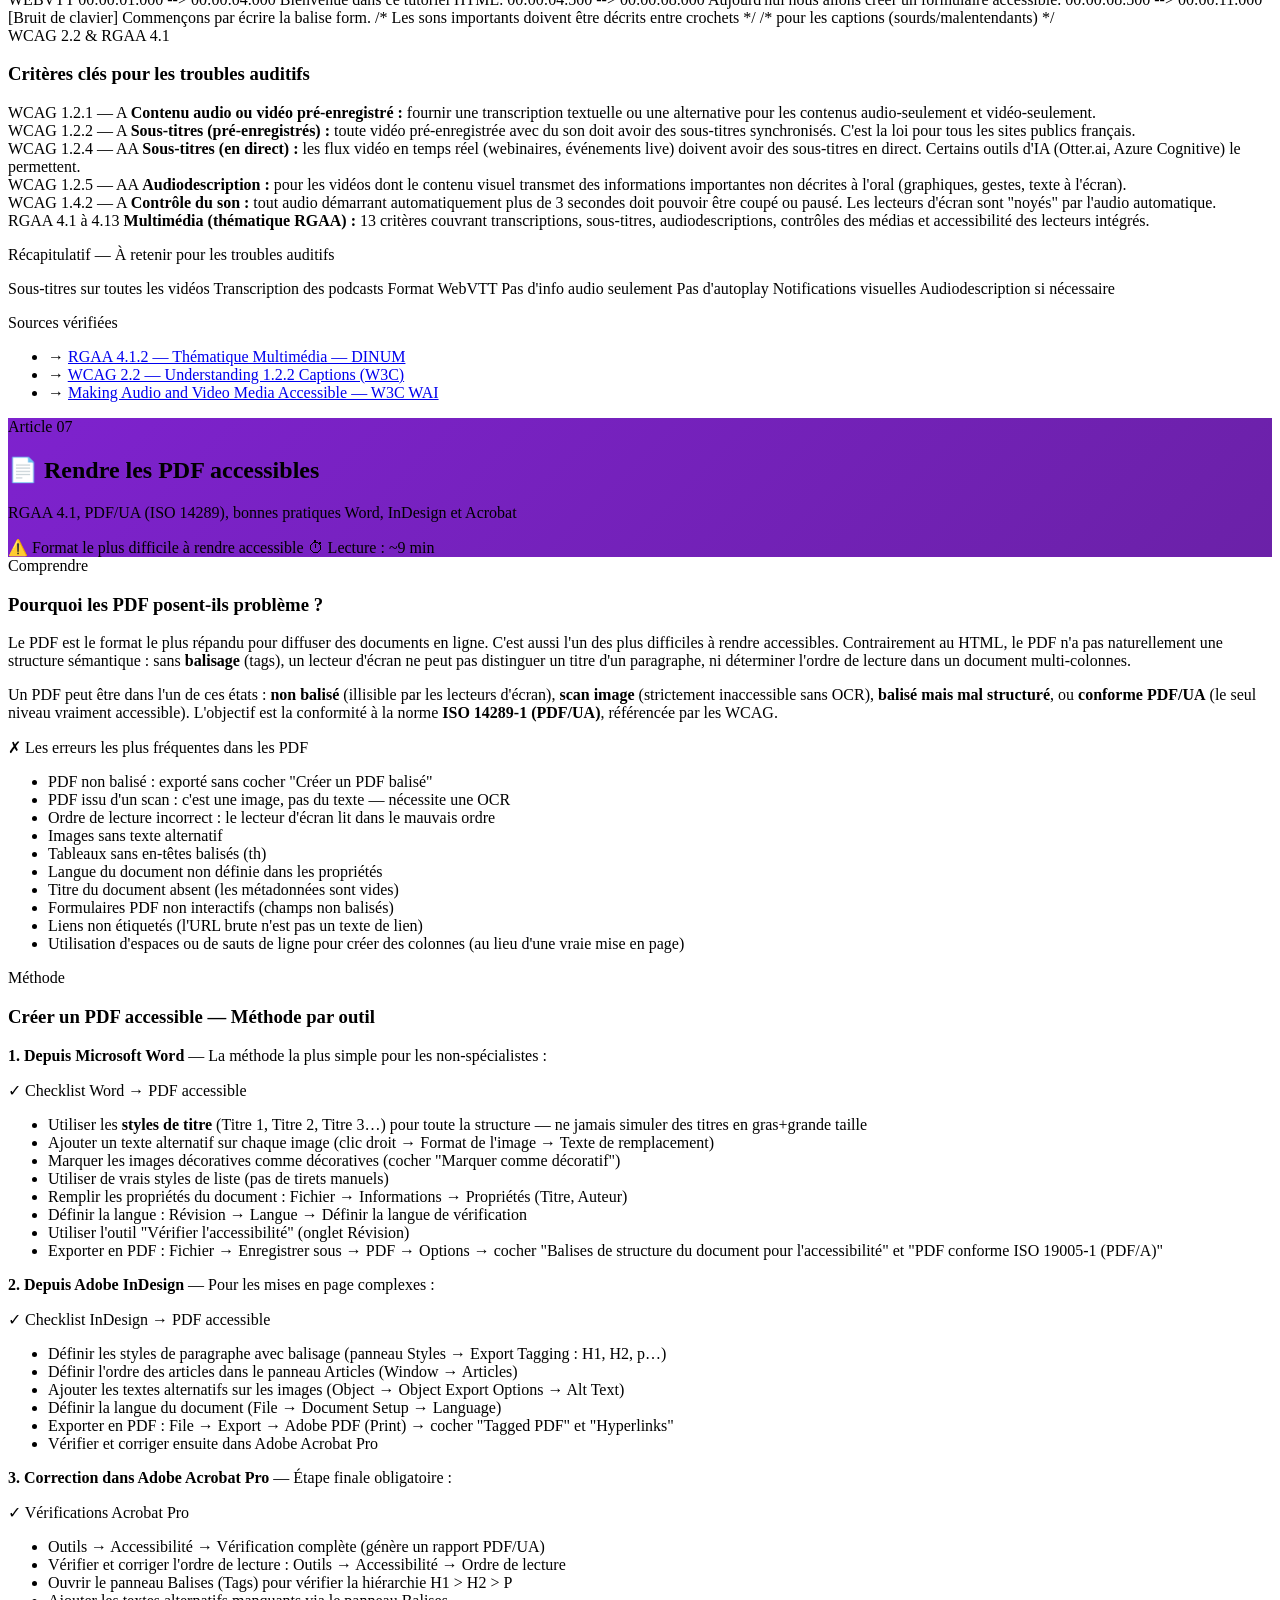
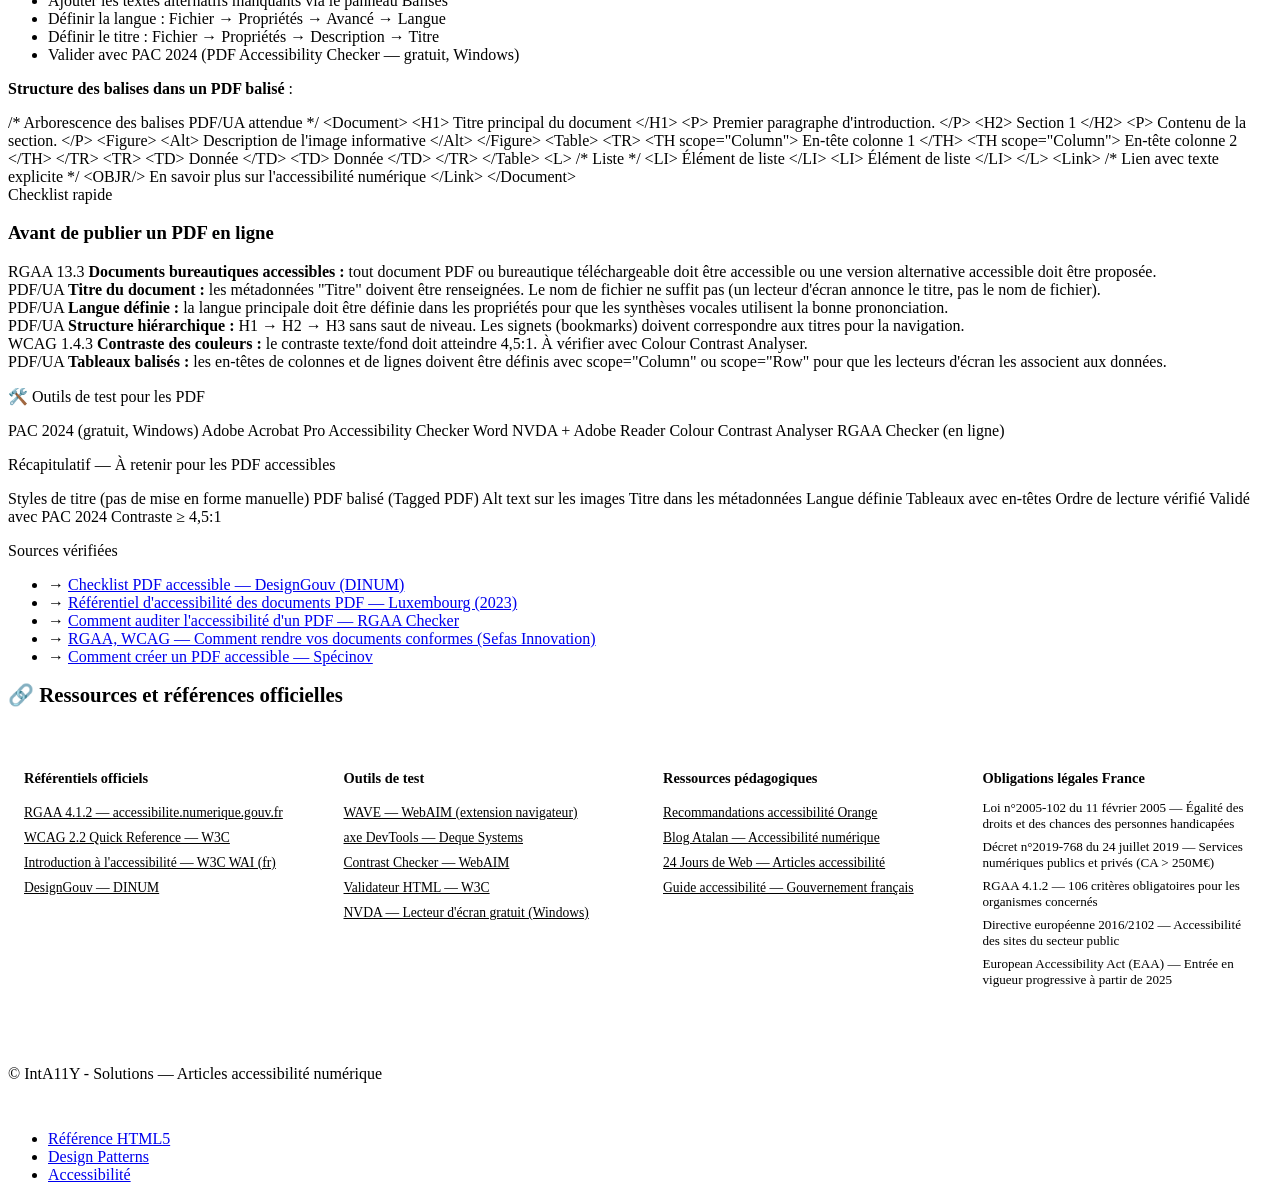
==== commit 03c2060e: "add access pages" ====
--- a/accessibilite-handicaps.html
+++ b/accessibilite-handicaps.html
@@ -3,401 +3,10 @@
 <head>
   <meta charset="UTF-8">
   <meta name="viewport" content="width=device-width, initial-scale=1.0">
-  <title>Accessibilité numérique par type de handicap — École du Web</title>
+  <title>Accessibilité numérique par type de handicap — IntA11Y - Solutions</title>
   <meta name="description" content="Guides pratiques pour développeurs et intégrateurs : rendre sites, applications et PDF accessibles pour les troubles DYS, TDAH, TSA, handicap moteur, visuel et auditif. WCAG 2.2 et RGAA 4.1.">
   <meta name="theme-color" content="#1a1a2e">
-  <style>
-    /* ══════════════════════════════════════════
-       DESIGN SYSTEM — Identique à index.html
-    ══════════════════════════════════════════ */
-    :root {
-      --primaire: #1a1a2e;
-      --accent:   #22c55e;
-      --fond:     #f8f9fa;
-      --card:     #ffffff;
-      --txt:      #1a1a2e;
-      --txt2:     #4a5568;
-      --bord:     #e2e8f0;
-      --rouge:    #e53e3e;
-      --bleu:     #3182ce;
-      --ambre:    #d69e2e;
-      --violet:   #805ad5;
-      --r:        6px;
-      --r-lg:     12px;
-      --shadow:   0 1px 3px rgba(0,0,0,.08), 0 4px 16px rgba(0,0,0,.07);
-
-      /* Couleurs thématiques par handicap */
-      --col-dys:    #2563eb;
-      --col-tdah:   #d97706;
-      --col-tsa:    #7c3aed;
-      --col-moteur: #059669;
-      --col-visuel: #dc2626;
-      --col-auditif:#0891b2;
-      --col-pdf:    #9333ea;
-    }
-
-    *, *::before, *::after { margin:0; padding:0; box-sizing:border-box; }
-    html { scroll-behavior: smooth; }
-    body {
-      font-family: 'Segoe UI', system-ui, sans-serif;
-      background: var(--fond);
-      color: var(--txt);
-      line-height: 1.75;
-      font-size: 1rem;
-    }
-
-    :focus-visible {
-      outline: 3px solid var(--accent);
-      outline-offset: 3px;
-      border-radius: 3px;
-    }
-    :focus:not(:focus-visible) { outline: none; }
-
-    .skip {
-      position: absolute; top: -100px; left: 16px; z-index: 9999;
-      background: var(--primaire); color: #fff;
-      padding: 10px 18px; border-radius: 0 0 6px 6px;
-      text-decoration: none; font-weight: 700; transition: top .2s;
-    }
-    .skip:focus { top: 0; }
-
-    .visually-hidden {
-      position: absolute; width:1px; height:1px;
-      overflow:hidden; clip:rect(0,0,0,0); white-space:nowrap;
-    }
-
-    /* ── HEADER ── */
-    .site-header {
-      background: var(--primaire); color: #fff;
-      padding: 0 28px; height: 64px;
-      display: flex; align-items: center; justify-content: space-between;
-      position: sticky; top: 0; z-index: 100;
-      box-shadow: 0 2px 8px rgba(0,0,0,.3);
-    }
-    .site-header .logo { font-size: 1.1rem; font-weight: 700; color: #fff; text-decoration: none; }
-    .site-header nav ul { display: flex; gap: 4px; list-style: none; }
-    .site-header nav a {
-      color: rgba(255,255,255,.85); text-decoration: none;
-      padding: 6px 12px; border-radius: var(--r); font-size: .85rem;
-      transition: background .18s; white-space: nowrap;
-    }
-    .site-header nav a:hover { background: rgba(255,255,255,.12); }
-    .site-header nav a.active { background: rgba(34,197,94,.25); color: #fff; font-weight: 600; }
-
-    /* ── HERO ── */
-    .hero {
-      background: linear-gradient(135deg, var(--primaire) 0%, #16213e 100%);
-      color: #fff; padding: 64px 28px 56px; text-align: center;
-      position: relative; overflow: hidden;
-    }
-    .hero::before {
-      content: '';
-      position: absolute; inset: 0;
-      background: radial-gradient(ellipse at 70% 40%, rgba(34,197,94,.12), transparent 60%),
-                  radial-gradient(ellipse at 20% 70%, rgba(49,130,206,.1), transparent 50%);
-      pointer-events: none;
-    }
-    .hero-inner { position: relative; z-index: 1; }
-    .hero-badge {
-      display: inline-flex; align-items: center; gap: 7px;
-      background: rgba(34,197,94,.18); border: 1px solid rgba(34,197,94,.35);
-      color: var(--accent); padding: 5px 14px; border-radius: 20px;
-      font-size: .78rem; font-weight: 700; text-transform: uppercase;
-      letter-spacing: .06em; margin-bottom: 18px;
-    }
-    .hero h1 { font-size: 2.3rem; font-weight: 800; margin-bottom: 14px; line-height: 1.15; }
-    .hero p  { font-size: 1.05rem; color: rgba(255,255,255,.75); max-width: 600px; margin: 0 auto 24px; }
-    .hero-links { display: flex; gap: 10px; justify-content: center; flex-wrap: wrap; }
-    .hero-link {
-      display: inline-flex; align-items: center; gap: 7px;
-      background: rgba(255,255,255,.1); color: rgba(255,255,255,.9);
-      text-decoration: none; padding: 8px 18px; border-radius: var(--r);
-      font-size: .88rem; border: 1px solid rgba(255,255,255,.2);
-      transition: background .18s;
-    }
-    .hero-link:hover { background: rgba(255,255,255,.18); }
-
-    /* ── LAYOUT ── */
-    .page-wrapper { max-width: 1140px; margin: 0 auto; padding: 0 24px; }
-
-    /* ── SOMMAIRE ── */
-    .sommaire {
-      background: var(--card); border: 1px solid var(--bord);
-      border-radius: var(--r-lg); padding: 28px; margin: 40px 0;
-      box-shadow: var(--shadow);
-    }
-    .sommaire-title {
-      font-size: .72rem; font-weight: 800; text-transform: uppercase;
-      letter-spacing: .08em; color: var(--txt2); margin-bottom: 16px;
-    }
-    .sommaire-grid {
-      display: grid;
-      grid-template-columns: repeat(auto-fill, minmax(220px, 1fr));
-      gap: 10px;
-    }
-    .sommaire-item {
-      display: flex; align-items: center; gap: 10px;
-      padding: 10px 14px; border-radius: var(--r);
-      text-decoration: none; color: var(--txt);
-      border: 1.5px solid var(--bord);
-      transition: border-color .18s, background .18s, transform .18s;
-      font-size: .88rem; font-weight: 600;
-    }
-    .sommaire-item:hover {
-      border-color: var(--accent);
-      background: rgba(34,197,94,.04);
-      transform: translateY(-1px);
-    }
-    .sommaire-emoji { font-size: 1.2rem; flex-shrink: 0; }
-
-    /* ── ARTICLES ── */
-    .article-section {
-      margin-bottom: 56px;
-      scroll-margin-top: 80px;
-    }
-
-    /* En-tête d'article */
-    .article-header {
-      border-radius: var(--r-lg) var(--r-lg) 0 0;
-      padding: 32px 36px 28px;
-      color: #fff;
-      position: relative;
-      overflow: hidden;
-    }
-    .article-header::after {
-      content: '';
-      position: absolute; inset: 0;
-      background: rgba(0,0,0,.18);
-      pointer-events: none;
-    }
-    .article-header > * { position: relative; z-index: 1; }
-
-    .article-num {
-      display: inline-block;
-      font-size: .72rem; font-weight: 800; text-transform: uppercase;
-      letter-spacing: .1em; background: rgba(255,255,255,.2);
-      padding: 3px 10px; border-radius: 20px; margin-bottom: 10px;
-    }
-    .article-title {
-      font-size: 1.65rem; font-weight: 800; line-height: 1.2;
-      margin-bottom: 8px;
-    }
-    .article-subtitle {
-      font-size: .95rem; color: rgba(255,255,255,.8);
-    }
-    .article-stats {
-      display: flex; gap: 20px; margin-top: 16px; flex-wrap: wrap;
-    }
-    .article-stat {
-      font-size: .78rem; color: rgba(255,255,255,.75);
-      display: flex; align-items: center; gap: 5px;
-    }
-
-    /* Corps d'article */
-    .article-body {
-      background: var(--card); border: 1px solid var(--bord);
-      border-top: none; border-radius: 0 0 var(--r-lg) var(--r-lg);
-      padding: 0 36px 36px;
-      box-shadow: var(--shadow);
-    }
-
-    /* Sections internes */
-    .section-block {
-      padding-top: 32px;
-    }
-    .section-block + .section-block {
-      border-top: 1px solid var(--bord);
-      margin-top: 28px;
-    }
-    .section-label {
-      display: inline-flex; align-items: center; gap: 6px;
-      font-size: .7rem; font-weight: 800; text-transform: uppercase;
-      letter-spacing: .08em; color: var(--txt2);
-      background: #f0f4f8; padding: 3px 10px; border-radius: 20px;
-      margin-bottom: 10px;
-    }
-    .section-h {
-      font-size: 1.15rem; font-weight: 700;
-      margin-bottom: 12px; color: var(--txt);
-    }
-    .section-text {
-      font-size: .93rem; color: var(--txt2); line-height: 1.8;
-      margin-bottom: 14px;
-    }
-    .section-text:last-child { margin-bottom: 0; }
-    .section-text strong { color: var(--txt); }
-
-    /* Encart d'impact / témoignage */
-    .impact-box {
-      background: #f7fafc; border-left: 4px solid var(--bord);
-      border-radius: 0 var(--r) var(--r) 0;
-      padding: 16px 20px; margin: 18px 0;
-      font-size: .9rem; font-style: italic; color: var(--txt2);
-      line-height: 1.75;
-    }
-    .impact-box cite {
-      display: block; font-size: .78rem; font-style: normal;
-      font-weight: 700; color: var(--txt); margin-top: 8px;
-    }
-
-    /* Listes de bonnes pratiques */
-    .practices-grid {
-      display: grid;
-      grid-template-columns: repeat(auto-fill, minmax(280px, 1fr));
-      gap: 14px;
-      margin: 18px 0;
-    }
-    .practice-card {
-      background: #f7fafc; border: 1px solid var(--bord);
-      border-radius: var(--r); padding: 16px;
-    }
-    .practice-card-title {
-      font-size: .85rem; font-weight: 700; margin-bottom: 8px;
-      display: flex; align-items: center; gap: 7px;
-    }
-    .practice-card ul {
-      list-style: none; padding: 0;
-      display: flex; flex-direction: column; gap: 5px;
-    }
-    .practice-card ul li {
-      font-size: .82rem; color: var(--txt2);
-      display: flex; align-items: flex-start; gap: 7px; line-height: 1.5;
-    }
-    .practice-card ul li::before {
-      content: '✓';
-      color: var(--accent); font-weight: 700; flex-shrink: 0;
-      margin-top: 1px;
-    }
-
-    /* Blocs de code */
-    .code-block {
-      background: var(--primaire); color: #e8e8f0;
-      border-radius: var(--r); padding: 18px 20px;
-      font-family: 'Courier New', monospace; font-size: .82rem;
-      line-height: 1.7; overflow-x: auto;
-      margin: 16px 0;
-    }
-    .code-comment { color: #6b7a99; }
-    .code-tag     { color: #93c5fd; }
-    .code-attr    { color: #86efac; }
-    .code-val     { color: #fcd34d; }
-    .code-str     { color: #fca5a5; }
-
-    /* Critères WCAG/RGAA */
-    .criteria-list {
-      display: flex; flex-direction: column; gap: 8px; margin: 16px 0;
-    }
-    .criterion {
-      background: var(--card); border: 1px solid var(--bord);
-      border-radius: var(--r); padding: 12px 16px;
-      display: flex; align-items: flex-start; gap: 12px;
-      font-size: .85rem;
-    }
-    .criterion-badge {
-      font-family: monospace; font-size: .75rem; font-weight: 700;
-      padding: 3px 8px; border-radius: 4px; flex-shrink: 0;
-      margin-top: 1px;
-    }
-    .badge-a   { background: #f0fff4; color: #276749; border: 1px solid #9ae6b4; }
-    .badge-aa  { background: #fffbeb; color: #b7791f; border: 1px solid #f6e05e; }
-    .badge-aaa { background: #fff5f5; color: #c53030; border: 1px solid #fed7d7; }
-    .criterion-text { color: var(--txt2); line-height: 1.55; }
-    .criterion-text strong { color: var(--txt); }
-
-    /* Encart outils */
-    .tools-box {
-      background: #f0f4f8; border-radius: var(--r);
-      padding: 18px 20px; margin: 16px 0;
-    }
-    .tools-box-title {
-      font-size: .78rem; font-weight: 800; text-transform: uppercase;
-      letter-spacing: .06em; color: var(--txt2); margin-bottom: 12px;
-    }
-    .tools-list {
-      display: flex; flex-wrap: wrap; gap: 8px;
-    }
-    .tool-tag {
-      background: var(--card); border: 1px solid var(--bord);
-      border-radius: 20px; padding: 4px 12px;
-      font-size: .78rem; font-weight: 600; color: var(--txt);
-      text-decoration: none; transition: border-color .15s, color .15s;
-    }
-    .tool-tag:hover { border-color: var(--accent); color: var(--accent); }
-
-    /* Encart "À ne pas faire" */
-    .dont-box {
-      background: #fff5f5; border: 1px solid #fed7d7;
-      border-radius: var(--r); padding: 16px 20px; margin: 14px 0;
-    }
-    .dont-box-title {
-      font-size: .78rem; font-weight: 800; color: var(--rouge);
-      text-transform: uppercase; letter-spacing: .06em; margin-bottom: 8px;
-    }
-    .dont-box ul { list-style: none; padding: 0; display: flex; flex-direction: column; gap: 5px; }
-    .dont-box ul li { font-size: .85rem; color: #c53030; display: flex; gap: 7px; align-items: flex-start; line-height: 1.5; }
-    .dont-box ul li::before { content: '✗'; font-weight: 700; flex-shrink: 0; margin-top: 1px; }
-
-    /* Encart "À faire" */
-    .do-box {
-      background: #f0fff4; border: 1px solid #9ae6b4;
-      border-radius: var(--r); padding: 16px 20px; margin: 14px 0;
-    }
-    .do-box-title {
-      font-size: .78rem; font-weight: 800; color: #276749;
-      text-transform: uppercase; letter-spacing: .06em; margin-bottom: 8px;
-    }
-    .do-box ul { list-style: none; padding: 0; display: flex; flex-direction: column; gap: 5px; }
-    .do-box ul li { font-size: .85rem; color: #276749; display: flex; gap: 7px; align-items: flex-start; line-height: 1.5; }
-    .do-box ul li::before { content: '✓'; font-weight: 700; flex-shrink: 0; margin-top: 1px; }
-
-    /* Résumé en carte */
-    .summary-card {
-      background: var(--primaire); color: #fff;
-      border-radius: var(--r); padding: 20px 24px; margin: 20px 0;
-    }
-    .summary-card-title { font-size: .78rem; font-weight: 800; text-transform: uppercase;
-      letter-spacing: .06em; color: rgba(255,255,255,.6); margin-bottom: 12px; }
-    .summary-pills { display: flex; flex-wrap: wrap; gap: 8px; }
-    .summary-pill {
-      background: rgba(34,197,94,.2); border: 1px solid rgba(34,197,94,.4);
-      color: var(--accent); padding: 4px 12px; border-radius: 20px;
-      font-size: .78rem; font-weight: 700;
-    }
-
-    /* Sources */
-    .sources-box {
-      background: #f7fafc; border: 1px solid var(--bord);
-      border-radius: var(--r); padding: 16px 20px; margin-top: 24px;
-    }
-    .sources-title {
-      font-size: .72rem; font-weight: 800; text-transform: uppercase;
-      letter-spacing: .06em; color: var(--txt2); margin-bottom: 10px;
-    }
-    .sources-list { list-style: none; padding: 0; display: flex; flex-direction: column; gap: 5px; }
-    .sources-list li { font-size: .78rem; color: var(--txt2); display: flex; gap: 6px; }
-    .sources-list a { color: var(--bleu); word-break: break-all; }
-
-    /* ── FOOTER ── */
-    .site-footer {
-      background: var(--primaire); color: rgba(255,255,255,.7);
-      text-align: center; padding: 32px 20px; font-size: .85rem;
-      margin-top: 60px;
-    }
-    .site-footer a { color: rgba(255,255,255,.7); }
-    .site-footer ul { list-style: none; display: flex; justify-content: center; gap: 24px; flex-wrap: wrap; margin-top: 8px; }
-
-    /* ── RESPONSIVE ── */
-    @media (max-width: 768px) {
-      .site-header nav { display: none; }
-      .hero h1 { font-size: 1.6rem; }
-      .article-header { padding: 22px 20px 18px; }
-      .article-body   { padding: 0 20px 24px; }
-      .practices-grid { grid-template-columns: 1fr; }
-    }
-    @media (prefers-reduced-motion: reduce) {
-      *, *::before, *::after { transition-duration: .01ms !important; animation-duration: .01ms !important; }
-    }
-  </style>
+<link rel="stylesheet" href="./styles/access.css">
 </head>
 <body>
 
@@ -407,7 +16,7 @@
      HEADER
 ══════════════════════════════════ -->
 <header class="site-header">
-  <a href="./index.html" class="logo" aria-label="IntA11Y - Solutions— Accueil">🎓 École du Web</a>
+  <a href="./index.html" class="logo" aria-label="IntA11Y - Solutions — Accueil">🎓 IntA11Y - Solutions</a>
   <nav aria-label="Navigation principale">
     <ul>
       <li><a href="./index.html">Référence HTML5</a></li>
@@ -415,7 +24,25 @@
       <li><a href="./accessibilite-handicaps.html" aria-current="page" class="active">Accessibilité</a></li>
     </ul>
   </nav>
+  <button class="site-burger"
+          type="button"
+          id="site-burger"
+          aria-controls="site-mobile-panel"
+          aria-expanded="false"
+          aria-label="Ouvrir le menu de navigation">
+    <span aria-hidden="true" id="site-burger-ico">☰</span>
+  </button>
 </header>
+
+<div class="site-mobile-nav" id="site-mobile-panel" hidden>
+  <nav aria-label="Navigation mobile">
+    <ul>
+      <li><a href="./index.html">🏗️ Référence HTML5</a></li>
+      <li><a href="./patterns.html">🎨 Design Patterns</a></li>
+      <li><a href="./accessibilite-handicaps.html" class="mobile-cta">♿ Accessibilité</a></li>
+    </ul>
+  </nav>
+</div>
 
 <!-- ══════════════════════════════════
      HERO
@@ -676,7 +303,7 @@
        ARTICLE 2 — TDAH
   ════════════════════════════════ -->
   <article class="article-section" id="article-tdah" aria-labelledby="titre-tdah">
-    <header class="article-header" style="background: linear-gradient(135deg, #b45309, #92400e);">
+    <header class="article-header" style="background: linear-gradient(135deg, #92400e, #7c2d12);">
       <span class="article-num">Article 02</span>
       <h2 class="article-title" id="titre-tdah">⚡ Le TDAH</h2>
       <p class="article-subtitle">Trouble du Déficit de l'Attention avec ou sans Hyperactivité</p>
@@ -1305,7 +932,7 @@
        <span class="code-attr">aria-invalid</span>=<span class="code-val">"true"</span>
        <span class="code-attr">aria-describedby</span>=<span class="code-val">"email-err"</span><span class="code-tag">&gt;</span>
 <span class="code-tag">&lt;span</span> <span class="code-attr">id</span>=<span class="code-val">"email-err"</span> <span class="code-attr">role</span>=<span class="code-val">"alert"</span><span class="code-tag">&gt;</span>
-  ⚠ Format invalide — Ex : nom@domaine.com
+  ⚠ Format invalide — Ex : contact&#64;intally-solutions.fr
 <span class="code-tag">&lt;/span&gt;</span>
 
 <span class="code-comment">/* Indicateur visuel multi-canal */</span>
@@ -1827,7 +1454,7 @@
      FOOTER
 ══════════════════════════════════ -->
 <footer class="site-footer">
-  <p>© IntA11Y - Solutions<span id="yr-a"></span> — Articles accessibilité numérique</p>
+  <p>© IntA11Y - Solutions <span id="yr-a"></span> — Articles accessibilité numérique</p>
   <p style="font-size:.78rem;margin-top:6px;color:rgba(255,255,255,.5);">
     Sources vérifiées : DINUM (accessibilite.numerique.gouv.fr), W3C WAI, Orange a11y-guidelines, 24 Jours de Web, DesignGouv — Dernière mise à jour mars 2026
   </p>
@@ -1840,12 +1467,6 @@
   </nav>
 </footer>
 
-<script>
-(function () {
-  // Année footer
-  var yr = document.getElementById("yr-a");
-  if (yr) yr.textContent = new Date().getFullYear();
-}());
-</script>
+<script src="./scripts/access.js"></script>
 </body>
 </html>
